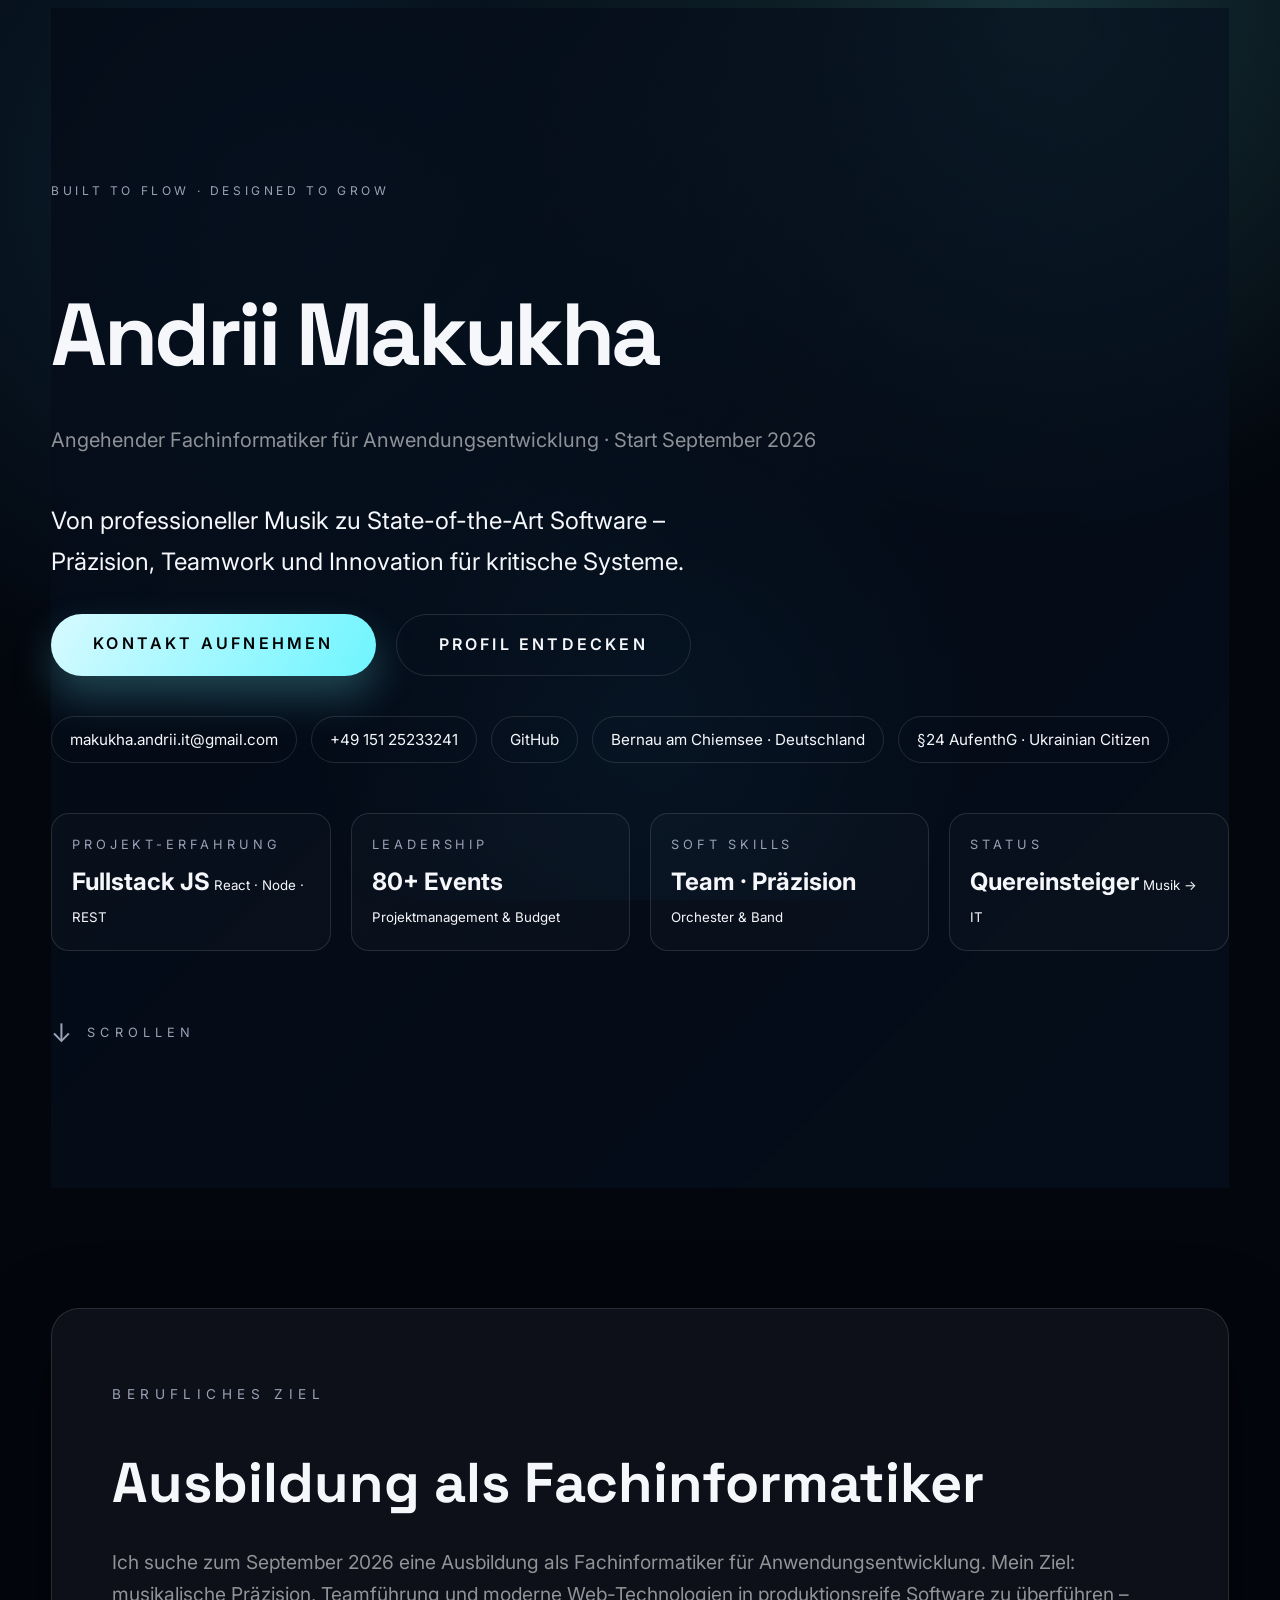
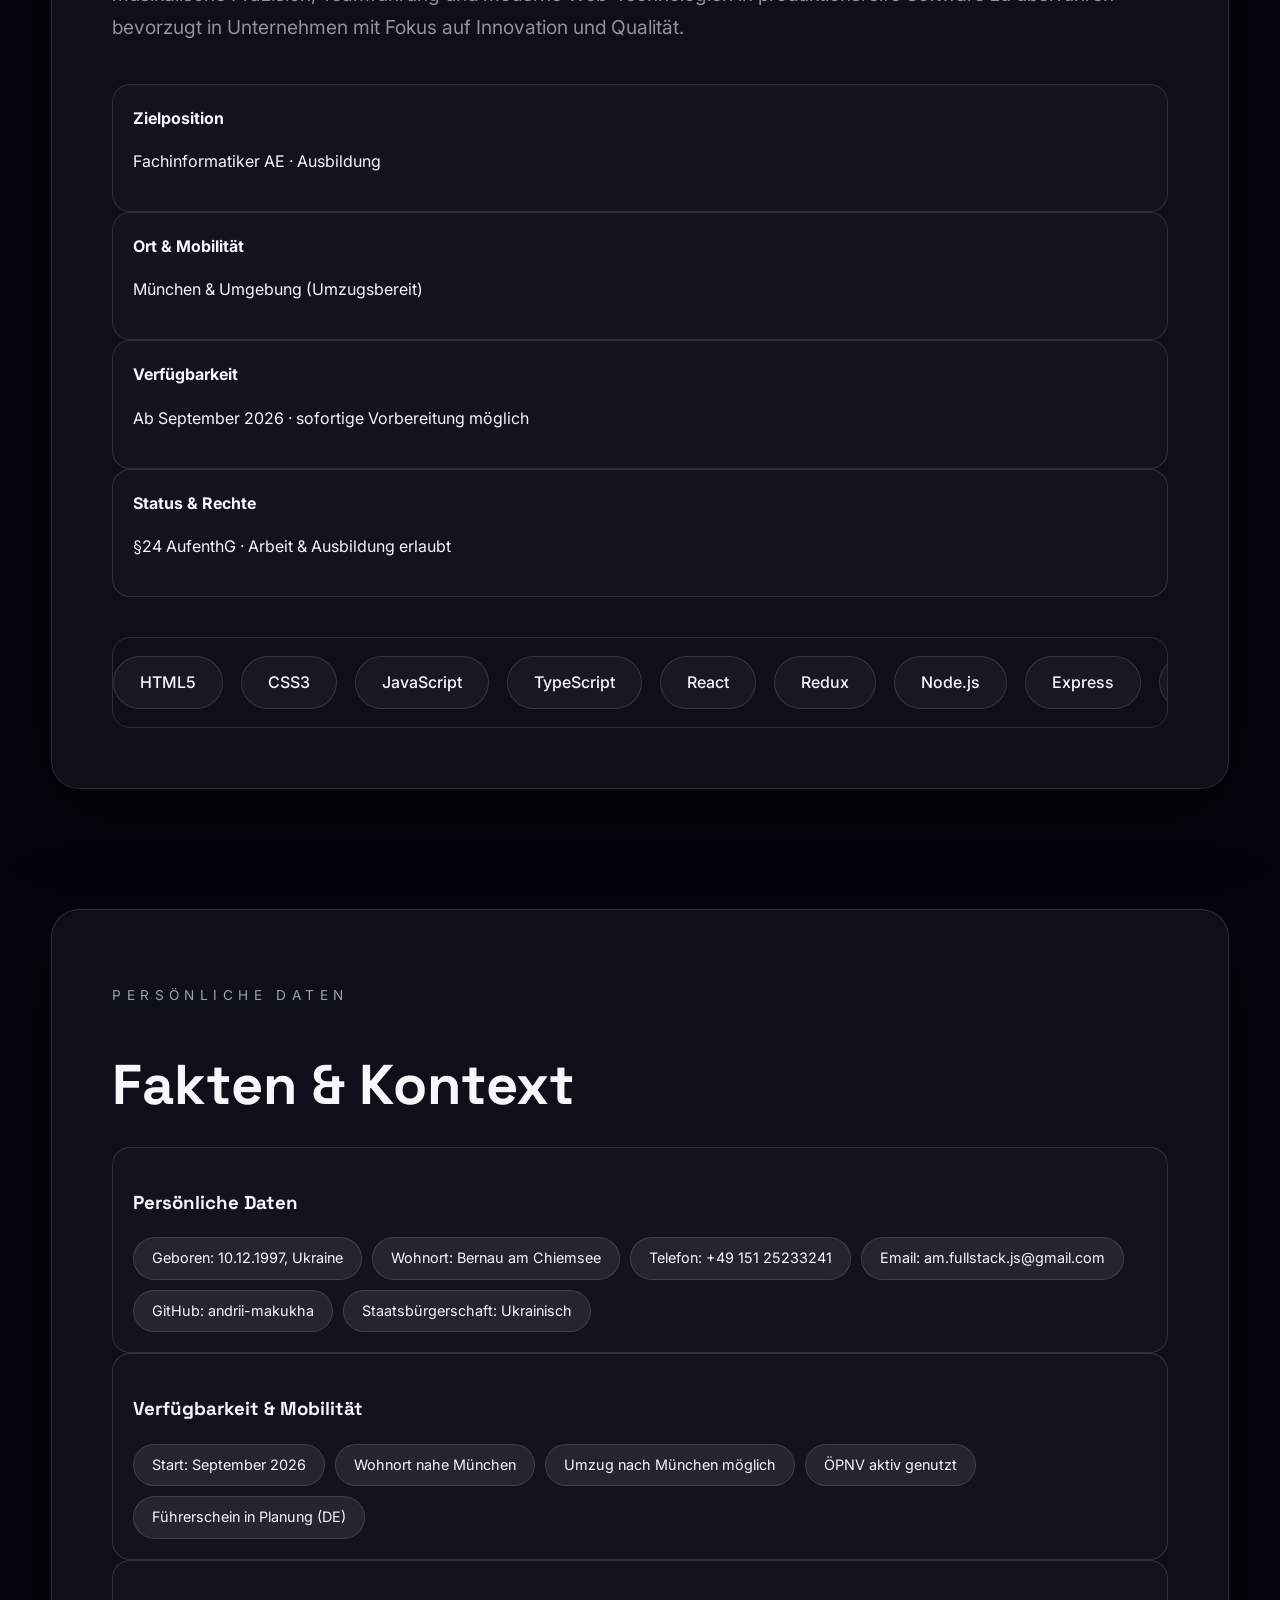
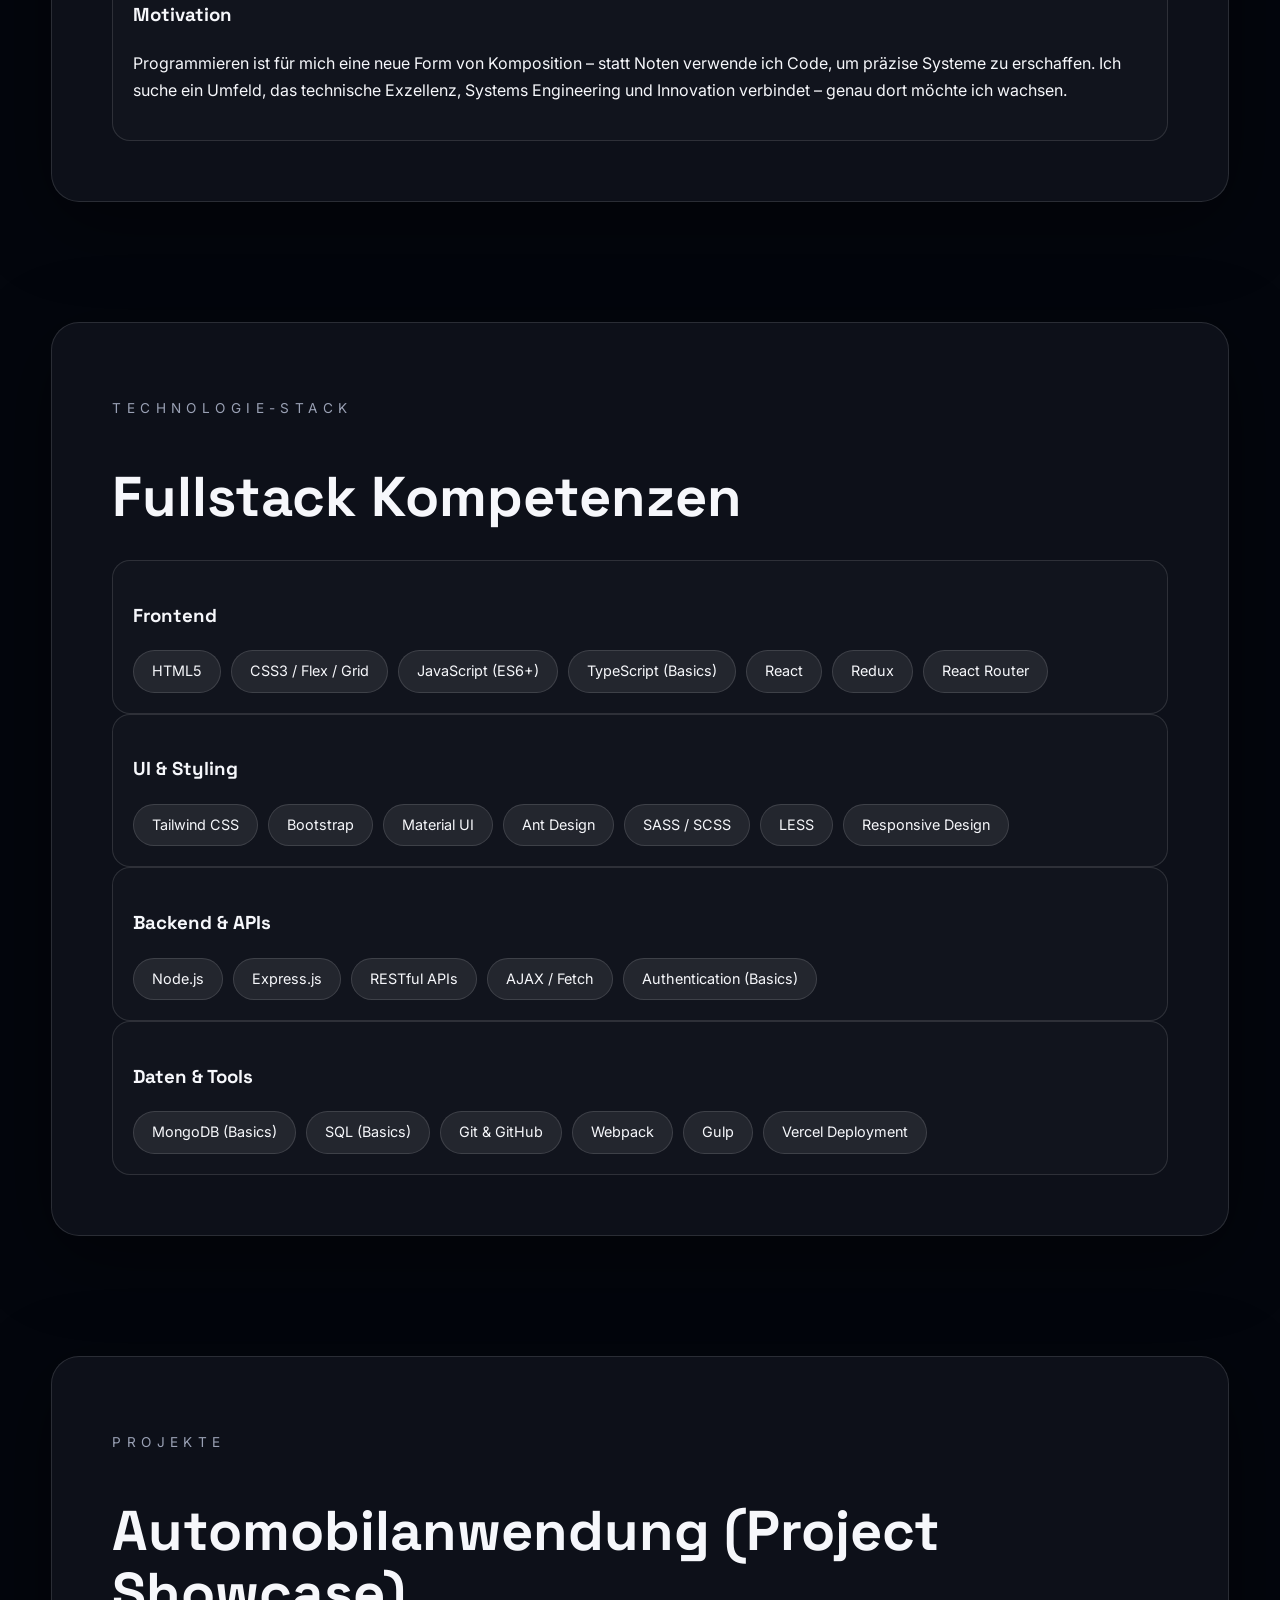
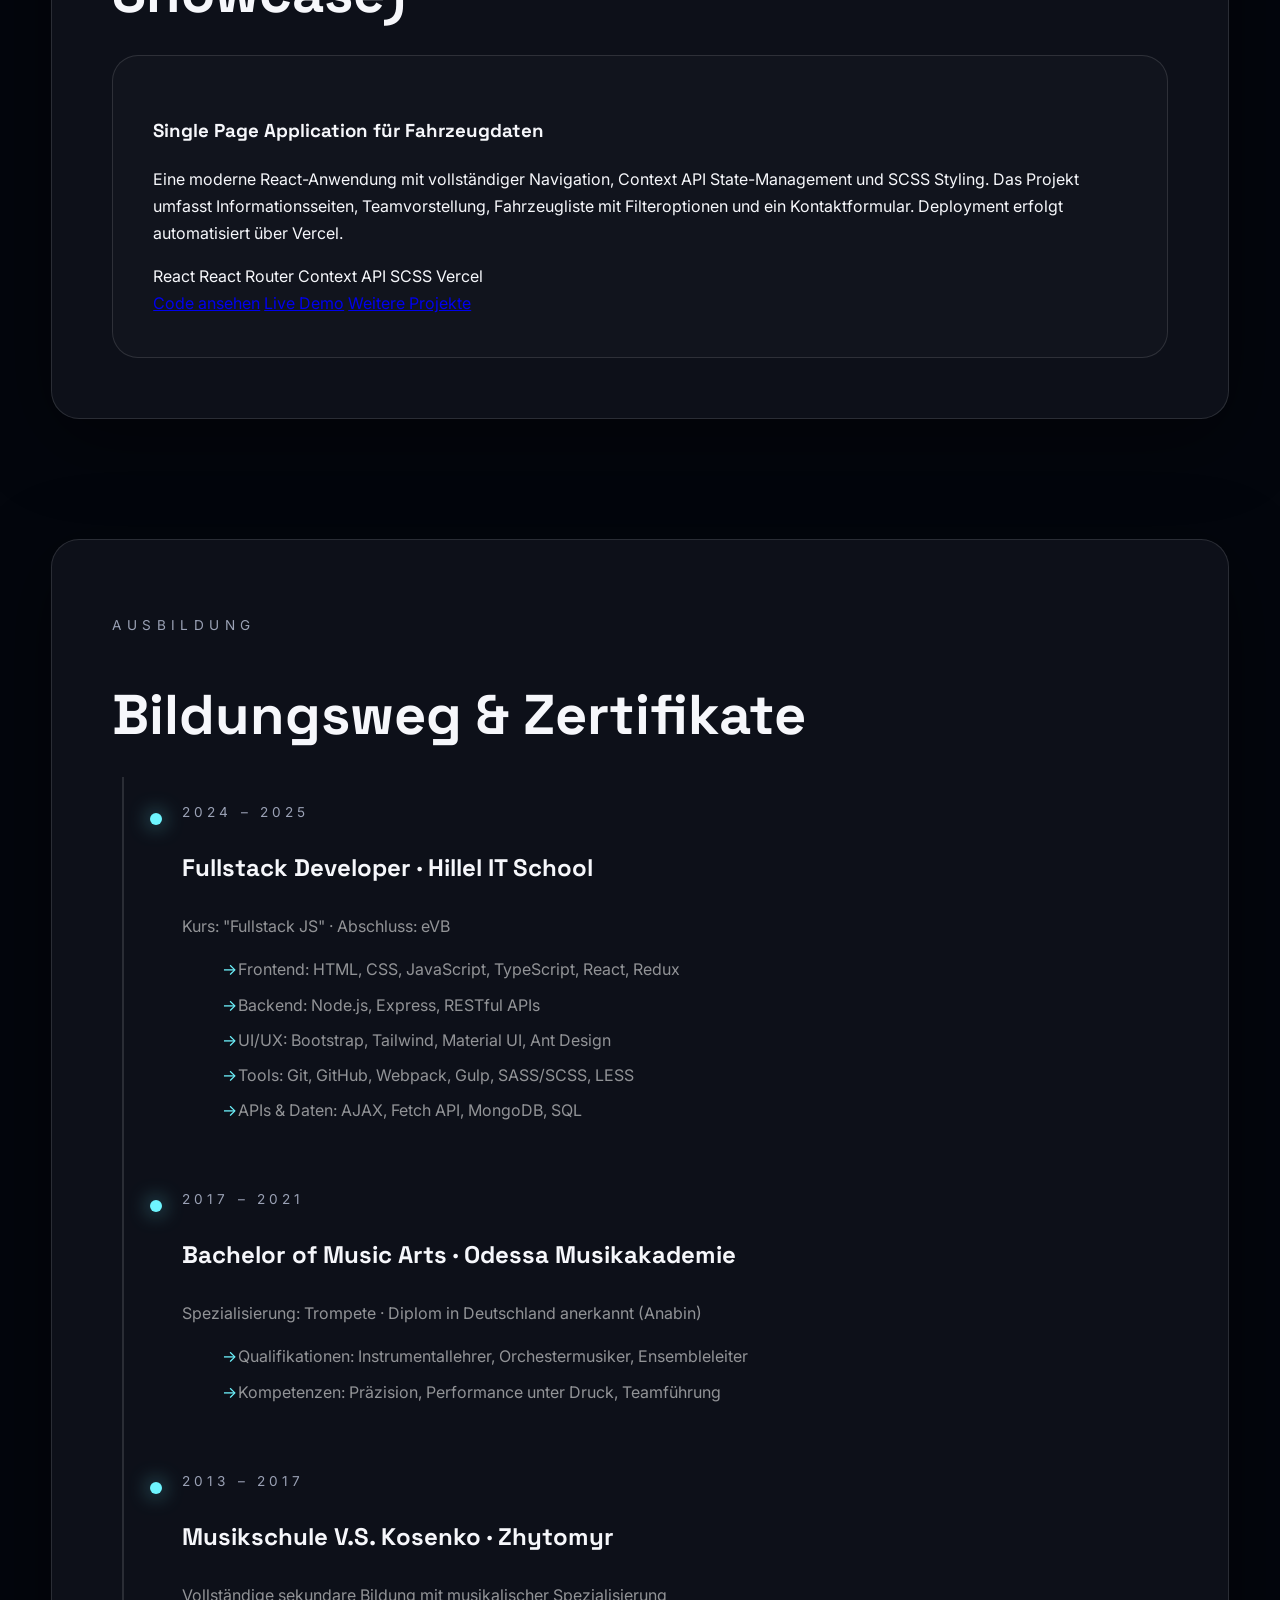
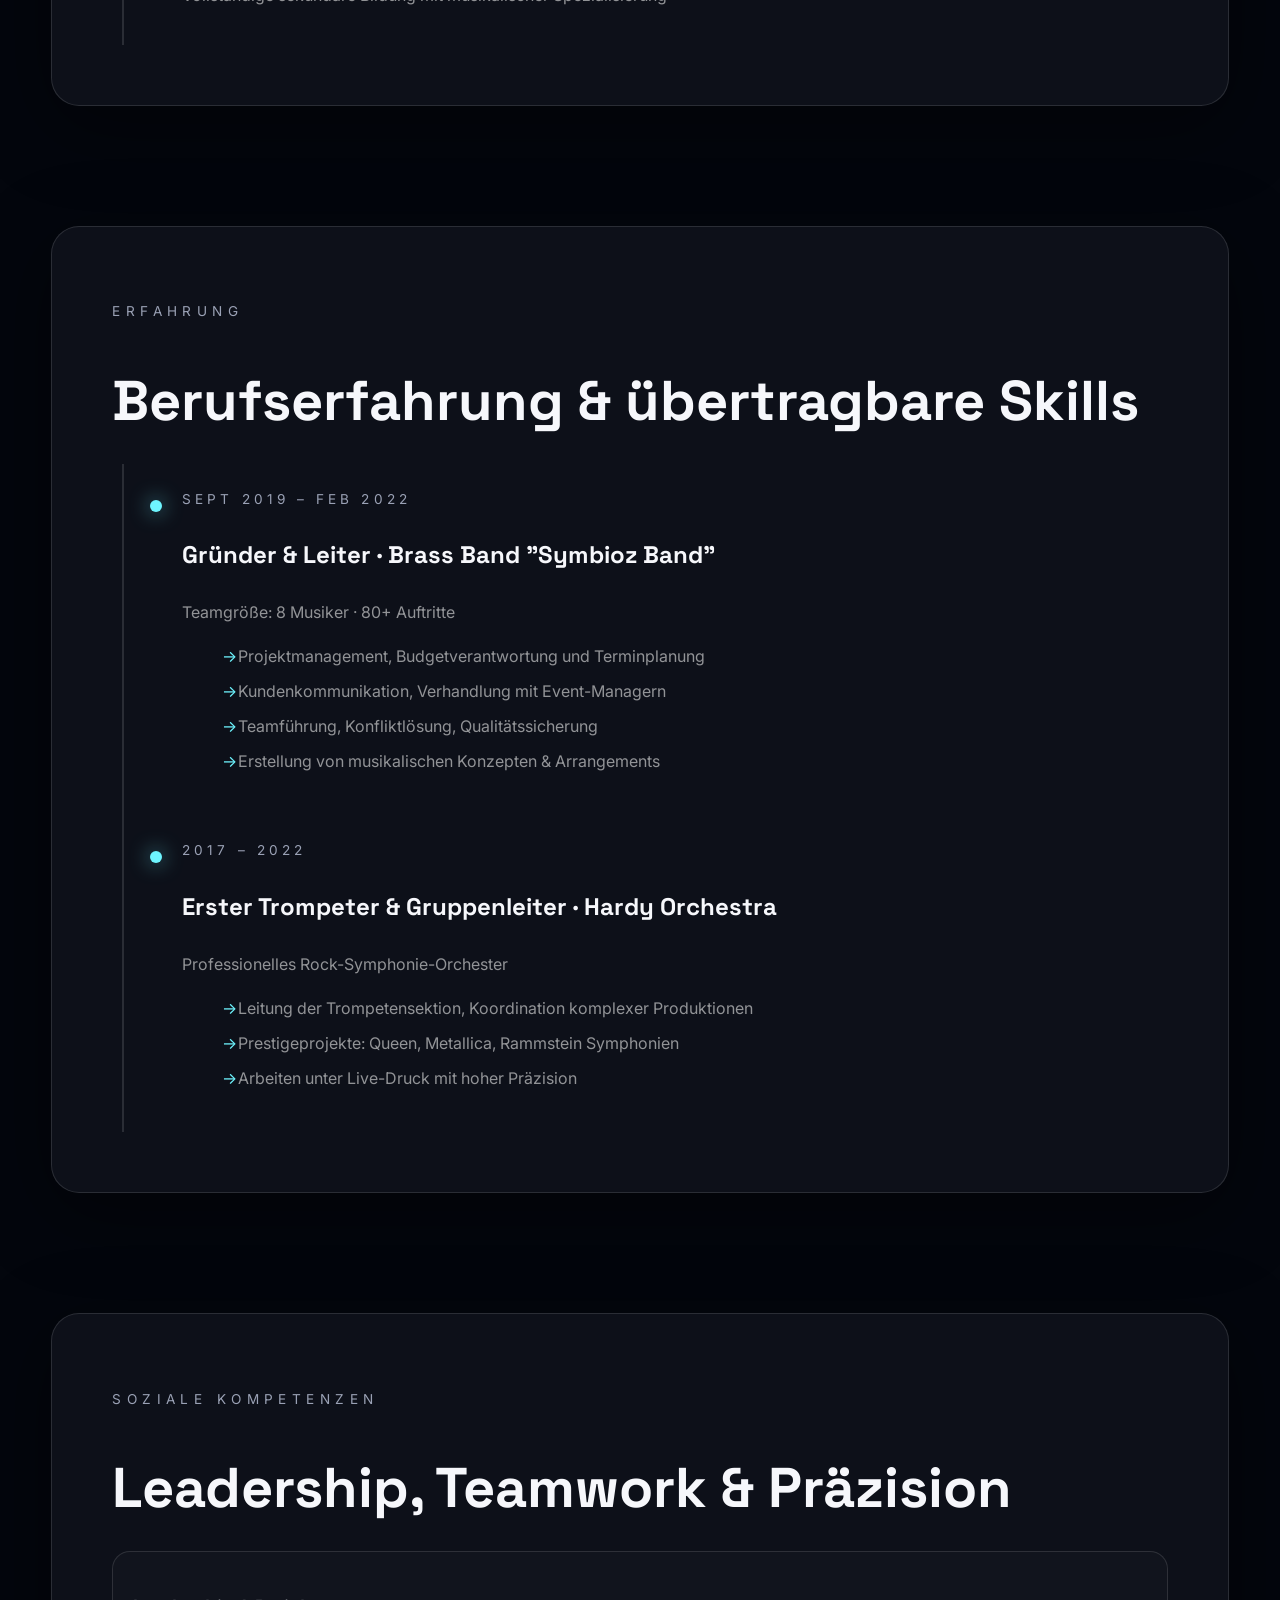
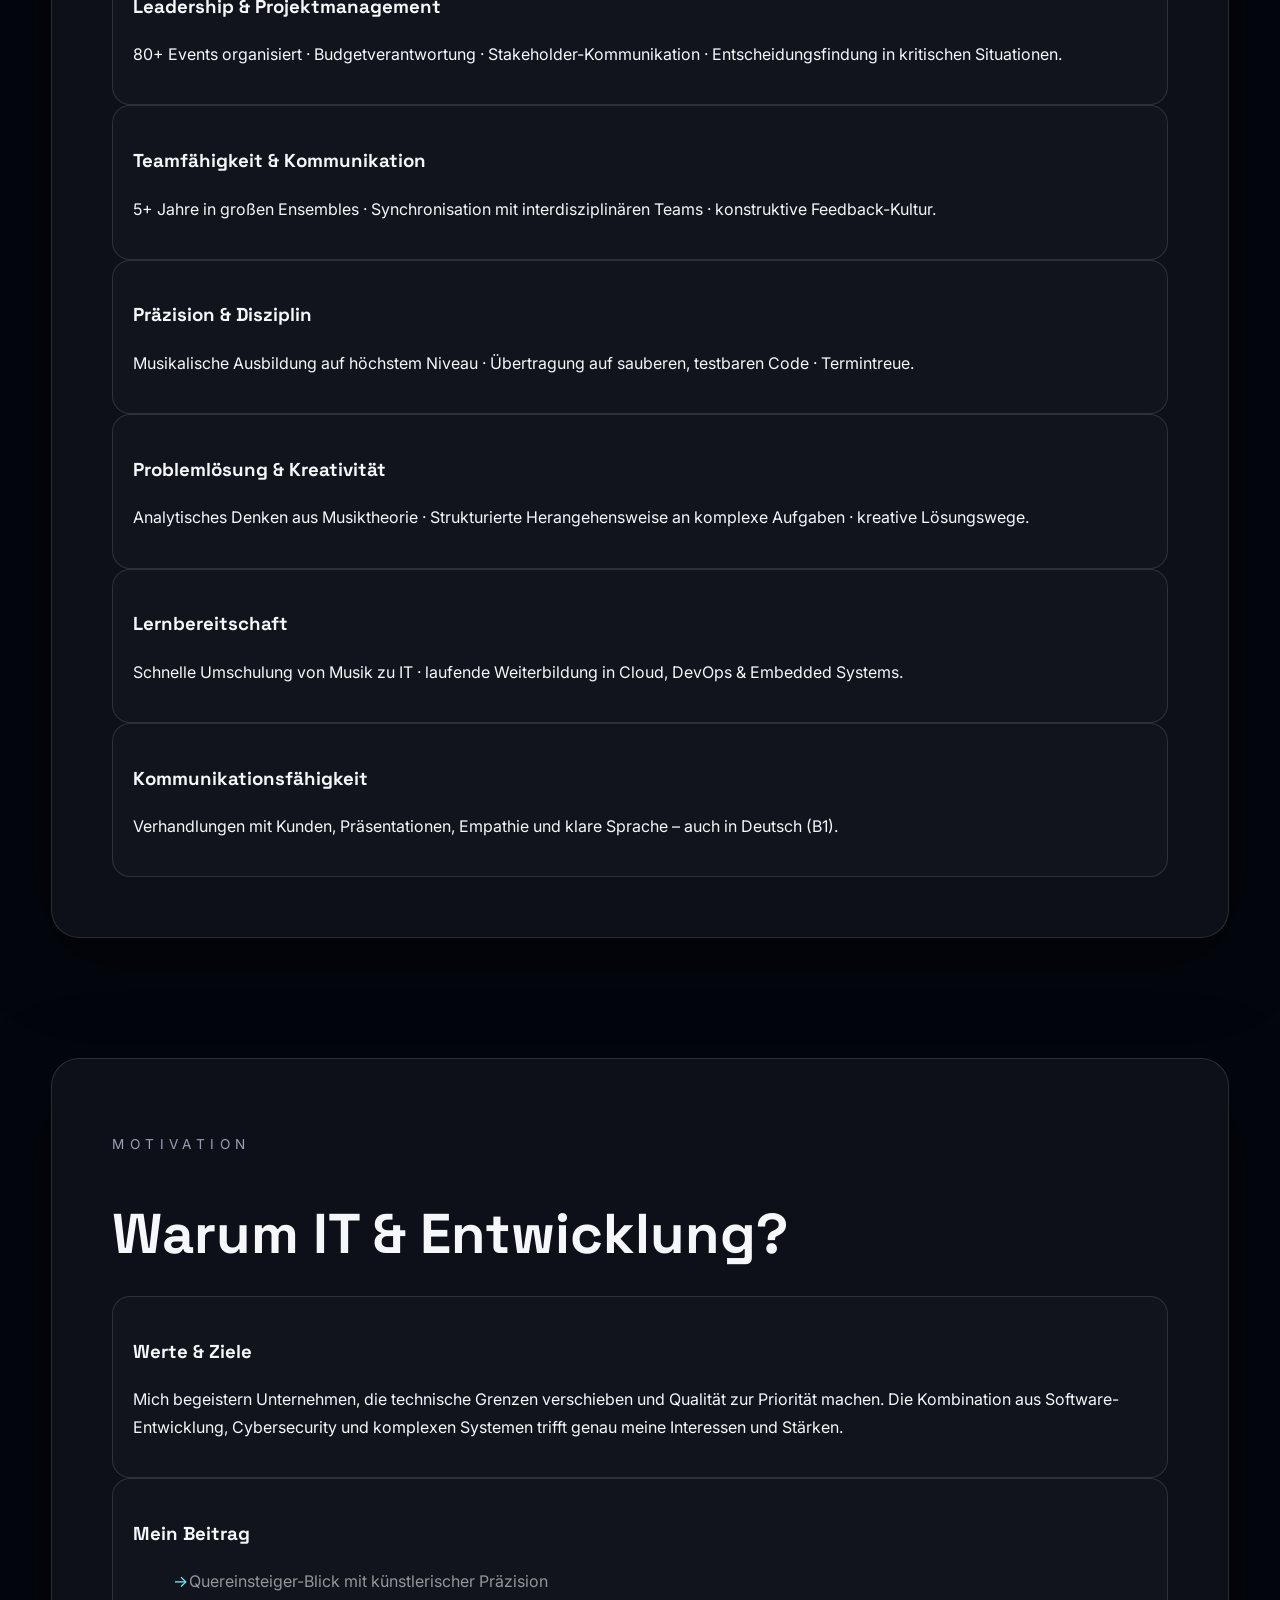
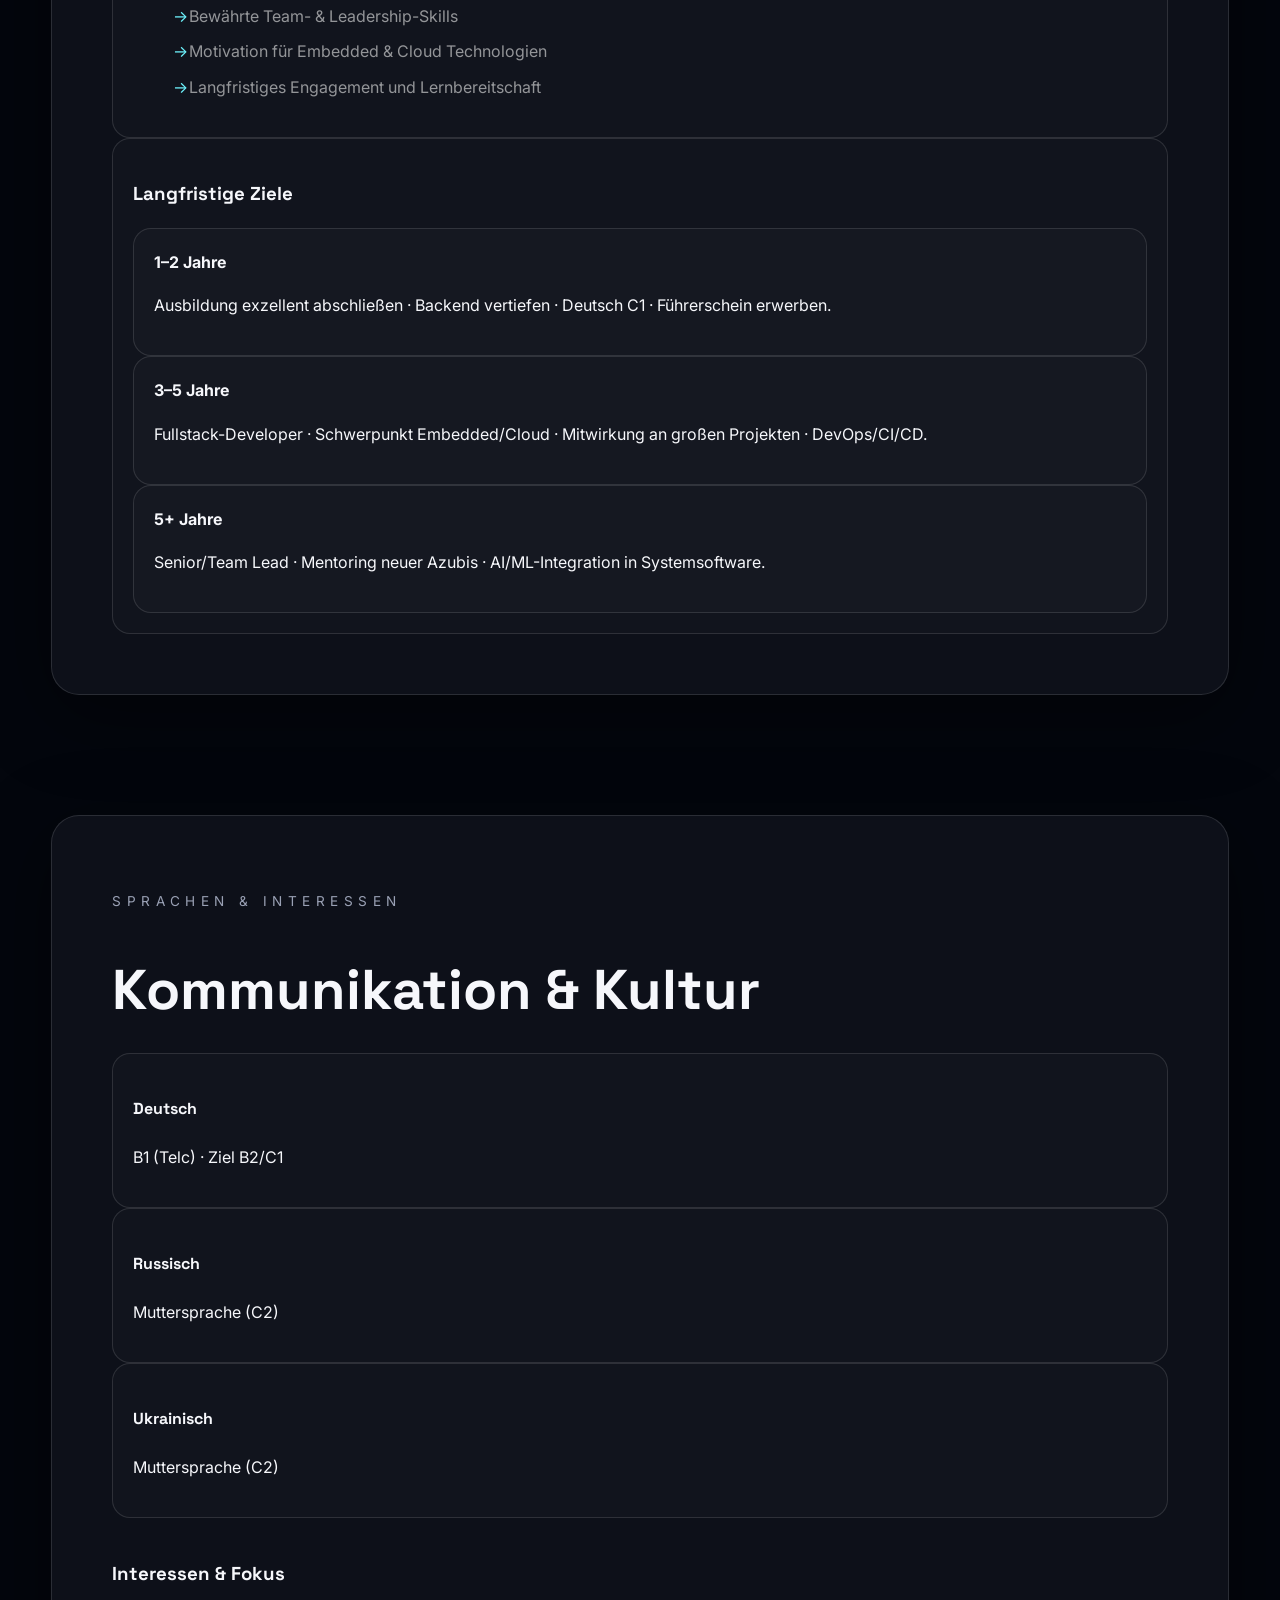
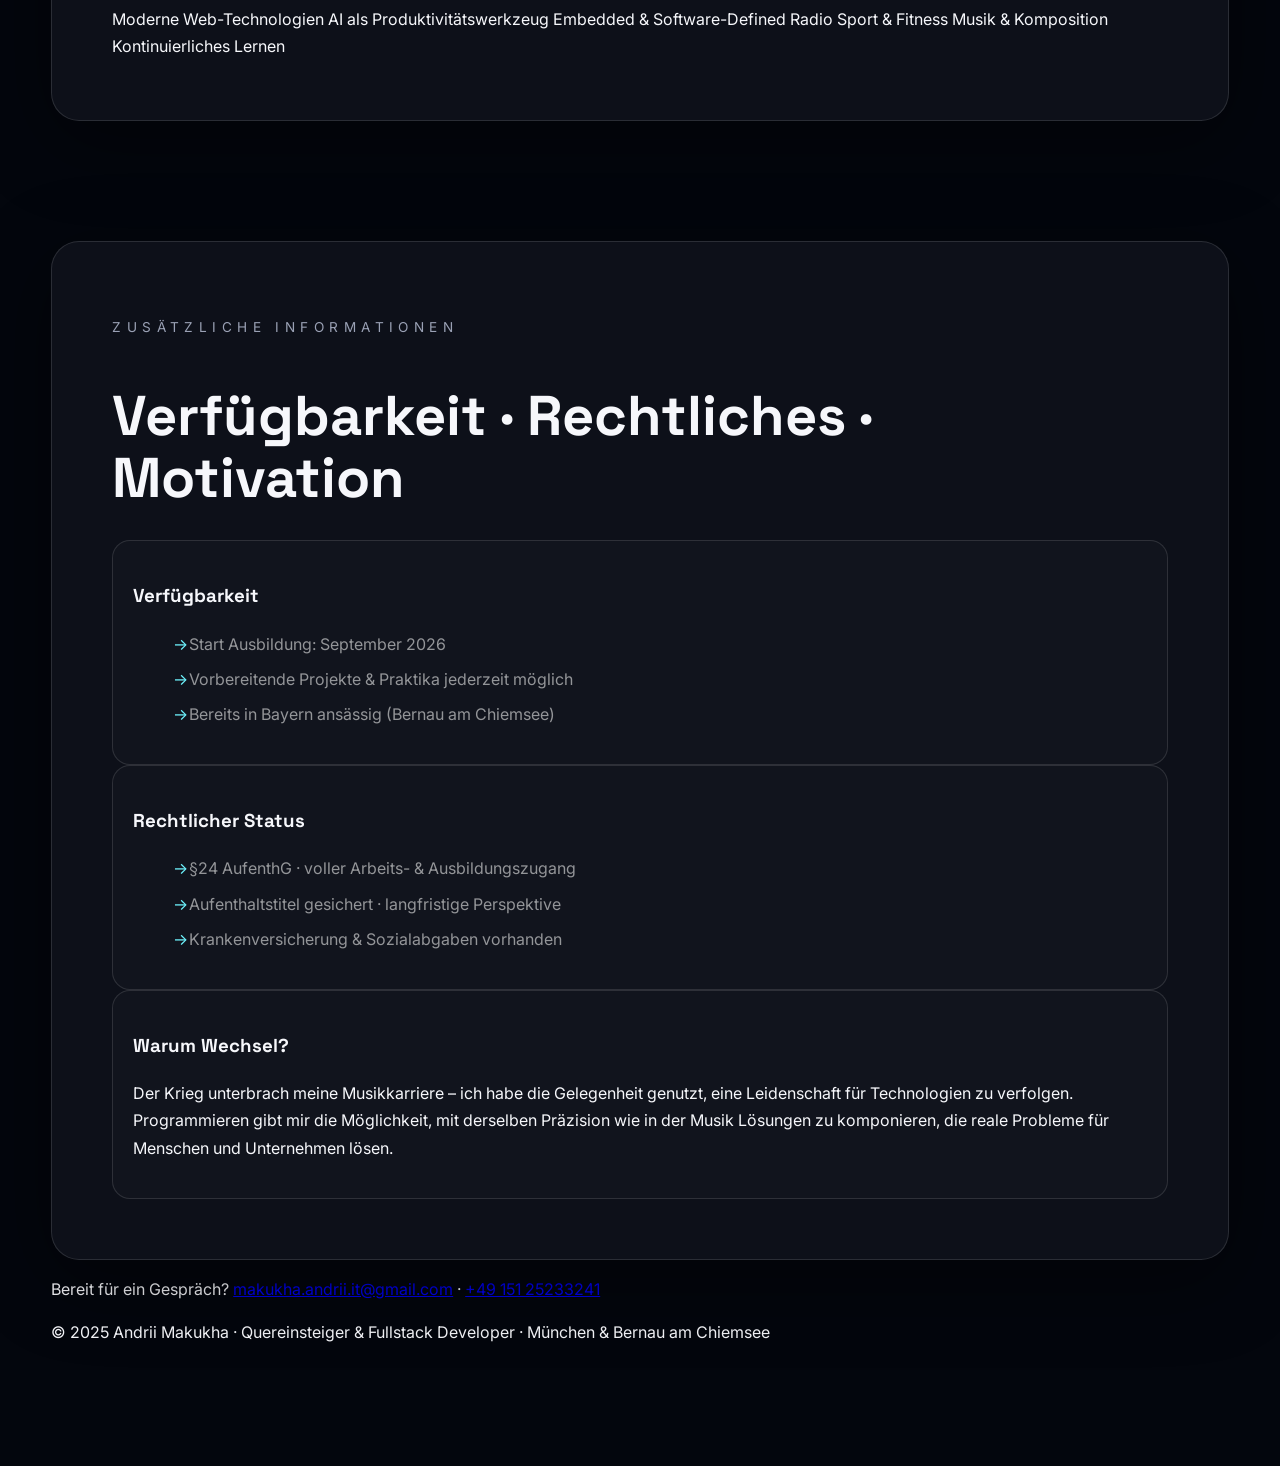
==== index.html @ 00289b06 "Add portfolio layout, styles and README" ====
<!DOCTYPE html>
<html lang="de">

<head>
  <meta charset="UTF-8">
  <meta name="viewport" content="width=device-width, initial-scale=1.0">
  <meta name="description"
        content="Andrii Makukha – Portfolio & Bewerbung als Fachinformatiker Anwendungsentwicklung">
  <title>Andrii Makukha · Portfolio & Fullstack Development</title>

  <!-- Fonts -->
  <link href="https://fonts.googleapis.com/css2?family=Space+Grotesk:wght@400;500;600;700&family=Inter:wght@400;500;600&display=swap" rel="stylesheet">

  <!-- Main CSS -->
  <link rel="stylesheet" href="css/style.css">
</head>

<body>
<main>
  <header class="hero" id="top">
    <div class="hero-badge">Built to Flow · Designed to Grow</div>
    <h1>Andrii Makukha</h1>
    <p class="hero-role">Angehender Fachinformatiker für Anwendungsentwicklung · Start September 2026</p>
    <p class="hero-quote">Von professioneller Musik zu State-of-the-Art Software – Präzision, Teamwork und
      Innovation für kritische Systeme.</p>
    <div class="hero-cta">
      <a class="soft-button" href="mailto:makukha.andrii.it@gmail.com">Kontakt aufnehmen</a>
      <a class="ghost-button" href="#mission">Profil entdecken</a>
    </div>
    <div class="hero-contact">
      <a class="contact-chip" href="mailto:makukha.andrii.it@gmail.com">makukha.andrii.it@gmail.com</a>
      <a class="contact-chip" href="tel:+4915125233241">+49 151 25233241</a>
      <a class="contact-chip" href="https://github.com/andrii-makukha" target="_blank"
         rel="noopener noreferrer">GitHub</a>
      <span class="contact-chip">Bernau am Chiemsee · Deutschland</span>
      <span class="contact-chip">§24 AufenthG · Ukrainian Citizen</span>
    </div>
    <div class="hero-stats">
      <div class="stat-card">
        <span>Projekt-Erfahrung</span>
        <strong>Fullstack JS</strong>
        <small>React · Node · REST</small>
      </div>
      <div class="stat-card">
        <span>Leadership</span>
        <strong>80+ Events</strong>
        <small>Projektmanagement & Budget</small>
      </div>
      <div class="stat-card">
        <span>Soft Skills</span>
        <strong>Team · Präzision</strong>
        <small>Orchester & Band</small>
      </div>
      <div class="stat-card">
        <span>Status</span>
        <strong>Quereinsteiger</strong>
        <small>Musik → IT</small>
      </div>
    </div>
    <div class="scroll-indicator">Scrollen</div>
  </header>

  <section class="panel" id="mission">
    <p class="section-label">Berufliches Ziel</p>
    <h2 class="section-title">Ausbildung als Fachinformatiker</h2>
    <p class="lead">Ich suche zum September 2026 eine Ausbildung als Fachinformatiker für Anwendungsentwicklung.
      Mein Ziel: musikalische Präzision, Teamführung und moderne Web-Technologien in produktionsreife Software
      zu überführen – bevorzugt in Unternehmen mit Fokus auf Innovation und Qualität.</p>
    <div class="info-grid">
      <div class="info-card">
        <strong>Zielposition</strong>
        <p>Fachinformatiker AE · Ausbildung</p>
      </div>
      <div class="info-card">
        <strong>Ort & Mobilität</strong>
        <p>München & Umgebung (Umzugsbereit)</p>
      </div>
      <div class="info-card">
        <strong>Verfügbarkeit</strong>
        <p>Ab September 2026 · sofortige Vorbereitung möglich</p>
      </div>
      <div class="info-card">
        <strong>Status & Rechte</strong>
        <p>§24 AufenthG · Arbeit & Ausbildung erlaubt</p>
      </div>
    </div>
    <div class="marquee">
      <div class="marquee-track">
        <span class="pill">HTML5</span>
        <span class="pill">CSS3</span>
        <span class="pill">JavaScript</span>
        <span class="pill">TypeScript</span>
        <span class="pill">React</span>
        <span class="pill">Redux</span>
        <span class="pill">Node.js</span>
        <span class="pill">Express</span>
        <span class="pill">REST APIs</span>
        <span class="pill">MongoDB</span>
        <span class="pill">SQL</span>
        <span class="pill">Git</span>
        <span class="pill">Webpack</span>
        <span class="pill">Gulp</span>
        <span class="pill">Tailwind</span>
        <span class="pill">Material UI</span>
        <span class="pill">Ant Design</span>
        <span class="pill">Bootstrap</span>
        <span class="pill">Vercel</span>
        <span class="pill">AJAX / Fetch</span>
        <span class="pill">HTML5</span>
        <span class="pill">CSS3</span>
        <span class="pill">JavaScript</span>
        <span class="pill">TypeScript</span>
        <span class="pill">React</span>
        <span class="pill">Redux</span>
        <span class="pill">Node.js</span>
        <span class="pill">Express</span>
        <span class="pill">REST APIs</span>
      </div>
    </div>
  </section>

  <section class="panel" id="personal">
    <p class="section-label">Persönliche Daten</p>
    <h2 class="section-title">Fakten & Kontext</h2>
    <div class="cards-grid">
      <div class="card">
        <h3>Persönliche Daten</h3>
        <div class="tag-grid">
          <span class="tag">Geboren: 10.12.1997, Ukraine</span>
          <span class="tag">Wohnort: Bernau am Chiemsee</span>
          <span class="tag">Telefon: +49 151 25233241</span>
          <span class="tag">Email: am.fullstack.js@gmail.com</span>
          <span class="tag">GitHub: andrii-makukha</span>
          <span class="tag">Staatsbürgerschaft: Ukrainisch</span>
        </div>
      </div>
      <div class="card">
        <h3>Verfügbarkeit & Mobilität</h3>
        <div class="tag-grid">
          <span class="tag">Start: September 2026</span>
          <span class="tag">Wohnort nahe München</span>
          <span class="tag">Umzug nach München möglich</span>
          <span class="tag">ÖPNV aktiv genutzt</span>
          <span class="tag">Führerschein in Planung (DE)</span>
        </div>
      </div>
      <div class="card">
        <h3>Motivation</h3>
        <p>Programmieren ist für mich eine neue Form von Komposition – statt Noten verwende ich Code, um
          präzise Systeme zu erschaffen. Ich suche ein Umfeld, das technische Exzellenz, Systems
          Engineering und Innovation verbindet – genau dort möchte ich wachsen.</p>
      </div>
    </div>
  </section>

  <section class="panel" id="tech-stack">
    <p class="section-label">Technologie-Stack</p>
    <h2 class="section-title">Fullstack Kompetenzen</h2>
    <div class="cards-grid">
      <div class="card">
        <h3>Frontend</h3>
        <div class="tag-grid">
          <span class="tag">HTML5</span>
          <span class="tag">CSS3 / Flex / Grid</span>
          <span class="tag">JavaScript (ES6+)</span>
          <span class="tag">TypeScript (Basics)</span>
          <span class="tag">React</span>
          <span class="tag">Redux</span>
          <span class="tag">React Router</span>
        </div>
      </div>
      <div class="card">
        <h3>UI & Styling</h3>
        <div class="tag-grid">
          <span class="tag">Tailwind CSS</span>
          <span class="tag">Bootstrap</span>
          <span class="tag">Material UI</span>
          <span class="tag">Ant Design</span>
          <span class="tag">SASS / SCSS</span>
          <span class="tag">LESS</span>
          <span class="tag">Responsive Design</span>
        </div>
      </div>
      <div class="card">
        <h3>Backend & APIs</h3>
        <div class="tag-grid">
          <span class="tag">Node.js</span>
          <span class="tag">Express.js</span>
          <span class="tag">RESTful APIs</span>
          <span class="tag">AJAX / Fetch</span>
          <span class="tag">Authentication (Basics)</span>
        </div>
      </div>
      <div class="card">
        <h3>Daten & Tools</h3>
        <div class="tag-grid">
          <span class="tag">MongoDB (Basics)</span>
          <span class="tag">SQL (Basics)</span>
          <span class="tag">Git & GitHub</span>
          <span class="tag">Webpack</span>
          <span class="tag">Gulp</span>
          <span class="tag">Vercel Deployment</span>
        </div>
      </div>
    </div>
  </section>

  <section class="panel" id="projects">
    <p class="section-label">Projekte</p>
    <h2 class="section-title">Automobilanwendung (Project Showcase)</h2>
    <div class="project-card">
      <h3>Single Page Application für Fahrzeugdaten</h3>
      <p>Eine moderne React-Anwendung mit vollständiger Navigation, Context API State-Management und SCSS
        Styling. Das Projekt umfasst Informationsseiten, Teamvorstellung, Fahrzeugliste mit Filteroptionen
        und ein Kontaktformular. Deployment erfolgt automatisiert über Vercel.</p>
      <div class="project-meta">
        <span>React</span>
        <span>React Router</span>
        <span>Context API</span>
        <span>SCSS</span>
        <span>Vercel</span>
      </div>
      <div class="project-links">
        <a href="https://github.com/andriimakukha2/lesson-46.git" target="_blank"
           rel="noopener noreferrer">Code ansehen</a>
        <a href="https://lesson-46-ypit-4ci0h68pt-andriimakukha2s-projects.vercel.app/" target="_blank"
           rel="noopener noreferrer">Live Demo</a>
        <a href="https://github.com/andrii-makukha" target="_blank" rel="noopener noreferrer">Weitere
          Projekte</a>
      </div>
    </div>
  </section>

  <section class="panel" id="education">
    <p class="section-label">Ausbildung</p>
    <h2 class="section-title">Bildungsweg & Zertifikate</h2>
    <div class="timeline">
      <div class="timeline-item">
        <div class="timeline-date">2024 – 2025</div>
        <h3 class="timeline-title">Fullstack Developer · Hillel IT School</h3>
        <p class="timeline-subtitle">Kurs: "Fullstack JS" · Abschluss: eVB</p>
        <ul class="timeline-list">
          <li>Frontend: HTML, CSS, JavaScript, TypeScript, React, Redux</li>
          <li>Backend: Node.js, Express, RESTful APIs</li>
          <li>UI/UX: Bootstrap, Tailwind, Material UI, Ant Design</li>
          <li>Tools: Git, GitHub, Webpack, Gulp, SASS/SCSS, LESS</li>
          <li>APIs & Daten: AJAX, Fetch API, MongoDB, SQL</li>
        </ul>
      </div>
      <div class="timeline-item">
        <div class="timeline-date">2017 – 2021</div>
        <h3 class="timeline-title">Bachelor of Music Arts · Odessa Musikakademie</h3>
        <p class="timeline-subtitle">Spezialisierung: Trompete · Diplom in Deutschland anerkannt (Anabin)
        </p>
        <ul class="timeline-list">
          <li>Qualifikationen: Instrumentallehrer, Orchestermusiker, Ensembleleiter</li>
          <li>Kompetenzen: Präzision, Performance unter Druck, Teamführung</li>
        </ul>
      </div>
      <div class="timeline-item">
        <div class="timeline-date">2013 – 2017</div>
        <h3 class="timeline-title">Musikschule V.S. Kosenko · Zhytomyr</h3>
        <p class="timeline-subtitle">Vollständige sekundare Bildung mit musikalischer Spezialisierung</p>
      </div>
    </div>
  </section>

  <section class="panel" id="experience">
    <p class="section-label">Erfahrung</p>
    <h2 class="section-title">Berufserfahrung & übertragbare Skills</h2>
    <div class="timeline">
      <div class="timeline-item">
        <div class="timeline-date">Sept 2019 – Feb 2022</div>
        <h3 class="timeline-title">Gründer & Leiter · Brass Band "Symbioz Band"</h3>
        <p class="timeline-subtitle">Teamgröße: 8 Musiker · 80+ Auftritte</p>
        <ul class="timeline-list">
          <li>Projektmanagement, Budgetverantwortung und Terminplanung</li>
          <li>Kundenkommunikation, Verhandlung mit Event-Managern</li>
          <li>Teamführung, Konfliktlösung, Qualitätssicherung</li>
          <li>Erstellung von musikalischen Konzepten & Arrangements</li>
        </ul>
      </div>
      <div class="timeline-item">
        <div class="timeline-date">2017 – 2022</div>
        <h3 class="timeline-title">Erster Trompeter & Gruppenleiter · Hardy Orchestra</h3>
        <p class="timeline-subtitle">Professionelles Rock-Symphonie-Orchester</p>
        <ul class="timeline-list">
          <li>Leitung der Trompetensektion, Koordination komplexer Produktionen</li>
          <li>Prestigeprojekte: Queen, Metallica, Rammstein Symphonien</li>
          <li>Arbeiten unter Live-Druck mit hoher Präzision</li>
        </ul>
      </div>
    </div>
  </section>

  <section class="panel" id="soft-skills">
    <p class="section-label">Soziale Kompetenzen</p>
    <h2 class="section-title">Leadership, Teamwork & Präzision</h2>
    <div class="three-column">
      <div class="highlight">
        <h3>Leadership & Projektmanagement</h3>
        <p>80+ Events organisiert · Budgetverantwortung · Stakeholder-Kommunikation · Entscheidungsfindung
          in kritischen Situationen.</p>
      </div>
      <div class="highlight">
        <h3>Teamfähigkeit & Kommunikation</h3>
        <p>5+ Jahre in großen Ensembles · Synchronisation mit interdisziplinären Teams · konstruktive
          Feedback-Kultur.</p>
      </div>
      <div class="highlight">
        <h3>Präzision & Disziplin</h3>
        <p>Musikalische Ausbildung auf höchstem Niveau · Übertragung auf sauberen, testbaren Code ·
          Termintreue.</p>
      </div>
      <div class="highlight">
        <h3>Problemlösung & Kreativität</h3>
        <p>Analytisches Denken aus Musiktheorie · Strukturierte Herangehensweise an komplexe Aufgaben ·
          kreative Lösungswege.</p>
      </div>
      <div class="highlight">
        <h3>Lernbereitschaft</h3>
        <p>Schnelle Umschulung von Musik zu IT · laufende Weiterbildung in Cloud, DevOps & Embedded Systems.
        </p>
      </div>
      <div class="highlight">
        <h3>Kommunikationsfähigkeit</h3>
        <p>Verhandlungen mit Kunden, Präsentationen, Empathie und klare Sprache – auch in Deutsch (B1).</p>
      </div>
    </div>
  </section>

  <section class="panel" id="motivation">
    <p class="section-label">Motivation</p>
    <h2 class="section-title">Warum IT & Entwicklung?</h2>
    <div class="cards-grid">
      <div class="card">
        <h3>Werte & Ziele</h3>
        <p>Mich begeistern Unternehmen, die technische Grenzen verschieben und Qualität zur Priorität
          machen. Die Kombination aus Software-Entwicklung, Cybersecurity und komplexen Systemen trifft
          genau meine Interessen und Stärken.</p>
      </div>
      <div class="card">
        <h3>Mein Beitrag</h3>
        <ul class="timeline-list">
          <li>Quereinsteiger-Blick mit künstlerischer Präzision</li>
          <li>Bewährte Team- & Leadership-Skills</li>
          <li>Motivation für Embedded & Cloud Technologien</li>
          <li>Langfristiges Engagement und Lernbereitschaft</li>
        </ul>
      </div>
      <div class="card">
        <h3>Langfristige Ziele</h3>
        <div class="goals">
          <div class="goal-card">
            <strong>1–2 Jahre</strong>
            <p>Ausbildung exzellent abschließen · Backend vertiefen · Deutsch C1 · Führerschein
              erwerben.</p>
          </div>
          <div class="goal-card">
            <strong>3–5 Jahre</strong>
            <p>Fullstack-Developer · Schwerpunkt Embedded/Cloud · Mitwirkung an großen Projekten ·
              DevOps/CI/CD.</p>
          </div>
          <div class="goal-card">
            <strong>5+ Jahre</strong>
            <p>Senior/Team Lead · Mentoring neuer Azubis · AI/ML-Integration in Systemsoftware.</p>
          </div>
        </div>
      </div>
    </div>
  </section>

  <section class="panel" id="languages">
    <p class="section-label">Sprachen & Interessen</p>
    <h2 class="section-title">Kommunikation & Kultur</h2>
    <div class="language-grid">
      <div class="language-card">
        <h4>Deutsch</h4>
        <p>B1 (Telc) · Ziel B2/C1</p>
      </div>
      <div class="language-card">
        <h4>Russisch</h4>
        <p>Muttersprache (C2)</p>
      </div>
      <div class="language-card">
        <h4>Ukrainisch</h4>
        <p>Muttersprache (C2)</p>
      </div>
    </div>
    <h3 style="margin: 40px 0 16px; font-family: 'Space Grotesk', sans-serif;">Interessen & Fokus</h3>
    <div class="interests">
      <span class="interest-tag">Moderne Web-Technologien</span>
      <span class="interest-tag">AI als Produktivitätswerkzeug</span>
      <span class="interest-tag">Embedded & Software-Defined Radio</span>
      <span class="interest-tag">Sport & Fitness</span>
      <span class="interest-tag">Musik & Komposition</span>
      <span class="interest-tag">Kontinuierliches Lernen</span>
    </div>
  </section>

  <section class="panel" id="additional">
    <p class="section-label">Zusätzliche Informationen</p>
    <h2 class="section-title">Verfügbarkeit · Rechtliches · Motivation</h2>
    <div class="cards-grid">
      <div class="card">
        <h3>Verfügbarkeit</h3>
        <ul class="timeline-list">
          <li>Start Ausbildung: September 2026</li>
          <li>Vorbereitende Projekte & Praktika jederzeit möglich</li>
          <li>Bereits in Bayern ansässig (Bernau am Chiemsee)</li>
        </ul>
      </div>
      <div class="card">
        <h3>Rechtlicher Status</h3>
        <ul class="timeline-list">
          <li>§24 AufenthG · voller Arbeits- & Ausbildungszugang</li>
          <li>Aufenthaltstitel gesichert · langfristige Perspektive</li>
          <li>Krankenversicherung & Sozialabgaben vorhanden</li>
        </ul>
      </div>
      <div class="card">
        <h3>Warum Wechsel?</h3>
        <p>Der Krieg unterbrach meine Musikkarriere – ich habe die Gelegenheit genutzt, eine Leidenschaft
          für Technologien zu verfolgen. Programmieren gibt mir die Möglichkeit, mit derselben Präzision
          wie in der Musik Lösungen zu komponieren, die reale Probleme für Menschen und Unternehmen lösen.
        </p>
      </div>
    </div>
  </section>

  <footer>
    <p>Bereit für ein Gespräch? <a href="mailto:makukha.andrii.it@gmail.com">makukha.andrii.it@gmail.com</a> · <a href="tel:+4915125233241">+49 151 25233241</a></p>
    <p>© 2025 Andrii Makukha · Quereinsteiger & Fullstack Developer · München & Bernau am Chiemsee</p>
  </footer>
</main>
</body>

</html>
---- css/style.css ----
/* Base */
@import url('./base/reset.css');
@import url('./base/variables.css');
@import url('./base/typography.css');
@import url('./base/animations.css');

/* Layout */
@import url('./layout/body.css');
@import url('./layout/main.css');
@import url('./layout/grid.css');
@import url('./layout/sections.css');

/* Components */
@import url('./components/buttons.css');
@import url('./components/cards.css');
@import url('./components/tags.css');
@import url('./components/timeline.css');
@import url('./components/marquee.css');
@import url('./components/stats.css');

/* Pages */
@import url('./pages/home.css');
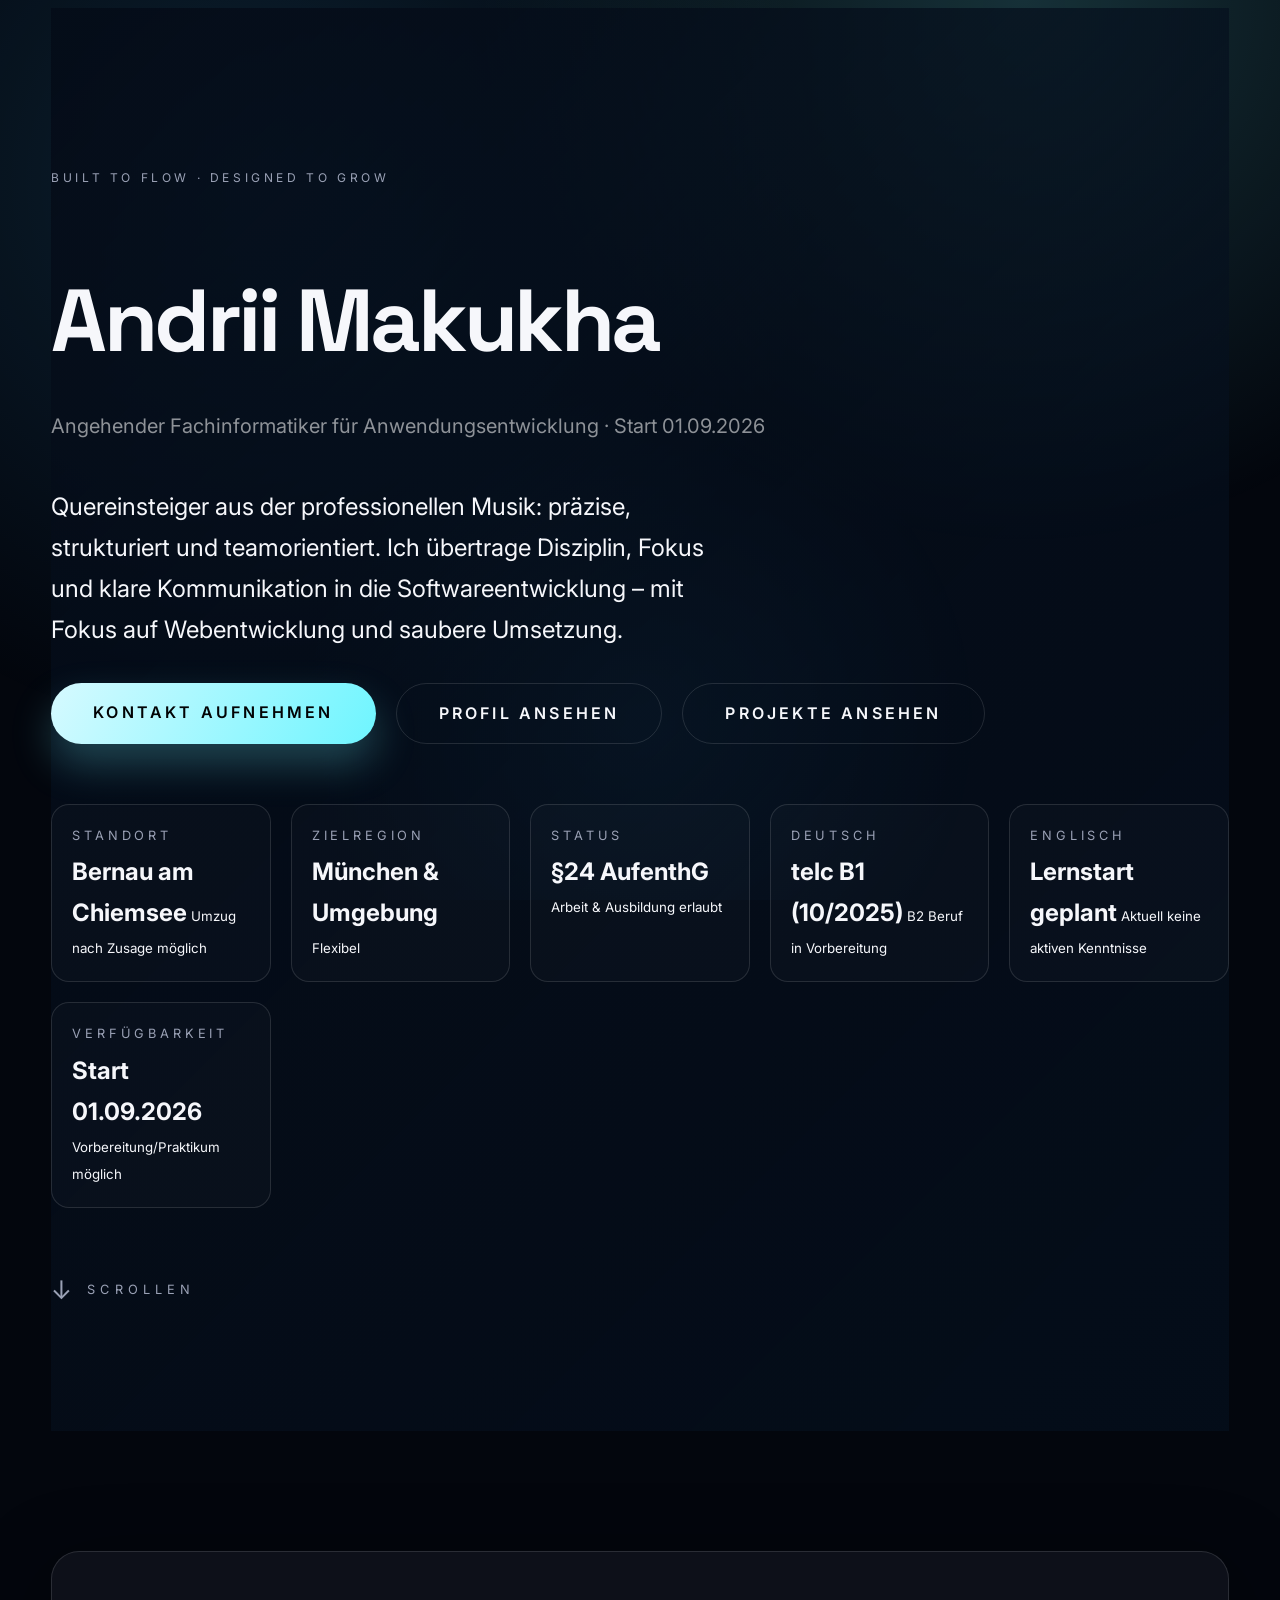
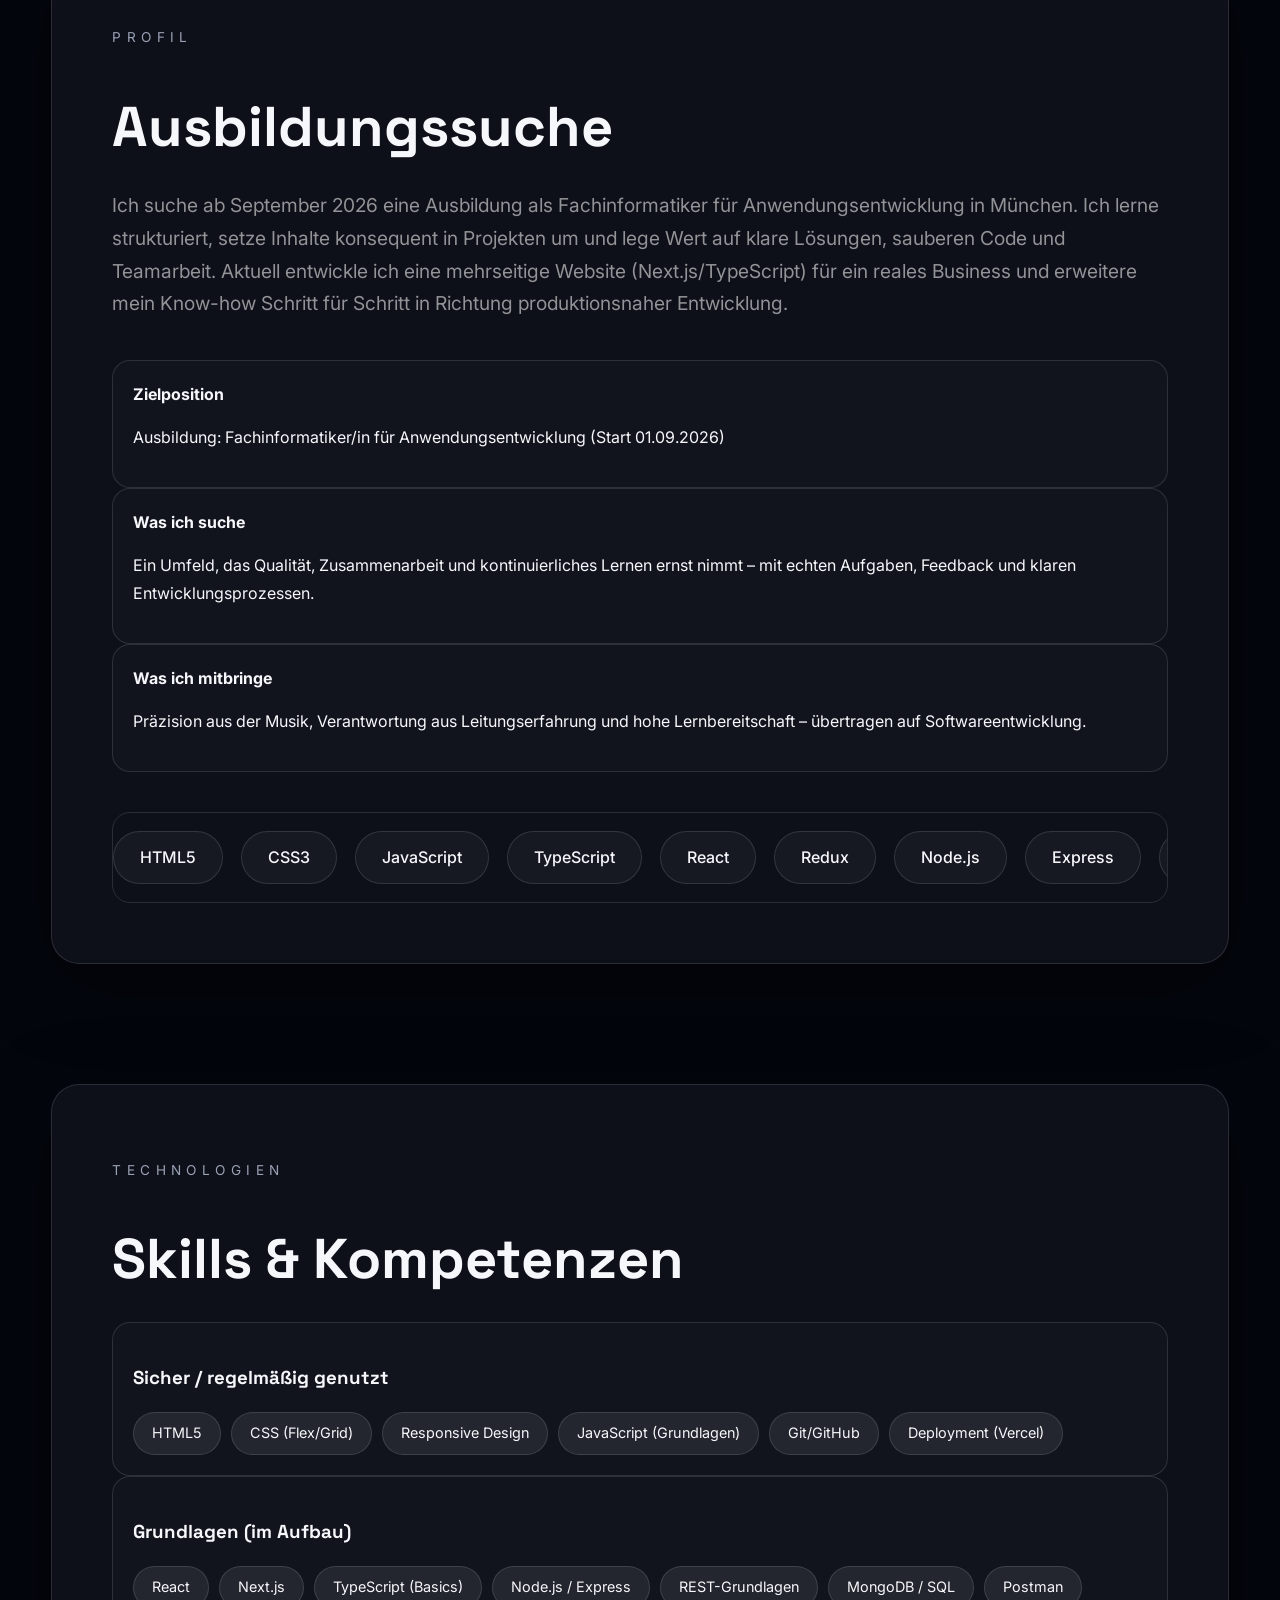
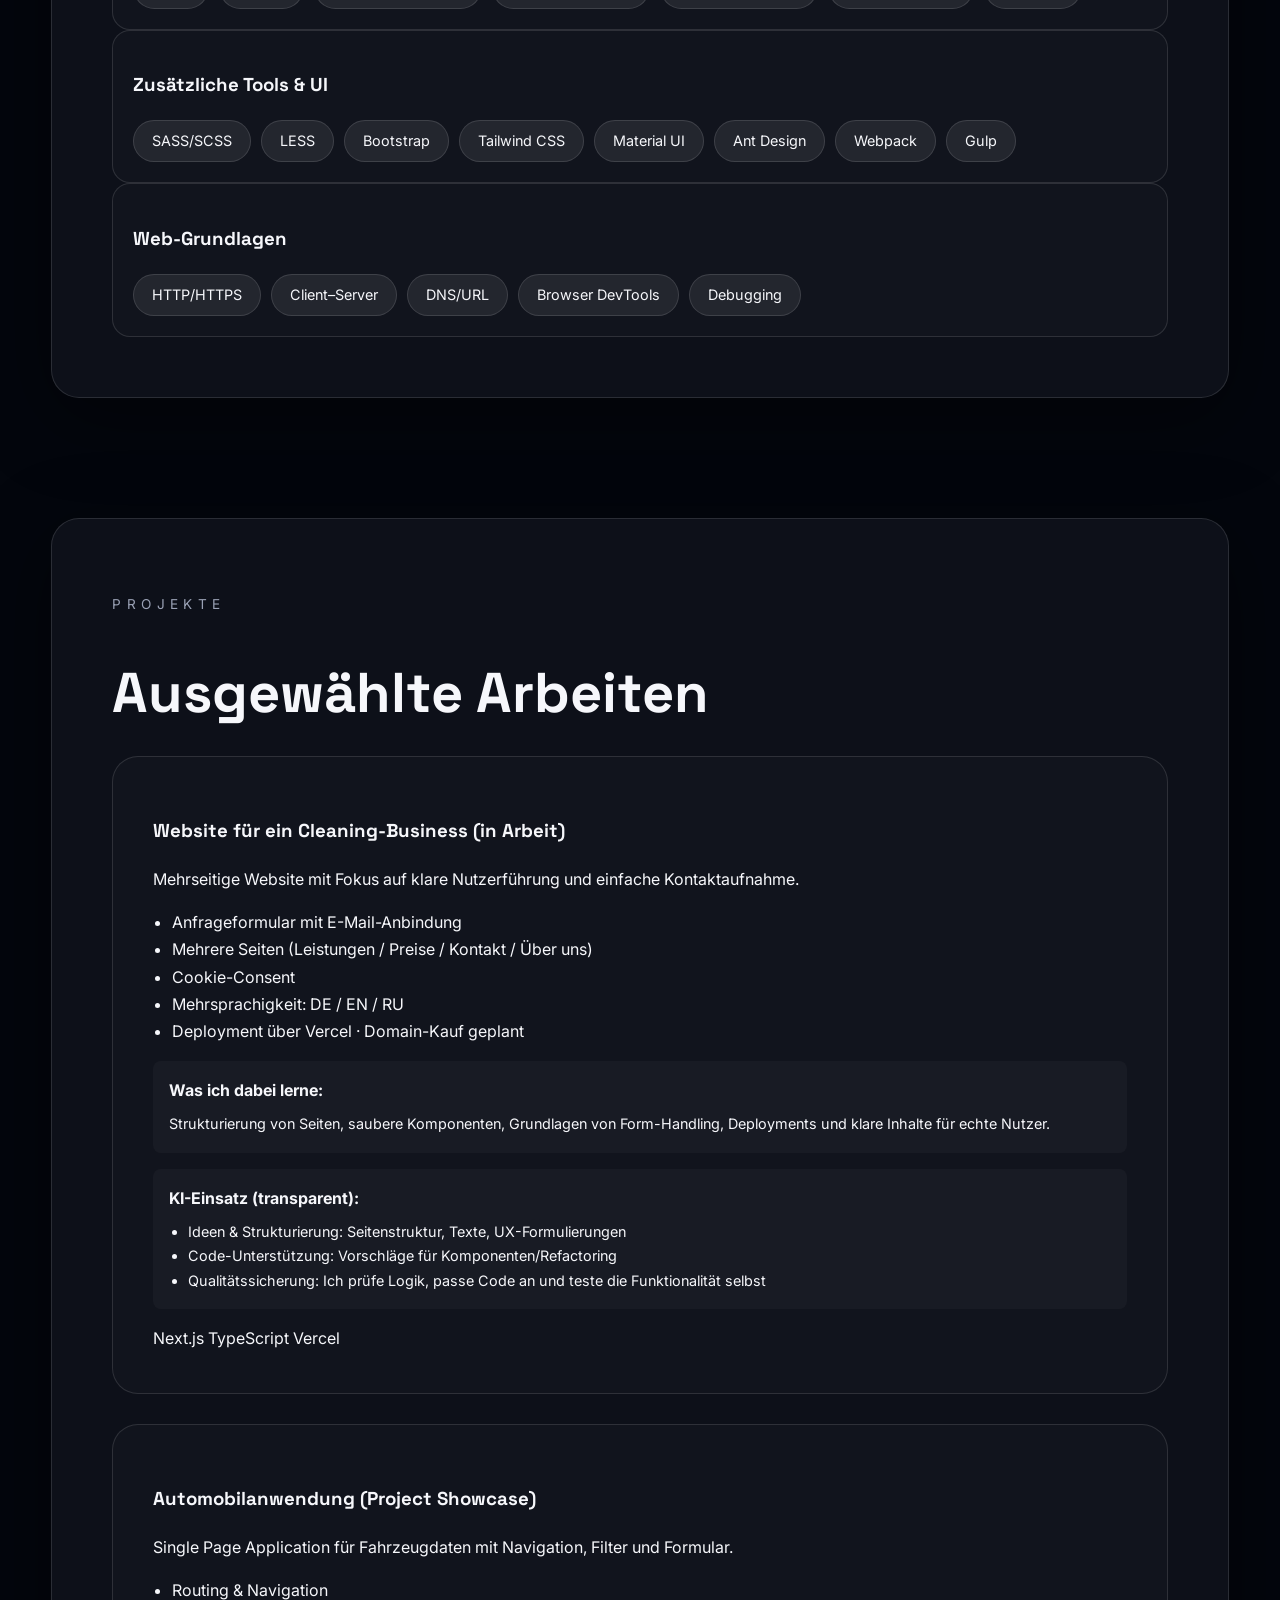
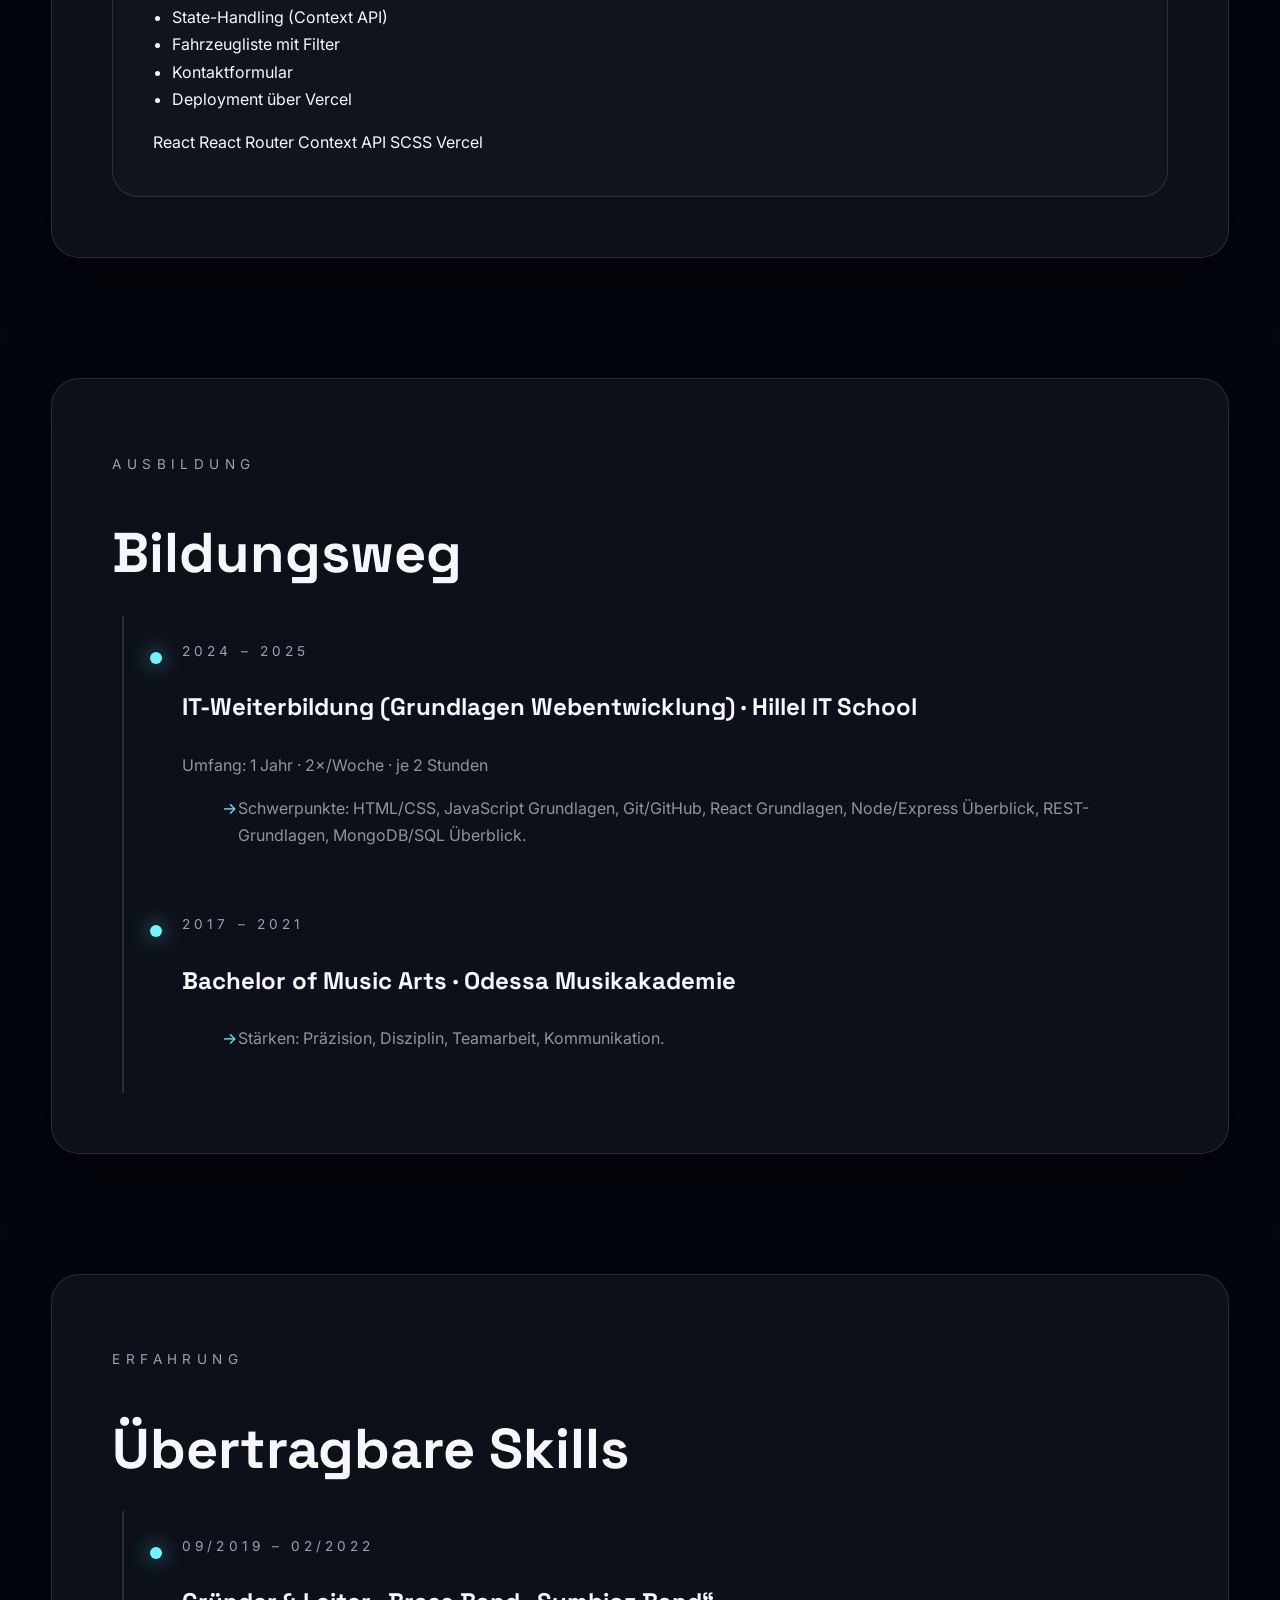
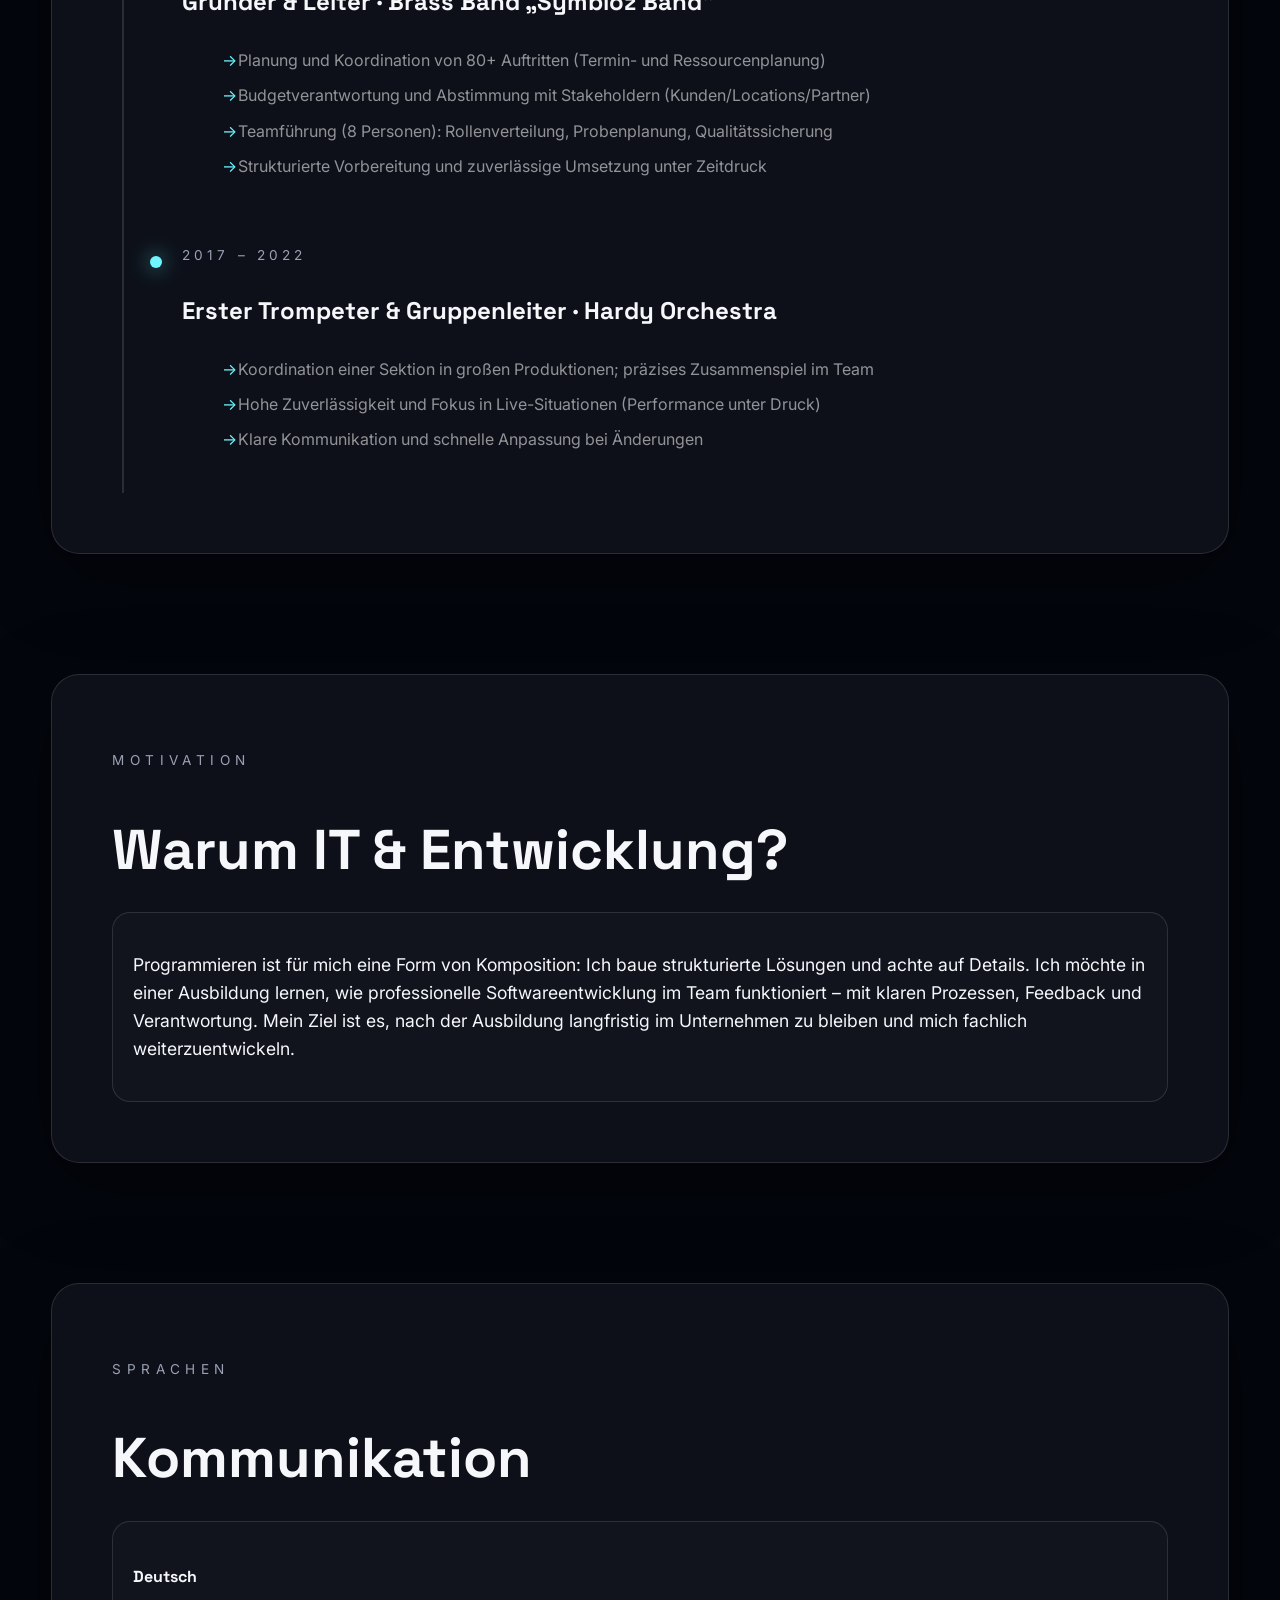
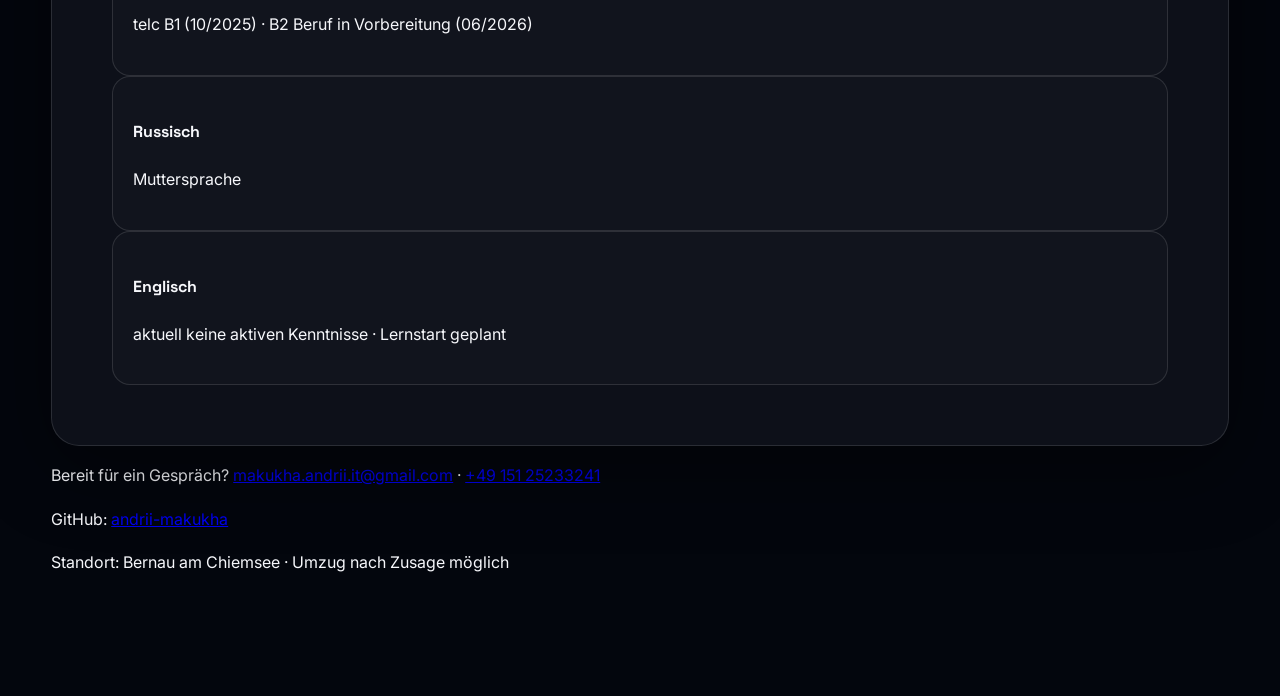
==== commit 716b11e8: "updated the information" ====
--- a/index.html
+++ b/index.html
@@ -4,435 +4,326 @@
 <head>
   <meta charset="UTF-8">
   <meta name="viewport" content="width=device-width, initial-scale=1.0">
-  <meta name="description"
-        content="Andrii Makukha – Portfolio & Bewerbung als Fachinformatiker Anwendungsentwicklung">
+  <meta name="description" content="Andrii Makukha – Portfolio & Bewerbung als Fachinformatiker Anwendungsentwicklung">
   <title>Andrii Makukha · Portfolio & Fullstack Development</title>
 
   <!-- Fonts -->
-  <link href="https://fonts.googleapis.com/css2?family=Space+Grotesk:wght@400;500;600;700&family=Inter:wght@400;500;600&display=swap" rel="stylesheet">
+  <link
+    href="https://fonts.googleapis.com/css2?family=Space+Grotesk:wght@400;500;600;700&family=Inter:wght@400;500;600&display=swap"
+    rel="stylesheet">
 
   <!-- Main CSS -->
   <link rel="stylesheet" href="css/style.css">
 </head>
 
 <body>
-<main>
-  <header class="hero" id="top">
-    <div class="hero-badge">Built to Flow · Designed to Grow</div>
-    <h1>Andrii Makukha</h1>
-    <p class="hero-role">Angehender Fachinformatiker für Anwendungsentwicklung · Start September 2026</p>
-    <p class="hero-quote">Von professioneller Musik zu State-of-the-Art Software – Präzision, Teamwork und
-      Innovation für kritische Systeme.</p>
-    <div class="hero-cta">
-      <a class="soft-button" href="mailto:makukha.andrii.it@gmail.com">Kontakt aufnehmen</a>
-      <a class="ghost-button" href="#mission">Profil entdecken</a>
-    </div>
-    <div class="hero-contact">
-      <a class="contact-chip" href="mailto:makukha.andrii.it@gmail.com">makukha.andrii.it@gmail.com</a>
-      <a class="contact-chip" href="tel:+4915125233241">+49 151 25233241</a>
-      <a class="contact-chip" href="https://github.com/andrii-makukha" target="_blank"
-         rel="noopener noreferrer">GitHub</a>
-      <span class="contact-chip">Bernau am Chiemsee · Deutschland</span>
-      <span class="contact-chip">§24 AufenthG · Ukrainian Citizen</span>
-    </div>
-    <div class="hero-stats">
-      <div class="stat-card">
-        <span>Projekt-Erfahrung</span>
-        <strong>Fullstack JS</strong>
-        <small>React · Node · REST</small>
-      </div>
-      <div class="stat-card">
-        <span>Leadership</span>
-        <strong>80+ Events</strong>
-        <small>Projektmanagement & Budget</small>
-      </div>
-      <div class="stat-card">
-        <span>Soft Skills</span>
-        <strong>Team · Präzision</strong>
-        <small>Orchester & Band</small>
-      </div>
-      <div class="stat-card">
-        <span>Status</span>
-        <strong>Quereinsteiger</strong>
-        <small>Musik → IT</small>
-      </div>
-    </div>
-    <div class="scroll-indicator">Scrollen</div>
-  </header>
-
-  <section class="panel" id="mission">
-    <p class="section-label">Berufliches Ziel</p>
-    <h2 class="section-title">Ausbildung als Fachinformatiker</h2>
-    <p class="lead">Ich suche zum September 2026 eine Ausbildung als Fachinformatiker für Anwendungsentwicklung.
-      Mein Ziel: musikalische Präzision, Teamführung und moderne Web-Technologien in produktionsreife Software
-      zu überführen – bevorzugt in Unternehmen mit Fokus auf Innovation und Qualität.</p>
-    <div class="info-grid">
-      <div class="info-card">
-        <strong>Zielposition</strong>
-        <p>Fachinformatiker AE · Ausbildung</p>
-      </div>
-      <div class="info-card">
-        <strong>Ort & Mobilität</strong>
-        <p>München & Umgebung (Umzugsbereit)</p>
-      </div>
-      <div class="info-card">
-        <strong>Verfügbarkeit</strong>
-        <p>Ab September 2026 · sofortige Vorbereitung möglich</p>
-      </div>
-      <div class="info-card">
-        <strong>Status & Rechte</strong>
-        <p>§24 AufenthG · Arbeit & Ausbildung erlaubt</p>
-      </div>
-    </div>
-    <div class="marquee">
-      <div class="marquee-track">
-        <span class="pill">HTML5</span>
-        <span class="pill">CSS3</span>
-        <span class="pill">JavaScript</span>
-        <span class="pill">TypeScript</span>
-        <span class="pill">React</span>
-        <span class="pill">Redux</span>
-        <span class="pill">Node.js</span>
-        <span class="pill">Express</span>
-        <span class="pill">REST APIs</span>
-        <span class="pill">MongoDB</span>
-        <span class="pill">SQL</span>
-        <span class="pill">Git</span>
-        <span class="pill">Webpack</span>
-        <span class="pill">Gulp</span>
-        <span class="pill">Tailwind</span>
-        <span class="pill">Material UI</span>
-        <span class="pill">Ant Design</span>
-        <span class="pill">Bootstrap</span>
-        <span class="pill">Vercel</span>
-        <span class="pill">AJAX / Fetch</span>
-        <span class="pill">HTML5</span>
-        <span class="pill">CSS3</span>
-        <span class="pill">JavaScript</span>
-        <span class="pill">TypeScript</span>
-        <span class="pill">React</span>
-        <span class="pill">Redux</span>
-        <span class="pill">Node.js</span>
-        <span class="pill">Express</span>
-        <span class="pill">REST APIs</span>
-      </div>
-    </div>
-  </section>
-
-  <section class="panel" id="personal">
-    <p class="section-label">Persönliche Daten</p>
-    <h2 class="section-title">Fakten & Kontext</h2>
-    <div class="cards-grid">
-      <div class="card">
-        <h3>Persönliche Daten</h3>
-        <div class="tag-grid">
-          <span class="tag">Geboren: 10.12.1997, Ukraine</span>
-          <span class="tag">Wohnort: Bernau am Chiemsee</span>
-          <span class="tag">Telefon: +49 151 25233241</span>
-          <span class="tag">Email: am.fullstack.js@gmail.com</span>
-          <span class="tag">GitHub: andrii-makukha</span>
-          <span class="tag">Staatsbürgerschaft: Ukrainisch</span>
-        </div>
-      </div>
-      <div class="card">
-        <h3>Verfügbarkeit & Mobilität</h3>
-        <div class="tag-grid">
-          <span class="tag">Start: September 2026</span>
-          <span class="tag">Wohnort nahe München</span>
-          <span class="tag">Umzug nach München möglich</span>
-          <span class="tag">ÖPNV aktiv genutzt</span>
-          <span class="tag">Führerschein in Planung (DE)</span>
-        </div>
-      </div>
-      <div class="card">
-        <h3>Motivation</h3>
-        <p>Programmieren ist für mich eine neue Form von Komposition – statt Noten verwende ich Code, um
-          präzise Systeme zu erschaffen. Ich suche ein Umfeld, das technische Exzellenz, Systems
-          Engineering und Innovation verbindet – genau dort möchte ich wachsen.</p>
-      </div>
-    </div>
-  </section>
-
-  <section class="panel" id="tech-stack">
-    <p class="section-label">Technologie-Stack</p>
-    <h2 class="section-title">Fullstack Kompetenzen</h2>
-    <div class="cards-grid">
-      <div class="card">
-        <h3>Frontend</h3>
-        <div class="tag-grid">
-          <span class="tag">HTML5</span>
-          <span class="tag">CSS3 / Flex / Grid</span>
-          <span class="tag">JavaScript (ES6+)</span>
-          <span class="tag">TypeScript (Basics)</span>
-          <span class="tag">React</span>
-          <span class="tag">Redux</span>
-          <span class="tag">React Router</span>
-        </div>
-      </div>
-      <div class="card">
-        <h3>UI & Styling</h3>
-        <div class="tag-grid">
-          <span class="tag">Tailwind CSS</span>
-          <span class="tag">Bootstrap</span>
-          <span class="tag">Material UI</span>
-          <span class="tag">Ant Design</span>
-          <span class="tag">SASS / SCSS</span>
-          <span class="tag">LESS</span>
-          <span class="tag">Responsive Design</span>
-        </div>
-      </div>
-      <div class="card">
-        <h3>Backend & APIs</h3>
-        <div class="tag-grid">
-          <span class="tag">Node.js</span>
-          <span class="tag">Express.js</span>
-          <span class="tag">RESTful APIs</span>
-          <span class="tag">AJAX / Fetch</span>
-          <span class="tag">Authentication (Basics)</span>
-        </div>
-      </div>
-      <div class="card">
-        <h3>Daten & Tools</h3>
-        <div class="tag-grid">
-          <span class="tag">MongoDB (Basics)</span>
-          <span class="tag">SQL (Basics)</span>
-          <span class="tag">Git & GitHub</span>
-          <span class="tag">Webpack</span>
-          <span class="tag">Gulp</span>
-          <span class="tag">Vercel Deployment</span>
-        </div>
-      </div>
-    </div>
-  </section>
-
-  <section class="panel" id="projects">
-    <p class="section-label">Projekte</p>
-    <h2 class="section-title">Automobilanwendung (Project Showcase)</h2>
-    <div class="project-card">
-      <h3>Single Page Application für Fahrzeugdaten</h3>
-      <p>Eine moderne React-Anwendung mit vollständiger Navigation, Context API State-Management und SCSS
-        Styling. Das Projekt umfasst Informationsseiten, Teamvorstellung, Fahrzeugliste mit Filteroptionen
-        und ein Kontaktformular. Deployment erfolgt automatisiert über Vercel.</p>
-      <div class="project-meta">
-        <span>React</span>
-        <span>React Router</span>
-        <span>Context API</span>
-        <span>SCSS</span>
-        <span>Vercel</span>
-      </div>
-      <div class="project-links">
-        <a href="https://github.com/andriimakukha2/lesson-46.git" target="_blank"
-           rel="noopener noreferrer">Code ansehen</a>
-        <a href="https://lesson-46-ypit-4ci0h68pt-andriimakukha2s-projects.vercel.app/" target="_blank"
-           rel="noopener noreferrer">Live Demo</a>
-        <a href="https://github.com/andrii-makukha" target="_blank" rel="noopener noreferrer">Weitere
-          Projekte</a>
-      </div>
-    </div>
-  </section>
-
-  <section class="panel" id="education">
-    <p class="section-label">Ausbildung</p>
-    <h2 class="section-title">Bildungsweg & Zertifikate</h2>
-    <div class="timeline">
-      <div class="timeline-item">
-        <div class="timeline-date">2024 – 2025</div>
-        <h3 class="timeline-title">Fullstack Developer · Hillel IT School</h3>
-        <p class="timeline-subtitle">Kurs: "Fullstack JS" · Abschluss: eVB</p>
-        <ul class="timeline-list">
-          <li>Frontend: HTML, CSS, JavaScript, TypeScript, React, Redux</li>
-          <li>Backend: Node.js, Express, RESTful APIs</li>
-          <li>UI/UX: Bootstrap, Tailwind, Material UI, Ant Design</li>
-          <li>Tools: Git, GitHub, Webpack, Gulp, SASS/SCSS, LESS</li>
-          <li>APIs & Daten: AJAX, Fetch API, MongoDB, SQL</li>
+  <main>
+    <header class="hero" id="top">
+      <div class="hero-badge">BUILT TO FLOW · DESIGNED TO GROW</div>
+      <h1>Andrii Makukha</h1>
+      <p class="hero-role">Angehender Fachinformatiker für Anwendungsentwicklung · Start 01.09.2026</p>
+      <p class="hero-quote">Quereinsteiger aus der professionellen Musik: präzise, strukturiert und teamorientiert. Ich
+        übertrage Disziplin, Fokus und klare Kommunikation in die Softwareentwicklung – mit Fokus auf Webentwicklung und
+        saubere Umsetzung.</p>
+      <div class="hero-cta">
+        <a class="soft-button" href="mailto:makukha.andrii.it@gmail.com">Kontakt aufnehmen</a>
+        <a class="ghost-button" href="#mission">Profil ansehen</a>
+        <a class="ghost-button" href="#projects">Projekte ansehen</a>
+      </div>
+
+      <div class="hero-stats">
+        <div class="stat-card">
+          <span>Standort</span>
+          <strong>Bernau am Chiemsee</strong>
+          <small>Umzug nach Zusage möglich</small>
+        </div>
+        <div class="stat-card">
+          <span>Zielregion</span>
+          <strong>München & Umgebung</strong>
+          <small>Flexibel</small>
+        </div>
+        <div class="stat-card">
+          <span>Status</span>
+          <strong>§24 AufenthG</strong>
+          <small>Arbeit & Ausbildung erlaubt</small>
+        </div>
+        <div class="stat-card">
+          <span>Deutsch</span>
+          <strong>telc B1 (10/2025)</strong>
+          <small>B2 Beruf in Vorbereitung</small>
+        </div>
+        <div class="stat-card">
+          <span>Englisch</span>
+          <strong>Lernstart geplant</strong>
+          <small>Aktuell keine aktiven Kenntnisse</small>
+        </div>
+        <div class="stat-card">
+          <span>Verfügbarkeit</span>
+          <strong>Start 01.09.2026</strong>
+          <small>Vorbereitung/Praktikum möglich</small>
+        </div>
+      </div>
+      <div class="scroll-indicator">Scrollen</div>
+    </header>
+
+    <section class="panel" id="mission">
+      <p class="section-label">Profil</p>
+      <h2 class="section-title">Ausbildungssuche</h2>
+      <p class="lead">Ich suche ab September 2026 eine Ausbildung als Fachinformatiker für Anwendungsentwicklung in
+        München.
+        Ich lerne strukturiert, setze Inhalte konsequent in Projekten um und lege Wert auf klare Lösungen, sauberen Code
+        und Teamarbeit. Aktuell entwickle ich eine mehrseitige Website (Next.js/TypeScript) für ein reales Business und
+        erweitere mein Know-how Schritt für Schritt in Richtung produktionsnaher Entwicklung.</p>
+      <div class="info-grid">
+        <div class="info-card">
+          <strong>Zielposition</strong>
+          <p>Ausbildung: Fachinformatiker/in für Anwendungsentwicklung (Start 01.09.2026)</p>
+        </div>
+        <div class="info-card">
+          <strong>Was ich suche</strong>
+          <p>Ein Umfeld, das Qualität, Zusammenarbeit und kontinuierliches Lernen ernst nimmt – mit echten Aufgaben,
+            Feedback und klaren Entwicklungsprozessen.</p>
+        </div>
+        <div class="info-card">
+          <strong>Was ich mitbringe</strong>
+          <p>Präzision aus der Musik, Verantwortung aus Leitungserfahrung und hohe Lernbereitschaft – übertragen auf
+            Softwareentwicklung.</p>
+        </div>
+      </div>
+      <div class="marquee">
+        <div class="marquee-track">
+          <span class="pill">HTML5</span>
+          <span class="pill">CSS3</span>
+          <span class="pill">JavaScript</span>
+          <span class="pill">TypeScript</span>
+          <span class="pill">React</span>
+          <span class="pill">Redux</span>
+          <span class="pill">Node.js</span>
+          <span class="pill">Express</span>
+          <span class="pill">REST APIs</span>
+          <span class="pill">MongoDB</span>
+          <span class="pill">SQL</span>
+          <span class="pill">Git</span>
+          <span class="pill">Webpack</span>
+          <span class="pill">Gulp</span>
+          <span class="pill">Tailwind</span>
+          <span class="pill">Material UI</span>
+          <span class="pill">Ant Design</span>
+          <span class="pill">Bootstrap</span>
+          <span class="pill">Vercel</span>
+          <span class="pill">AJAX / Fetch</span>
+          <span class="pill">HTML5</span>
+          <span class="pill">CSS3</span>
+          <span class="pill">JavaScript</span>
+          <span class="pill">TypeScript</span>
+          <span class="pill">React</span>
+          <span class="pill">Redux</span>
+          <span class="pill">Node.js</span>
+          <span class="pill">Express</span>
+          <span class="pill">REST APIs</span>
+        </div>
+      </div>
+    </section>
+
+
+
+    <section class="panel" id="tech-stack">
+      <p class="section-label">Technologien</p>
+      <h2 class="section-title">Skills & Kompetenzen</h2>
+      <div class="cards-grid">
+        <div class="card">
+          <h3>Sicher / regelmäßig genutzt</h3>
+          <div class="tag-grid">
+            <span class="tag">HTML5</span>
+            <span class="tag">CSS (Flex/Grid)</span>
+            <span class="tag">Responsive Design</span>
+            <span class="tag">JavaScript (Grundlagen)</span>
+            <span class="tag">Git/GitHub</span>
+            <span class="tag">Deployment (Vercel)</span>
+          </div>
+        </div>
+        <div class="card">
+          <h3>Grundlagen (im Aufbau)</h3>
+          <div class="tag-grid">
+            <span class="tag">React</span>
+            <span class="tag">Next.js</span>
+            <span class="tag">TypeScript (Basics)</span>
+            <span class="tag">Node.js / Express</span>
+            <span class="tag">REST-Grundlagen</span>
+            <span class="tag">MongoDB / SQL</span>
+            <span class="tag">Postman</span>
+          </div>
+        </div>
+        <div class="card">
+          <h3>Zusätzliche Tools & UI</h3>
+          <div class="tag-grid">
+            <span class="tag">SASS/SCSS</span>
+            <span class="tag">LESS</span>
+            <span class="tag">Bootstrap</span>
+            <span class="tag">Tailwind CSS</span>
+            <span class="tag">Material UI</span>
+            <span class="tag">Ant Design</span>
+            <span class="tag">Webpack</span>
+            <span class="tag">Gulp</span>
+          </div>
+        </div>
+        <div class="card">
+          <h3>Web-Grundlagen</h3>
+          <div class="tag-grid">
+            <span class="tag">HTTP/HTTPS</span>
+            <span class="tag">Client–Server</span>
+            <span class="tag">DNS/URL</span>
+            <span class="tag">Browser DevTools</span>
+            <span class="tag">Debugging</span>
+          </div>
+        </div>
+      </div>
+    </section>
+    <section class="panel" id="projects">
+      <p class="section-label">Projekte</p>
+      <h2 class="section-title">Ausgewählte Arbeiten</h2>
+
+      <!-- Project 1 -->
+      <div class="project-card">
+        <h3>Website für ein Cleaning-Business (in Arbeit)</h3>
+        <p>Mehrseitige Website mit Fokus auf klare Nutzerführung und einfache Kontaktaufnahme.</p>
+        <ul style="margin: 1rem 0; padding-left: 1.2rem; color: var(--text-secondary);">
+          <li>Anfrageformular mit E-Mail-Anbindung</li>
+          <li>Mehrere Seiten (Leistungen / Preise / Kontakt / Über uns)</li>
+          <li>Cookie-Consent</li>
+          <li>Mehrsprachigkeit: DE / EN / RU</li>
+          <li>Deployment über Vercel · Domain-Kauf geplant</li>
         </ul>
-      </div>
-      <div class="timeline-item">
-        <div class="timeline-date">2017 – 2021</div>
-        <h3 class="timeline-title">Bachelor of Music Arts · Odessa Musikakademie</h3>
-        <p class="timeline-subtitle">Spezialisierung: Trompete · Diplom in Deutschland anerkannt (Anabin)
-        </p>
-        <ul class="timeline-list">
-          <li>Qualifikationen: Instrumentallehrer, Orchestermusiker, Ensembleleiter</li>
-          <li>Kompetenzen: Präzision, Performance unter Druck, Teamführung</li>
+        <div style="background: rgba(255,255,255,0.03); padding: 1rem; border-radius: 8px; margin-bottom: 1rem;">
+          <strong style="display:block; margin-bottom: 0.5rem; color: var(--text-primary);">Was ich dabei
+            lerne:</strong>
+          <p style="margin:0; font-size: 0.9em;">Strukturierung von Seiten, saubere Komponenten, Grundlagen von
+            Form-Handling, Deployments und klare Inhalte für echte Nutzer.</p>
+        </div>
+        <div style="background: rgba(255,255,255,0.03); padding: 1rem; border-radius: 8px; margin-bottom: 1rem;">
+          <strong style="display:block; margin-bottom: 0.5rem; color: var(--text-primary);">KI-Einsatz
+            (transparent):</strong>
+          <ul style="margin:0; padding-left: 1.2rem; font-size: 0.9em; color: var(--text-secondary);">
+            <li>Ideen & Strukturierung: Seitenstruktur, Texte, UX-Formulierungen</li>
+            <li>Code-Unterstützung: Vorschläge für Komponenten/Refactoring</li>
+            <li>Qualitätssicherung: Ich prüfe Logik, passe Code an und teste die Funktionalität selbst</li>
+          </ul>
+        </div>
+        <div class="project-meta">
+          <span>Next.js</span>
+          <span>TypeScript</span>
+          <span>Vercel</span>
+        </div>
+      </div>
+
+      <!-- Project 2 -->
+      <div class="project-card">
+        <h3>Automobilanwendung (Project Showcase)</h3>
+        <p>Single Page Application für Fahrzeugdaten mit Navigation, Filter und Formular.</p>
+        <ul style="margin: 1rem 0; padding-left: 1.2rem; color: var(--text-secondary);">
+          <li>Routing & Navigation</li>
+          <li>State-Handling (Context API)</li>
+          <li>Fahrzeugliste mit Filter</li>
+          <li>Kontaktformular</li>
+          <li>Deployment über Vercel</li>
         </ul>
-      </div>
-      <div class="timeline-item">
-        <div class="timeline-date">2013 – 2017</div>
-        <h3 class="timeline-title">Musikschule V.S. Kosenko · Zhytomyr</h3>
-        <p class="timeline-subtitle">Vollständige sekundare Bildung mit musikalischer Spezialisierung</p>
-      </div>
-    </div>
-  </section>
-
-  <section class="panel" id="experience">
-    <p class="section-label">Erfahrung</p>
-    <h2 class="section-title">Berufserfahrung & übertragbare Skills</h2>
-    <div class="timeline">
-      <div class="timeline-item">
-        <div class="timeline-date">Sept 2019 – Feb 2022</div>
-        <h3 class="timeline-title">Gründer & Leiter · Brass Band "Symbioz Band"</h3>
-        <p class="timeline-subtitle">Teamgröße: 8 Musiker · 80+ Auftritte</p>
-        <ul class="timeline-list">
-          <li>Projektmanagement, Budgetverantwortung und Terminplanung</li>
-          <li>Kundenkommunikation, Verhandlung mit Event-Managern</li>
-          <li>Teamführung, Konfliktlösung, Qualitätssicherung</li>
-          <li>Erstellung von musikalischen Konzepten & Arrangements</li>
-        </ul>
-      </div>
-      <div class="timeline-item">
-        <div class="timeline-date">2017 – 2022</div>
-        <h3 class="timeline-title">Erster Trompeter & Gruppenleiter · Hardy Orchestra</h3>
-        <p class="timeline-subtitle">Professionelles Rock-Symphonie-Orchester</p>
-        <ul class="timeline-list">
-          <li>Leitung der Trompetensektion, Koordination komplexer Produktionen</li>
-          <li>Prestigeprojekte: Queen, Metallica, Rammstein Symphonien</li>
-          <li>Arbeiten unter Live-Druck mit hoher Präzision</li>
-        </ul>
-      </div>
-    </div>
-  </section>
-
-  <section class="panel" id="soft-skills">
-    <p class="section-label">Soziale Kompetenzen</p>
-    <h2 class="section-title">Leadership, Teamwork & Präzision</h2>
-    <div class="three-column">
-      <div class="highlight">
-        <h3>Leadership & Projektmanagement</h3>
-        <p>80+ Events organisiert · Budgetverantwortung · Stakeholder-Kommunikation · Entscheidungsfindung
-          in kritischen Situationen.</p>
-      </div>
-      <div class="highlight">
-        <h3>Teamfähigkeit & Kommunikation</h3>
-        <p>5+ Jahre in großen Ensembles · Synchronisation mit interdisziplinären Teams · konstruktive
-          Feedback-Kultur.</p>
-      </div>
-      <div class="highlight">
-        <h3>Präzision & Disziplin</h3>
-        <p>Musikalische Ausbildung auf höchstem Niveau · Übertragung auf sauberen, testbaren Code ·
-          Termintreue.</p>
-      </div>
-      <div class="highlight">
-        <h3>Problemlösung & Kreativität</h3>
-        <p>Analytisches Denken aus Musiktheorie · Strukturierte Herangehensweise an komplexe Aufgaben ·
-          kreative Lösungswege.</p>
-      </div>
-      <div class="highlight">
-        <h3>Lernbereitschaft</h3>
-        <p>Schnelle Umschulung von Musik zu IT · laufende Weiterbildung in Cloud, DevOps & Embedded Systems.
-        </p>
-      </div>
-      <div class="highlight">
-        <h3>Kommunikationsfähigkeit</h3>
-        <p>Verhandlungen mit Kunden, Präsentationen, Empathie und klare Sprache – auch in Deutsch (B1).</p>
-      </div>
-    </div>
-  </section>
-
-  <section class="panel" id="motivation">
-    <p class="section-label">Motivation</p>
-    <h2 class="section-title">Warum IT & Entwicklung?</h2>
-    <div class="cards-grid">
-      <div class="card">
-        <h3>Werte & Ziele</h3>
-        <p>Mich begeistern Unternehmen, die technische Grenzen verschieben und Qualität zur Priorität
-          machen. Die Kombination aus Software-Entwicklung, Cybersecurity und komplexen Systemen trifft
-          genau meine Interessen und Stärken.</p>
-      </div>
-      <div class="card">
-        <h3>Mein Beitrag</h3>
-        <ul class="timeline-list">
-          <li>Quereinsteiger-Blick mit künstlerischer Präzision</li>
-          <li>Bewährte Team- & Leadership-Skills</li>
-          <li>Motivation für Embedded & Cloud Technologien</li>
-          <li>Langfristiges Engagement und Lernbereitschaft</li>
-        </ul>
-      </div>
-      <div class="card">
-        <h3>Langfristige Ziele</h3>
-        <div class="goals">
-          <div class="goal-card">
-            <strong>1–2 Jahre</strong>
-            <p>Ausbildung exzellent abschließen · Backend vertiefen · Deutsch C1 · Führerschein
-              erwerben.</p>
-          </div>
-          <div class="goal-card">
-            <strong>3–5 Jahre</strong>
-            <p>Fullstack-Developer · Schwerpunkt Embedded/Cloud · Mitwirkung an großen Projekten ·
-              DevOps/CI/CD.</p>
-          </div>
-          <div class="goal-card">
-            <strong>5+ Jahre</strong>
-            <p>Senior/Team Lead · Mentoring neuer Azubis · AI/ML-Integration in Systemsoftware.</p>
-          </div>
-        </div>
-      </div>
-    </div>
-  </section>
-
-  <section class="panel" id="languages">
-    <p class="section-label">Sprachen & Interessen</p>
-    <h2 class="section-title">Kommunikation & Kultur</h2>
-    <div class="language-grid">
-      <div class="language-card">
-        <h4>Deutsch</h4>
-        <p>B1 (Telc) · Ziel B2/C1</p>
-      </div>
-      <div class="language-card">
-        <h4>Russisch</h4>
-        <p>Muttersprache (C2)</p>
-      </div>
-      <div class="language-card">
-        <h4>Ukrainisch</h4>
-        <p>Muttersprache (C2)</p>
-      </div>
-    </div>
-    <h3 style="margin: 40px 0 16px; font-family: 'Space Grotesk', sans-serif;">Interessen & Fokus</h3>
-    <div class="interests">
-      <span class="interest-tag">Moderne Web-Technologien</span>
-      <span class="interest-tag">AI als Produktivitätswerkzeug</span>
-      <span class="interest-tag">Embedded & Software-Defined Radio</span>
-      <span class="interest-tag">Sport & Fitness</span>
-      <span class="interest-tag">Musik & Komposition</span>
-      <span class="interest-tag">Kontinuierliches Lernen</span>
-    </div>
-  </section>
-
-  <section class="panel" id="additional">
-    <p class="section-label">Zusätzliche Informationen</p>
-    <h2 class="section-title">Verfügbarkeit · Rechtliches · Motivation</h2>
-    <div class="cards-grid">
-      <div class="card">
-        <h3>Verfügbarkeit</h3>
-        <ul class="timeline-list">
-          <li>Start Ausbildung: September 2026</li>
-          <li>Vorbereitende Projekte & Praktika jederzeit möglich</li>
-          <li>Bereits in Bayern ansässig (Bernau am Chiemsee)</li>
-        </ul>
-      </div>
-      <div class="card">
-        <h3>Rechtlicher Status</h3>
-        <ul class="timeline-list">
-          <li>§24 AufenthG · voller Arbeits- & Ausbildungszugang</li>
-          <li>Aufenthaltstitel gesichert · langfristige Perspektive</li>
-          <li>Krankenversicherung & Sozialabgaben vorhanden</li>
-        </ul>
-      </div>
-      <div class="card">
-        <h3>Warum Wechsel?</h3>
-        <p>Der Krieg unterbrach meine Musikkarriere – ich habe die Gelegenheit genutzt, eine Leidenschaft
-          für Technologien zu verfolgen. Programmieren gibt mir die Möglichkeit, mit derselben Präzision
-          wie in der Musik Lösungen zu komponieren, die reale Probleme für Menschen und Unternehmen lösen.
-        </p>
-      </div>
-    </div>
-  </section>
-
-  <footer>
-    <p>Bereit für ein Gespräch? <a href="mailto:makukha.andrii.it@gmail.com">makukha.andrii.it@gmail.com</a> · <a href="tel:+4915125233241">+49 151 25233241</a></p>
-    <p>© 2025 Andrii Makukha · Quereinsteiger & Fullstack Developer · München & Bernau am Chiemsee</p>
-  </footer>
-</main>
+        <div class="project-meta">
+          <span>React</span>
+          <span>React Router</span>
+          <span>Context API</span>
+          <span>SCSS</span>
+          <span>Vercel</span>
+        </div>
+      </div>
+    </section>
+
+    <section class="panel" id="education">
+      <p class="section-label">Ausbildung</p>
+      <h2 class="section-title">Bildungsweg</h2>
+      <div class="timeline">
+        <div class="timeline-item">
+          <div class="timeline-date">2024 – 2025</div>
+          <h3 class="timeline-title">IT-Weiterbildung (Grundlagen Webentwicklung) · Hillel IT School</h3>
+          <p class="timeline-subtitle">Umfang: 1 Jahr · 2×/Woche · je 2 Stunden</p>
+          <ul class="timeline-list">
+            <li>Schwerpunkte: HTML/CSS, JavaScript Grundlagen, Git/GitHub, React Grundlagen, Node/Express Überblick,
+              REST-Grundlagen, MongoDB/SQL Überblick.</li>
+          </ul>
+        </div>
+        <div class="timeline-item">
+          <div class="timeline-date">2017 – 2021</div>
+          <h3 class="timeline-title">Bachelor of Music Arts · Odessa Musikakademie</h3>
+          <ul class="timeline-list">
+            <li>Stärken: Präzision, Disziplin, Teamarbeit, Kommunikation.</li>
+          </ul>
+        </div>
+      </div>
+    </section>
+
+    <section class="panel" id="experience">
+      <p class="section-label">Erfahrung</p>
+      <h2 class="section-title">Übertragbare Skills</h2>
+      <div class="timeline">
+        <div class="timeline-item">
+          <div class="timeline-date">09/2019 – 02/2022</div>
+          <h3 class="timeline-title">Gründer & Leiter · Brass Band „Symbioz Band“</h3>
+          <ul class="timeline-list">
+            <li>Planung und Koordination von 80+ Auftritten (Termin- und Ressourcenplanung)</li>
+            <li>Budgetverantwortung und Abstimmung mit Stakeholdern (Kunden/Locations/Partner)</li>
+            <li>Teamführung (8 Personen): Rollenverteilung, Probenplanung, Qualitätssicherung</li>
+            <li>Strukturierte Vorbereitung und zuverlässige Umsetzung unter Zeitdruck</li>
+          </ul>
+        </div>
+        <div class="timeline-item">
+          <div class="timeline-date">2017 – 2022</div>
+          <h3 class="timeline-title">Erster Trompeter & Gruppenleiter · Hardy Orchestra</h3>
+          <ul class="timeline-list">
+            <li>Koordination einer Sektion in großen Produktionen; präzises Zusammenspiel im Team</li>
+            <li>Hohe Zuverlässigkeit und Fokus in Live-Situationen (Performance unter Druck)</li>
+            <li>Klare Kommunikation und schnelle Anpassung bei Änderungen</li>
+          </ul>
+        </div>
+      </div>
+    </section>
+
+    <section class="panel" id="motivation">
+      <p class="section-label">Motivation</p>
+      <h2 class="section-title">Warum IT & Entwicklung?</h2>
+      <div class="card" style="margin-top: 1rem;">
+        <p style="font-size: 1.1em; line-height: 1.6;">Programmieren ist für mich eine Form von Komposition: Ich baue
+          strukturierte Lösungen und achte auf Details. Ich möchte in einer Ausbildung lernen, wie professionelle
+          Softwareentwicklung im Team funktioniert – mit klaren Prozessen, Feedback und Verantwortung. Mein Ziel ist es,
+          nach der Ausbildung langfristig im Unternehmen zu bleiben und mich fachlich weiterzuentwickeln.</p>
+      </div>
+    </section>
+
+    <section class="panel" id="languages">
+      <p class="section-label">Sprachen</p>
+      <h2 class="section-title">Kommunikation</h2>
+      <div class="language-grid">
+        <div class="language-card">
+          <h4>Deutsch</h4>
+          <p>telc B1 (10/2025) · B2 Beruf in Vorbereitung (06/2026)</p>
+        </div>
+        <div class="language-card">
+          <h4>Russisch</h4>
+          <p>Muttersprache</p>
+        </div>
+        <div class="language-card">
+          <h4>Englisch</h4>
+          <p>aktuell keine aktiven Kenntnisse · Lernstart geplant</p>
+        </div>
+      </div>
+    </section>
+
+    <footer>
+      <p>Bereit für ein Gespräch? <a href="mailto:makukha.andrii.it@gmail.com">makukha.andrii.it@gmail.com</a> · <a
+          href="tel:+4915125233241">+49 151 25233241</a></p>
+      <p>GitHub: <a href="https://github.com/andrii-makukha" target="_blank"
+          rel="noopener noreferrer">andrii-makukha</a></p>
+      <p>Standort: Bernau am Chiemsee · Umzug nach Zusage möglich</p>
+    </footer>
+  </main>
 </body>
 
 </html>
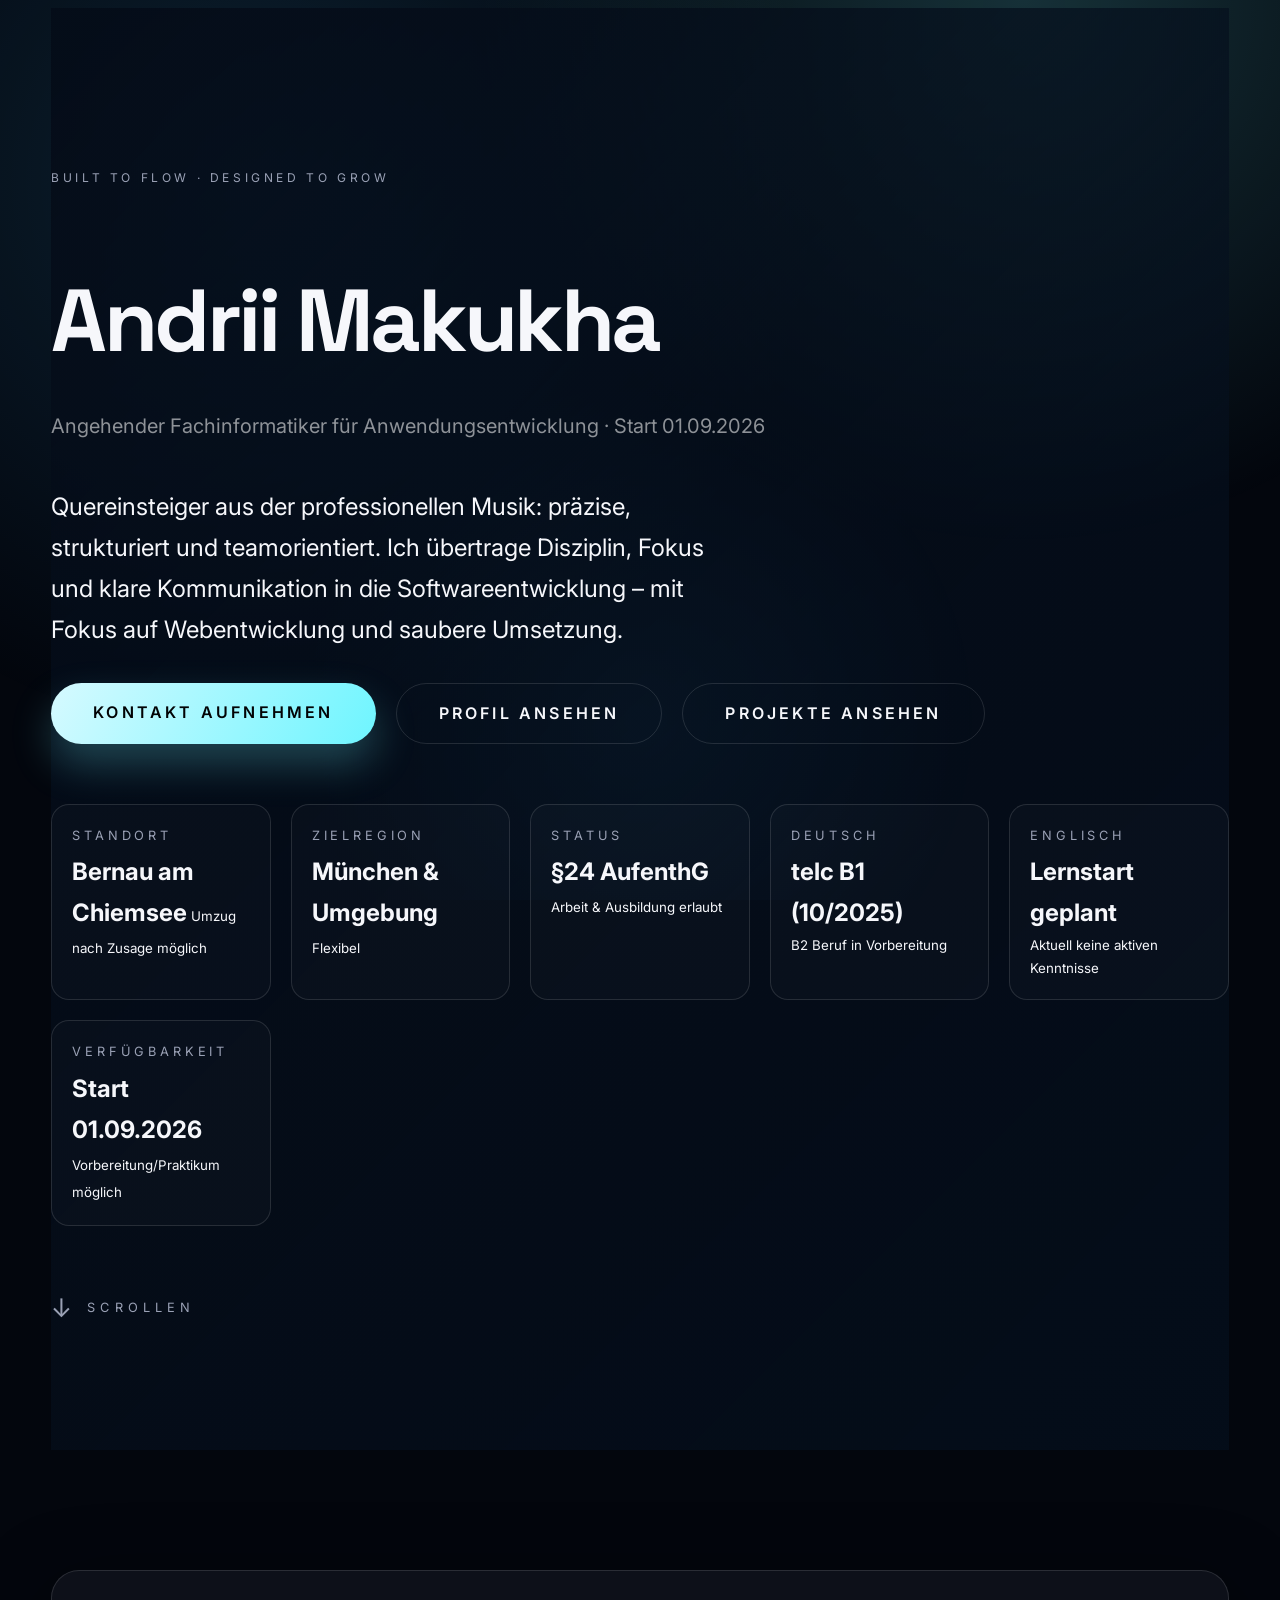
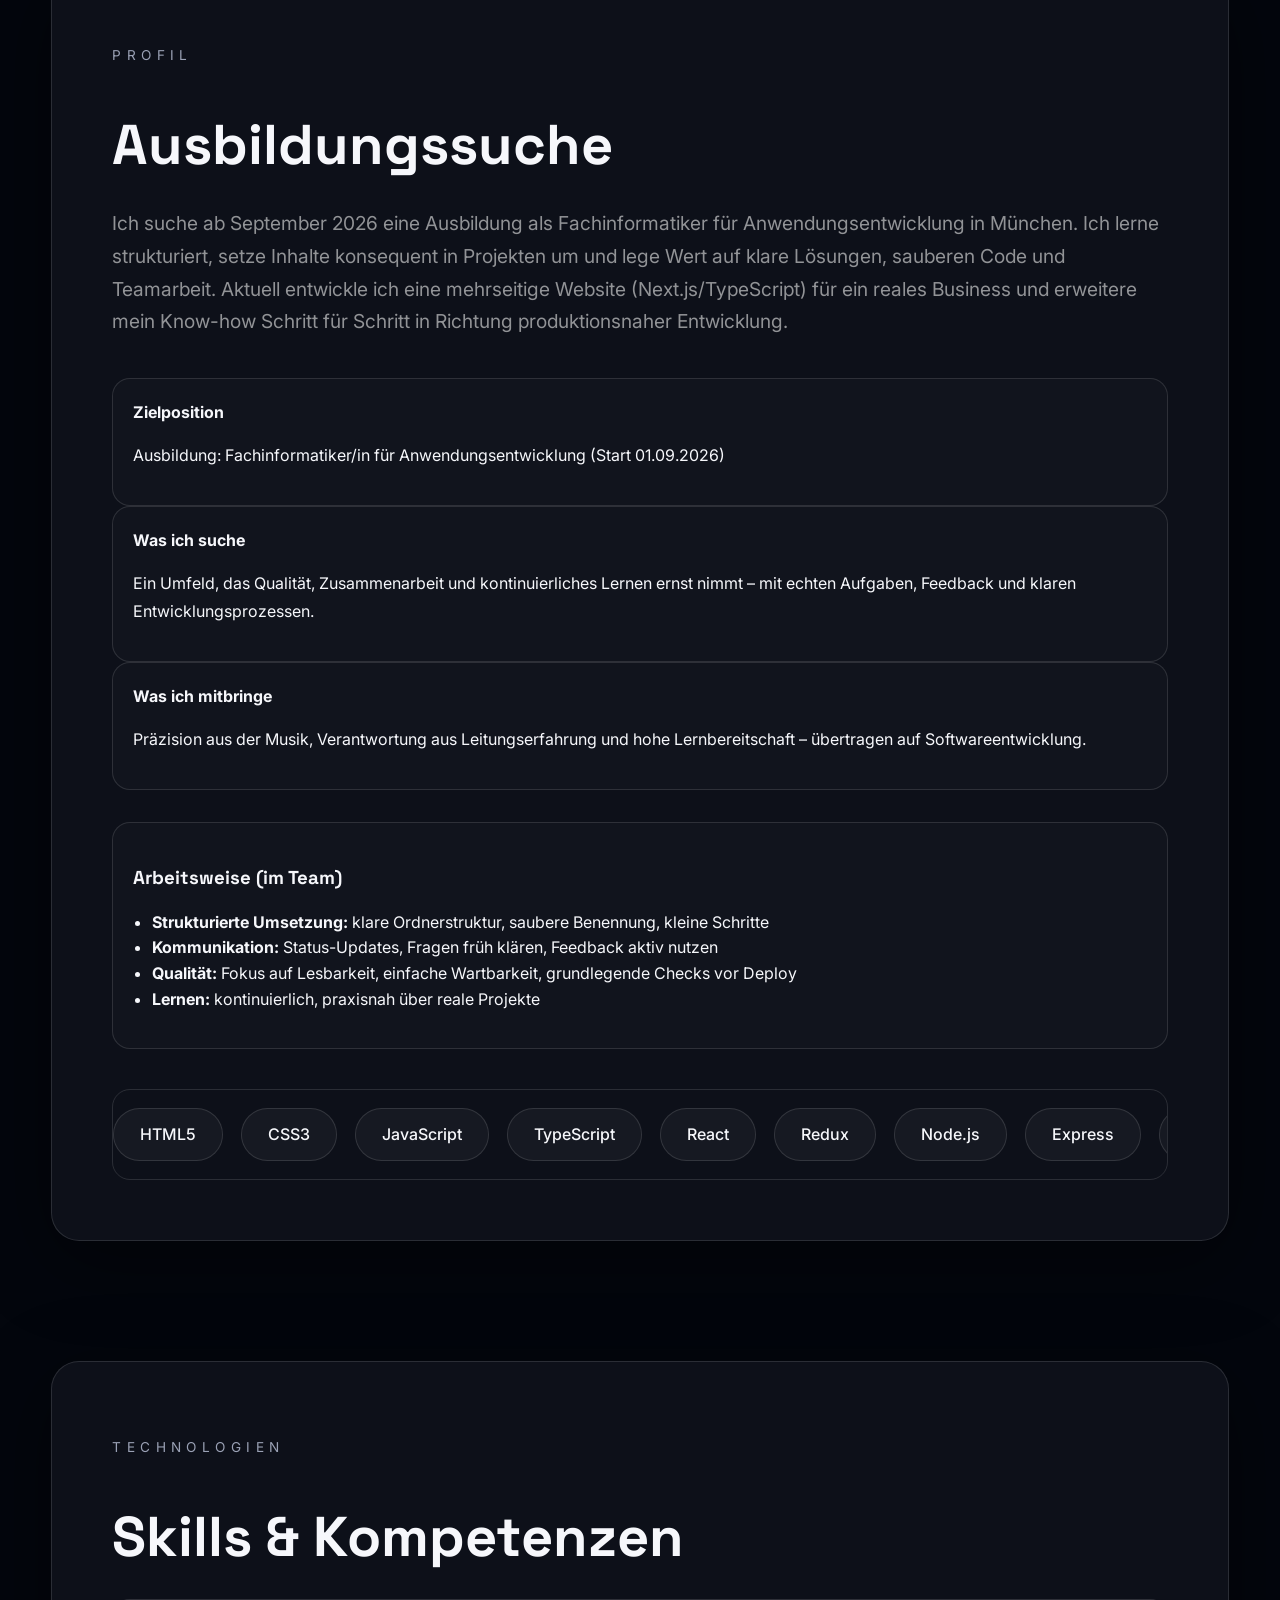
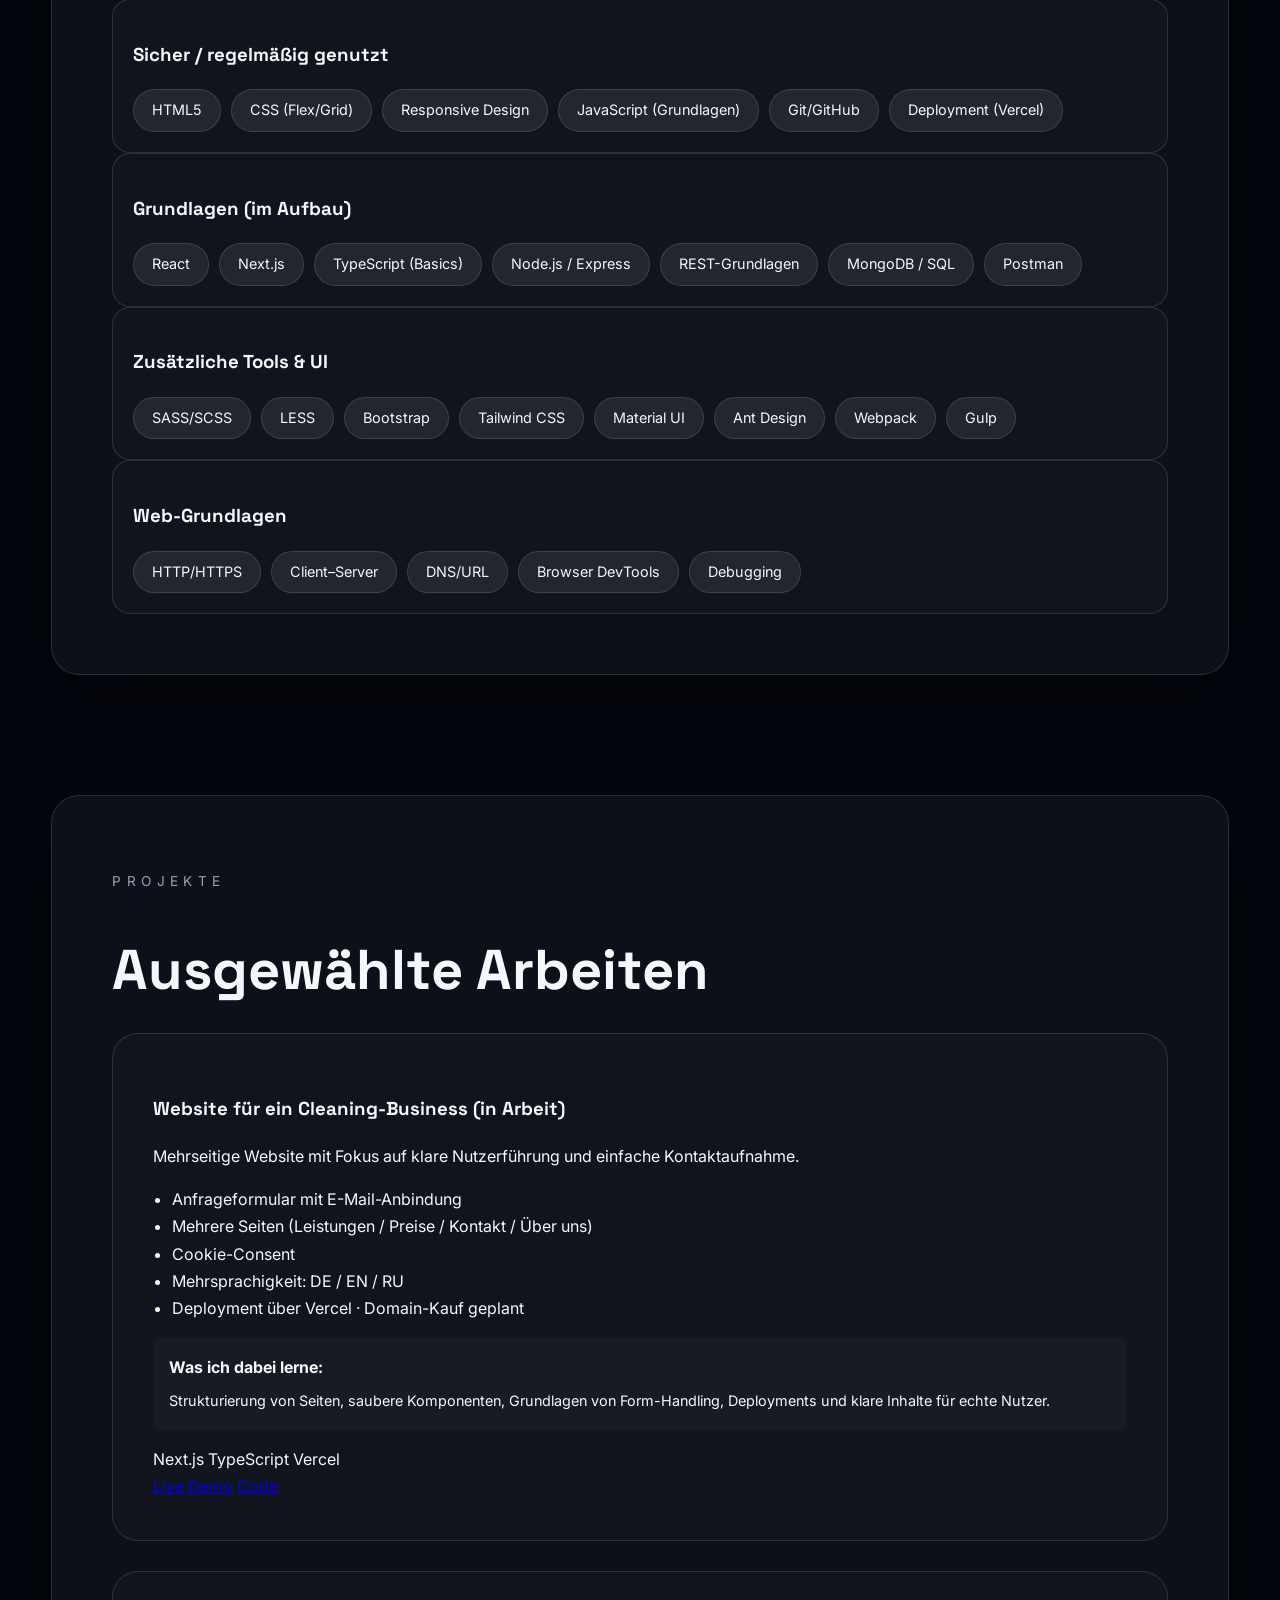
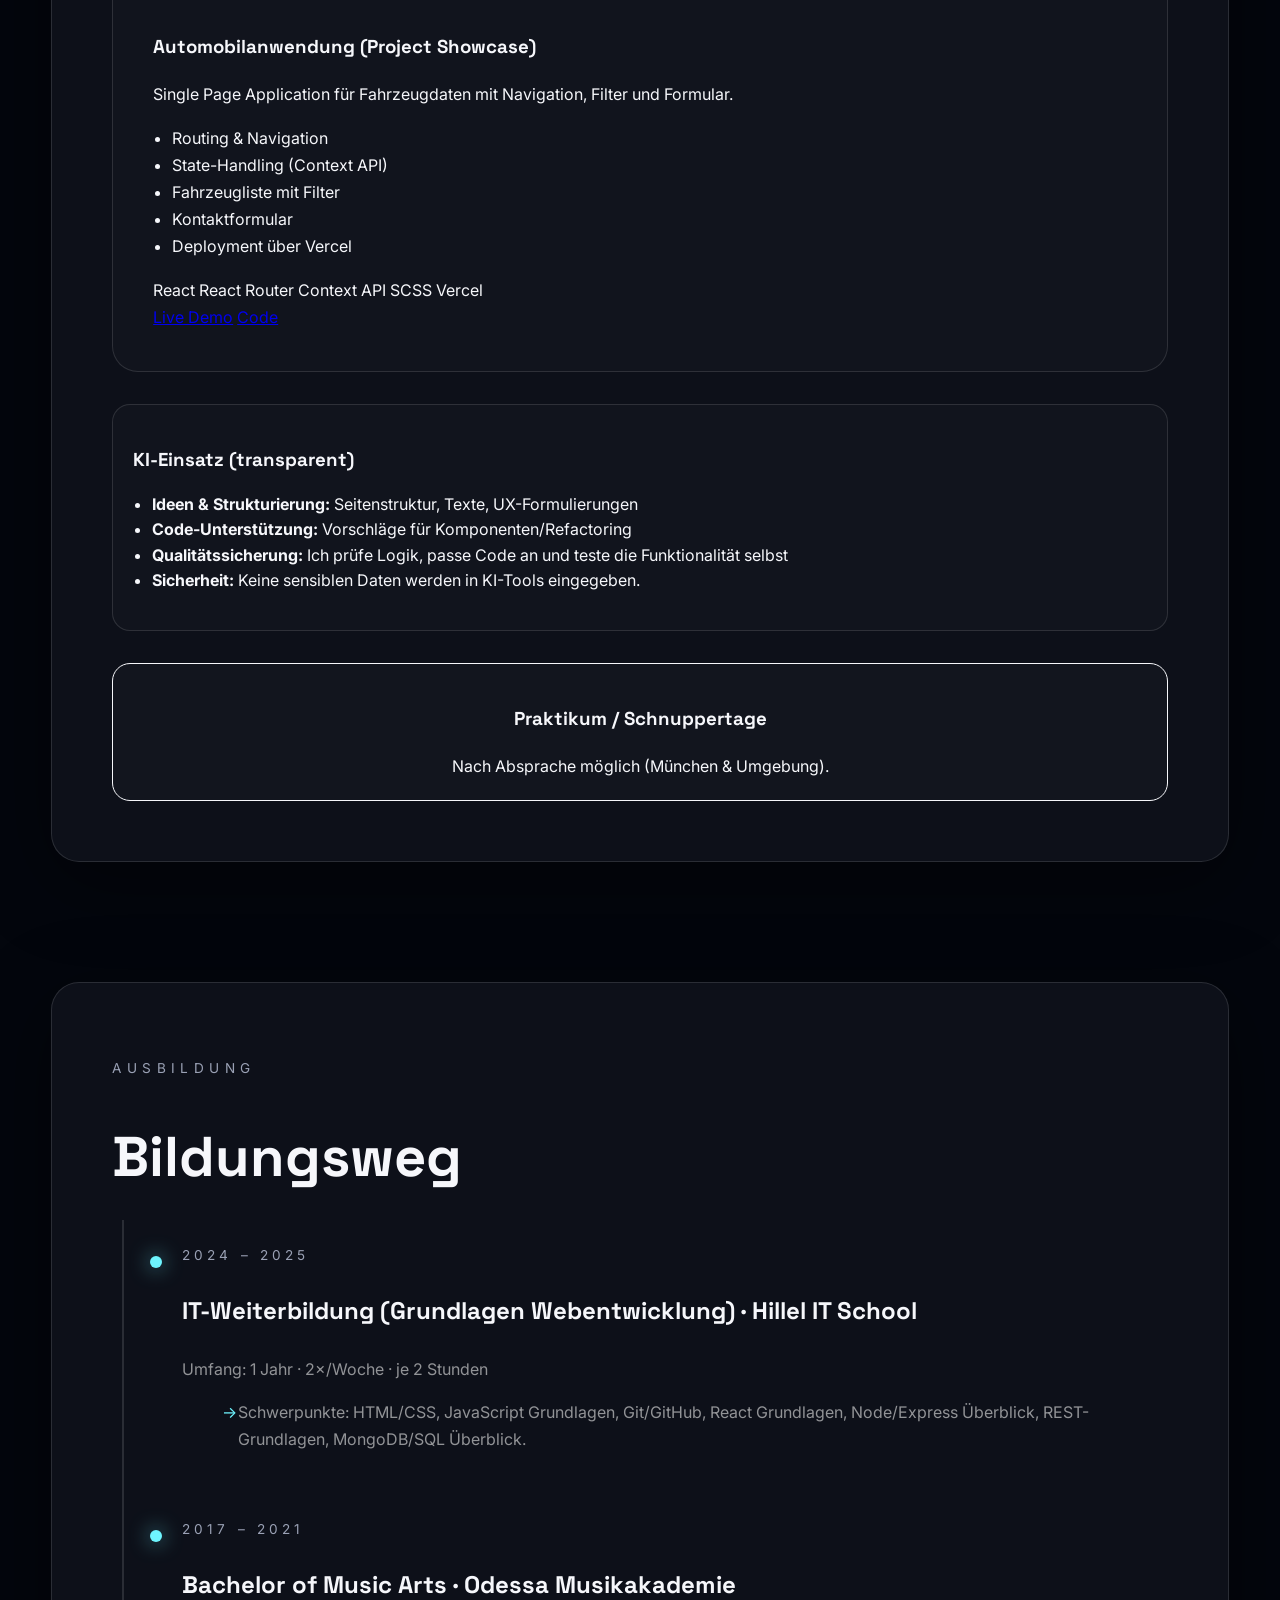
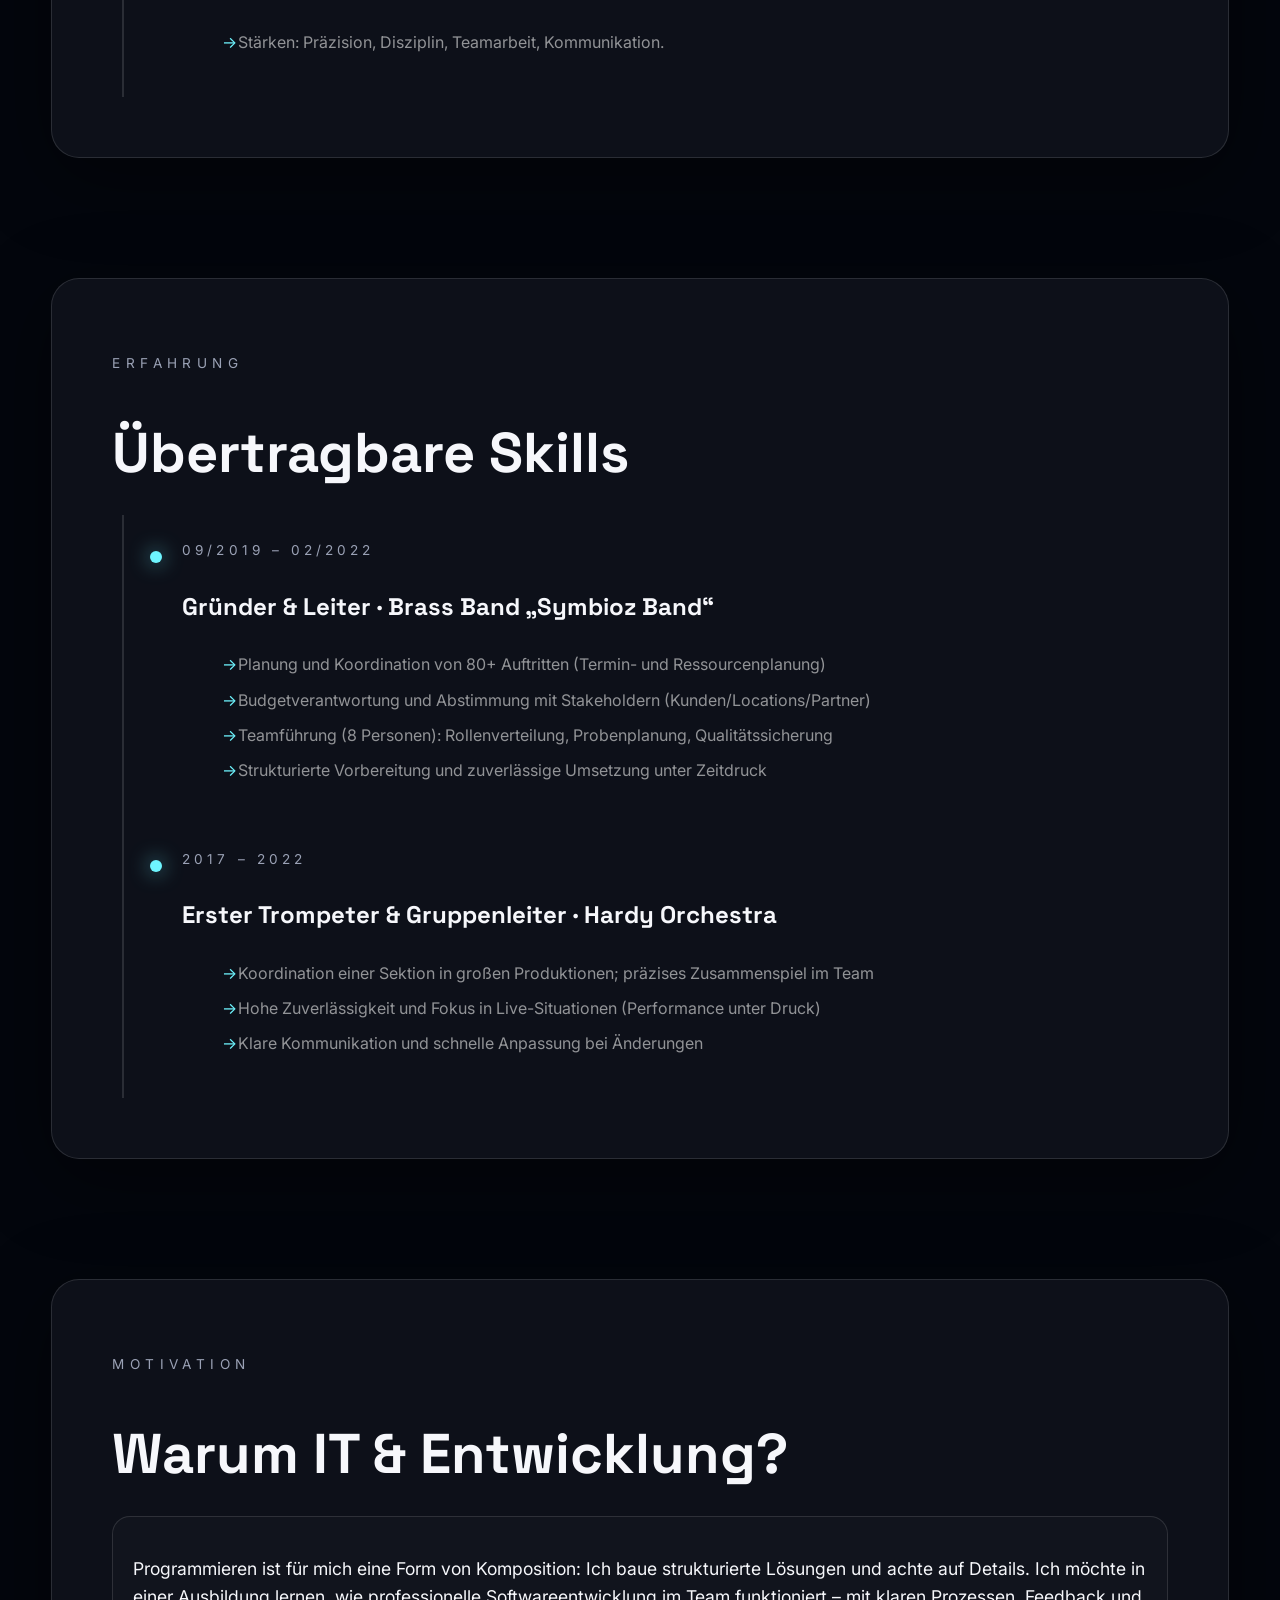
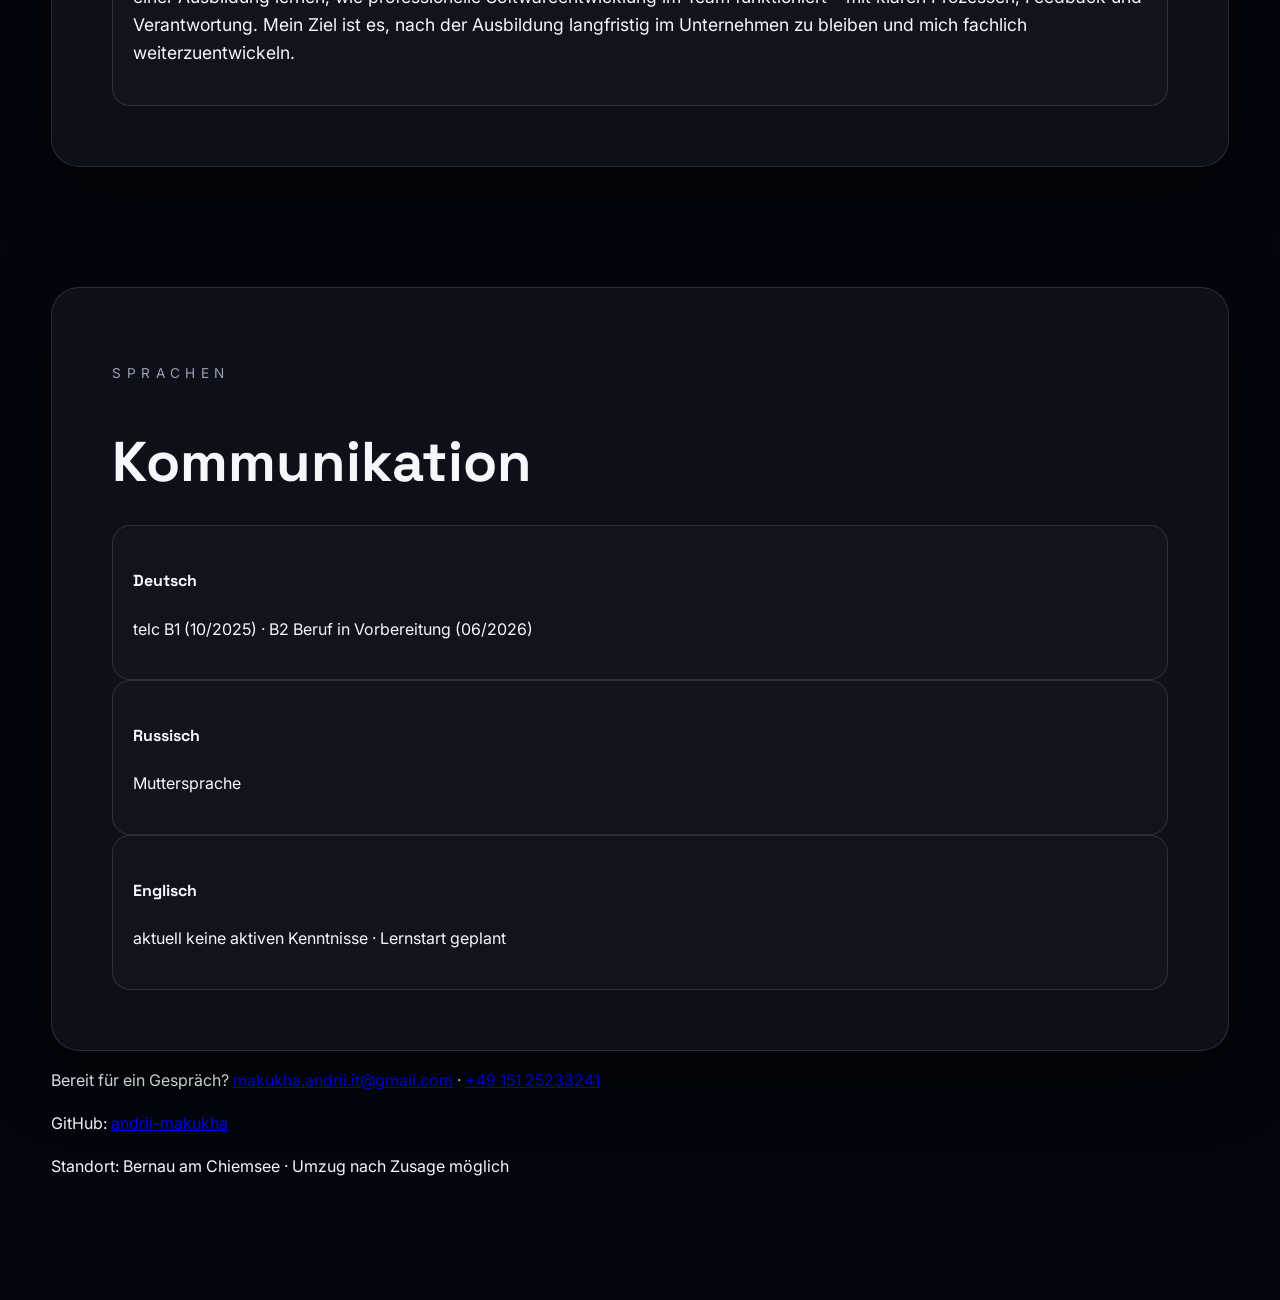
==== commit 702bd888: "structure changed" ====
--- a/index.html
+++ b/index.html
@@ -50,12 +50,12 @@
         <div class="stat-card">
           <span>Deutsch</span>
           <strong>telc B1 (10/2025)</strong>
-          <small>B2 Beruf in Vorbereitung</small>
+          <small style="display: block;">B2 Beruf in Vorbereitung</small>
         </div>
         <div class="stat-card">
           <span>Englisch</span>
           <strong>Lernstart geplant</strong>
-          <small>Aktuell keine aktiven Kenntnisse</small>
+          <small style="display: block;">Aktuell keine aktiven Kenntnisse</small>
         </div>
         <div class="stat-card">
           <span>Verfügbarkeit</span>
@@ -90,6 +90,17 @@
             Softwareentwicklung.</p>
         </div>
       </div>
+
+      <div class="card" style="margin-top: 2rem;">
+        <h3 style="margin-bottom: 1rem;">Arbeitsweise (im Team)</h3>
+        <ul style="padding-left: 1.2rem; color: var(--text-secondary); line-height: 1.6;">
+          <li><strong>Strukturierte Umsetzung:</strong> klare Ordnerstruktur, saubere Benennung, kleine Schritte</li>
+          <li><strong>Kommunikation:</strong> Status-Updates, Fragen früh klären, Feedback aktiv nutzen</li>
+          <li><strong>Qualität:</strong> Fokus auf Lesbarkeit, einfache Wartbarkeit, grundlegende Checks vor Deploy</li>
+          <li><strong>Lernen:</strong> kontinuierlich, praxisnah über reale Projekte</li>
+        </ul>
+      </div>
+
       <div class="marquee">
         <div class="marquee-track">
           <span class="pill">HTML5</span>
@@ -200,19 +211,15 @@
           <p style="margin:0; font-size: 0.9em;">Strukturierung von Seiten, saubere Komponenten, Grundlagen von
             Form-Handling, Deployments und klare Inhalte für echte Nutzer.</p>
         </div>
-        <div style="background: rgba(255,255,255,0.03); padding: 1rem; border-radius: 8px; margin-bottom: 1rem;">
-          <strong style="display:block; margin-bottom: 0.5rem; color: var(--text-primary);">KI-Einsatz
-            (transparent):</strong>
-          <ul style="margin:0; padding-left: 1.2rem; font-size: 0.9em; color: var(--text-secondary);">
-            <li>Ideen & Strukturierung: Seitenstruktur, Texte, UX-Formulierungen</li>
-            <li>Code-Unterstützung: Vorschläge für Komponenten/Refactoring</li>
-            <li>Qualitätssicherung: Ich prüfe Logik, passe Code an und teste die Funktionalität selbst</li>
-          </ul>
-        </div>
+
         <div class="project-meta">
           <span>Next.js</span>
           <span>TypeScript</span>
           <span>Vercel</span>
+        </div>
+        <div class="project-links">
+          <a href="#" target="_blank" rel="noopener noreferrer">Live Demo</a>
+          <a href="#" target="_blank" rel="noopener noreferrer">Code</a>
         </div>
       </div>
 
@@ -234,6 +241,27 @@
           <span>SCSS</span>
           <span>Vercel</span>
         </div>
+        <div class="project-links">
+          <a href="https://lesson-46-ypit-4ci0h68pt-andriimakukha2s-projects.vercel.app/" target="_blank"
+            rel="noopener noreferrer">Live Demo</a>
+          <a href="https://github.com/andriimakukha2/lesson-46.git" target="_blank" rel="noopener noreferrer">Code</a>
+        </div>
+      </div>
+
+      <div class="card" style="margin-top: 2rem;">
+        <h3 style="margin-bottom: 1rem;">KI-Einsatz (transparent)</h3>
+        <ul style="padding-left: 1.2rem; color: var(--text-secondary); line-height: 1.6;">
+          <li><strong>Ideen & Strukturierung:</strong> Seitenstruktur, Texte, UX-Formulierungen</li>
+          <li><strong>Code-Unterstützung:</strong> Vorschläge für Komponenten/Refactoring</li>
+          <li><strong>Qualitätssicherung:</strong> Ich prüfe Logik, passe Code an und teste die Funktionalität selbst
+          </li>
+          <li><strong>Sicherheit:</strong> Keine sensiblen Daten werden in KI-Tools eingegeben.</li>
+        </ul>
+      </div>
+
+      <div class="card" style="margin-top: 2rem; text-align: center; border-color: var(--accent-primary);">
+        <h3 style="color: var(--accent-primary);">Praktikum / Schnuppertage</h3>
+        <p style="margin: 0.5rem 0 0;">Nach Absprache möglich (München & Umgebung).</p>
       </div>
     </section>
 
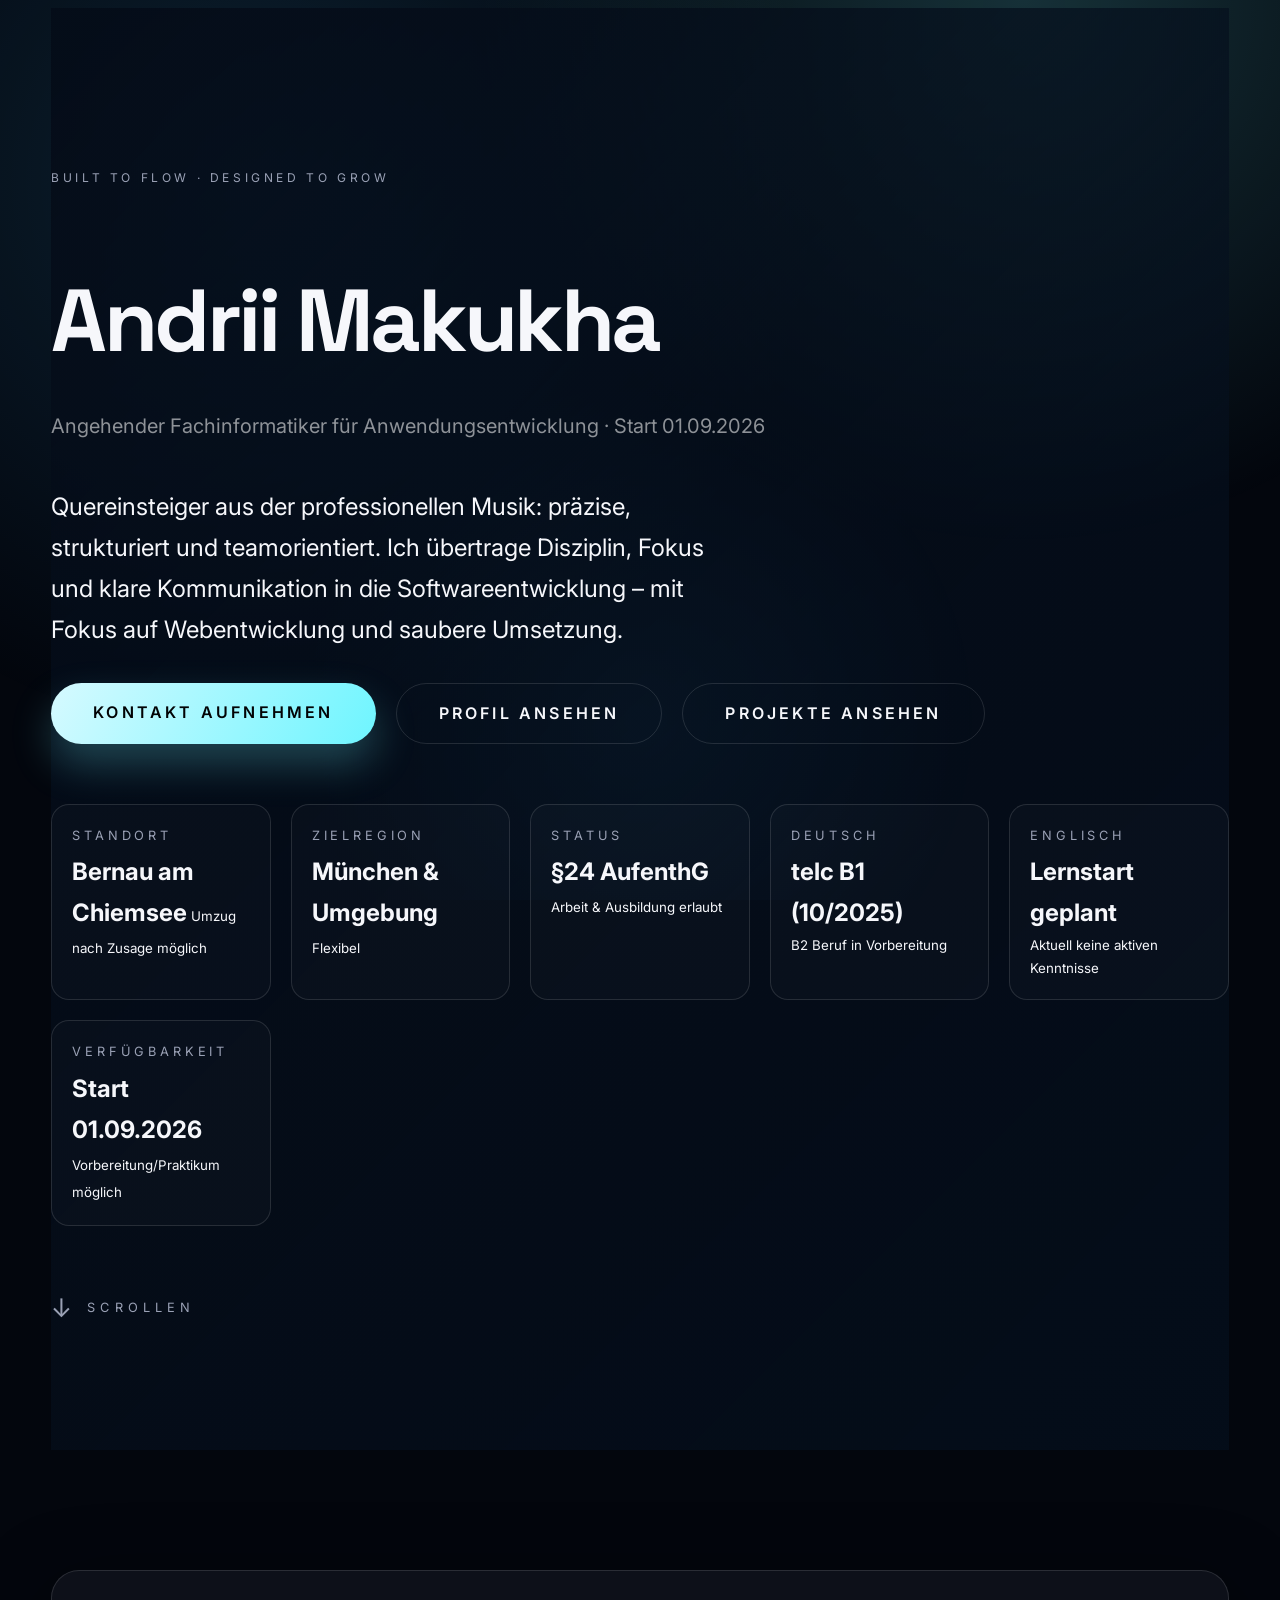
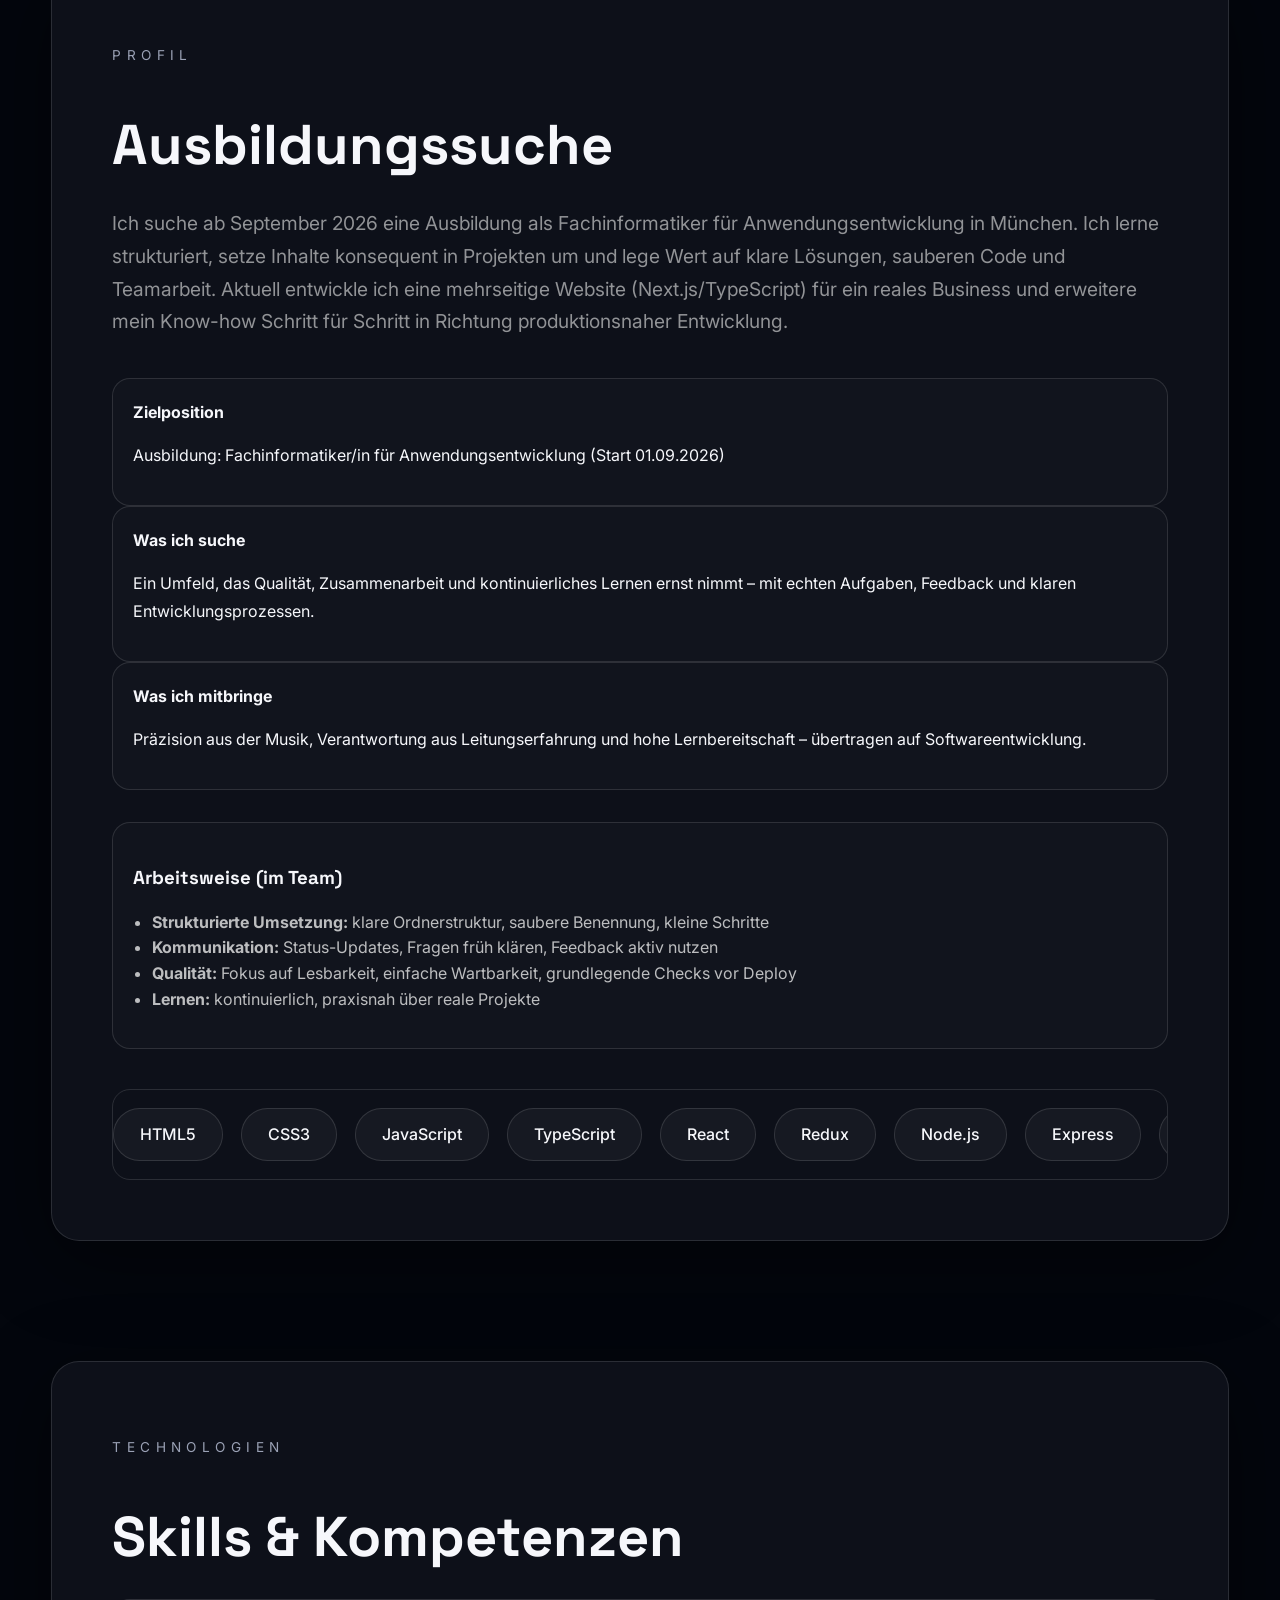
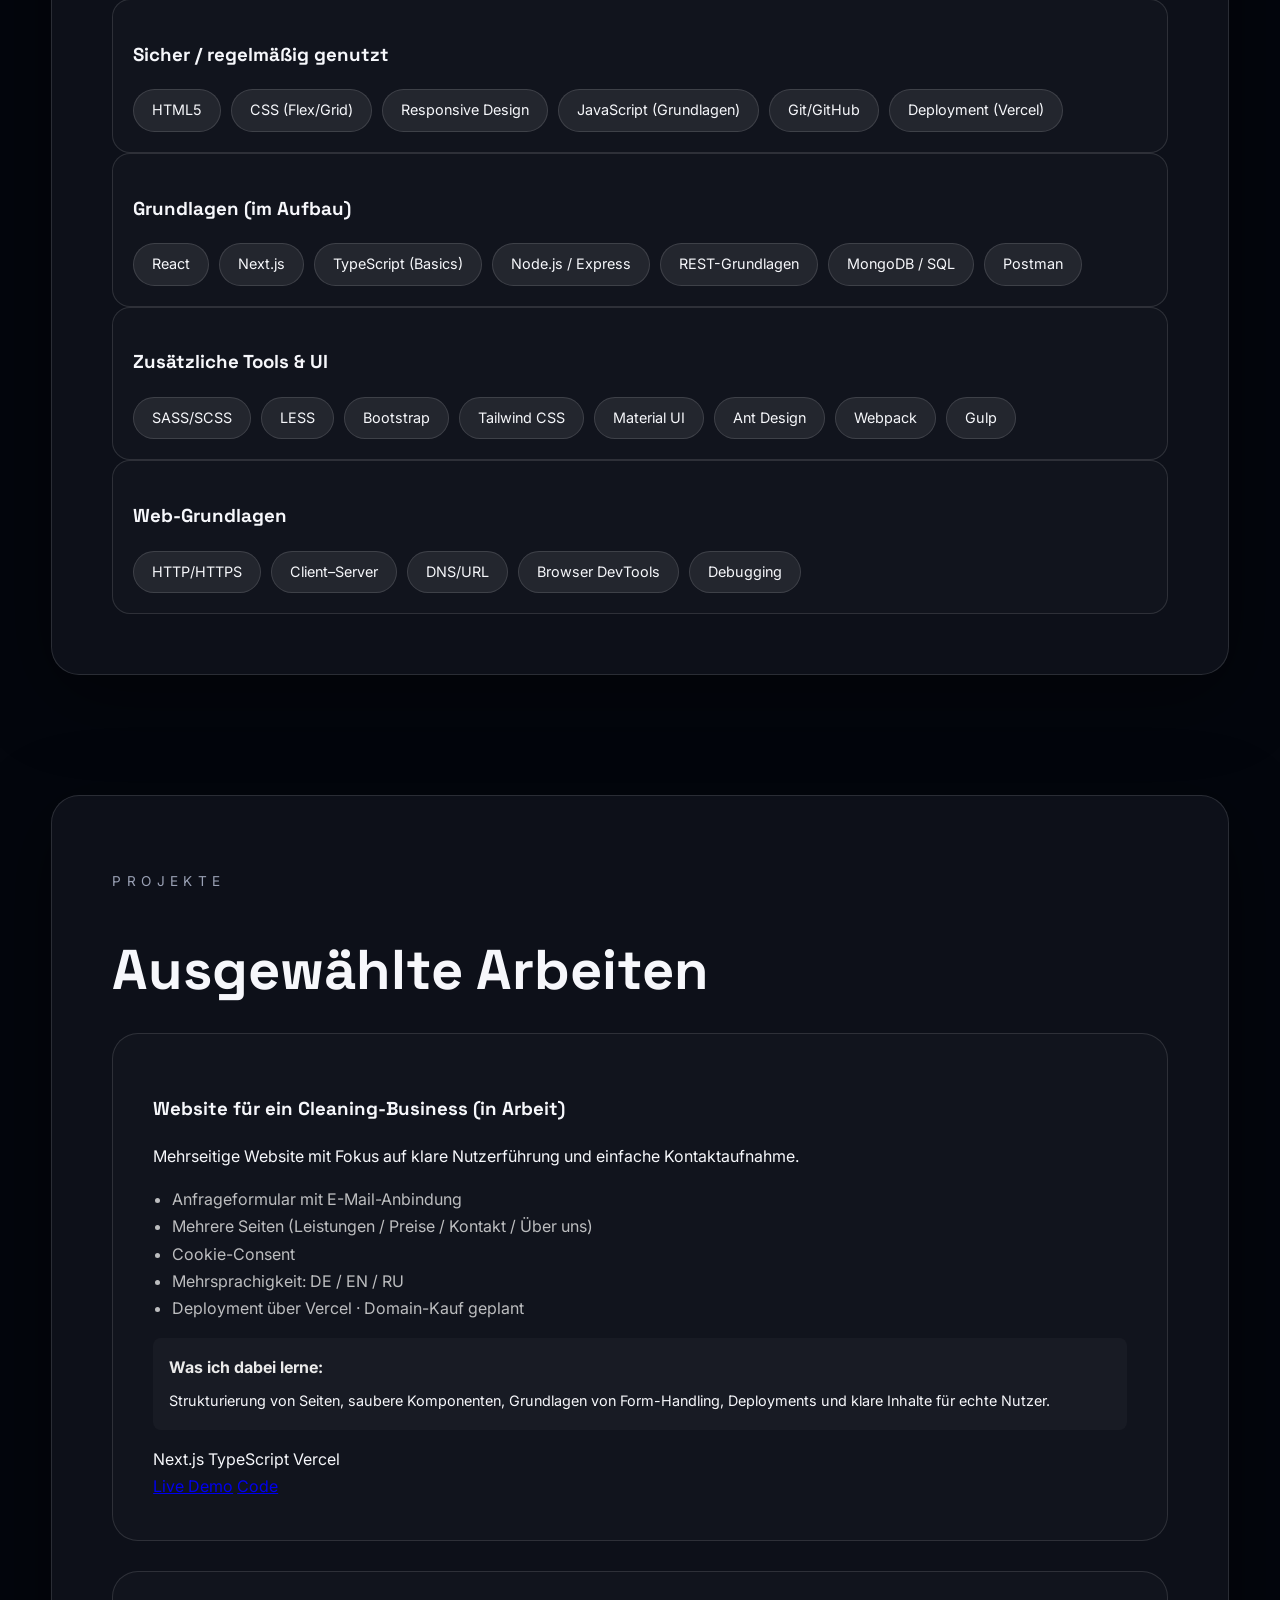
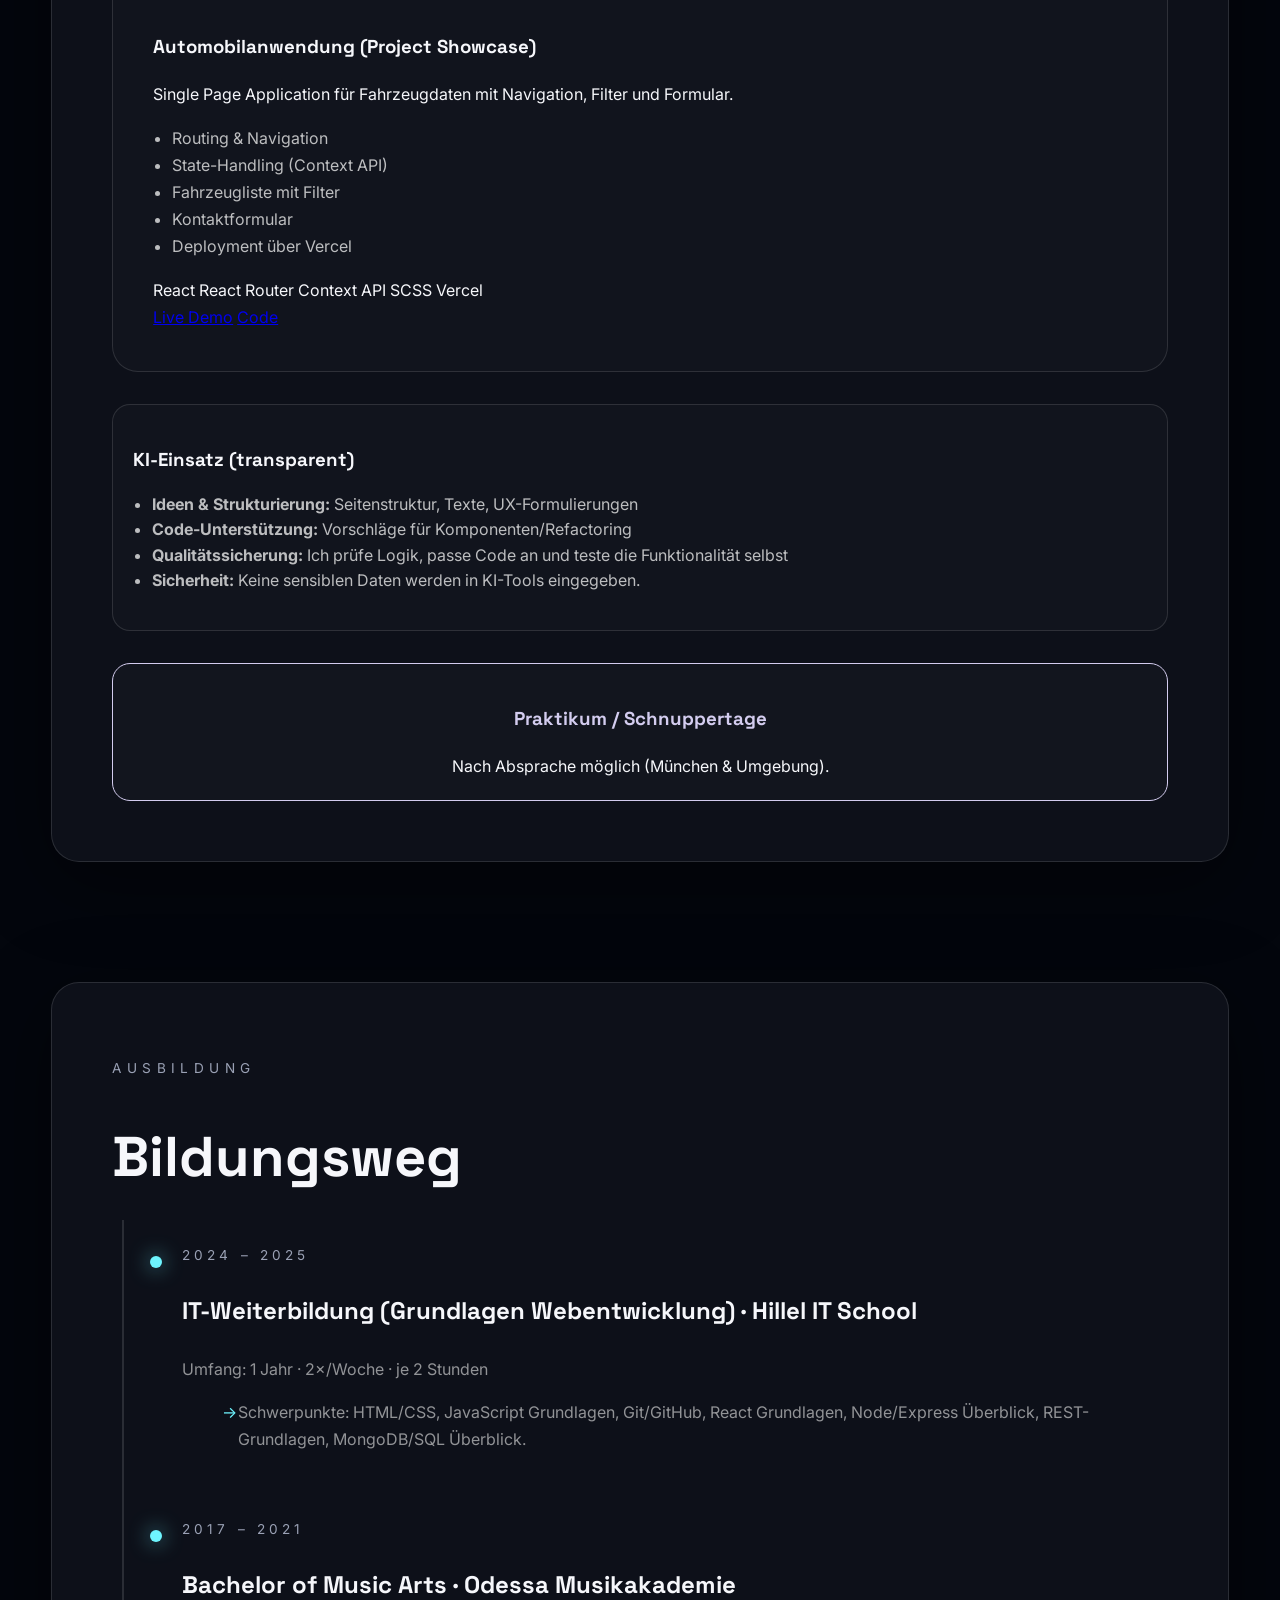
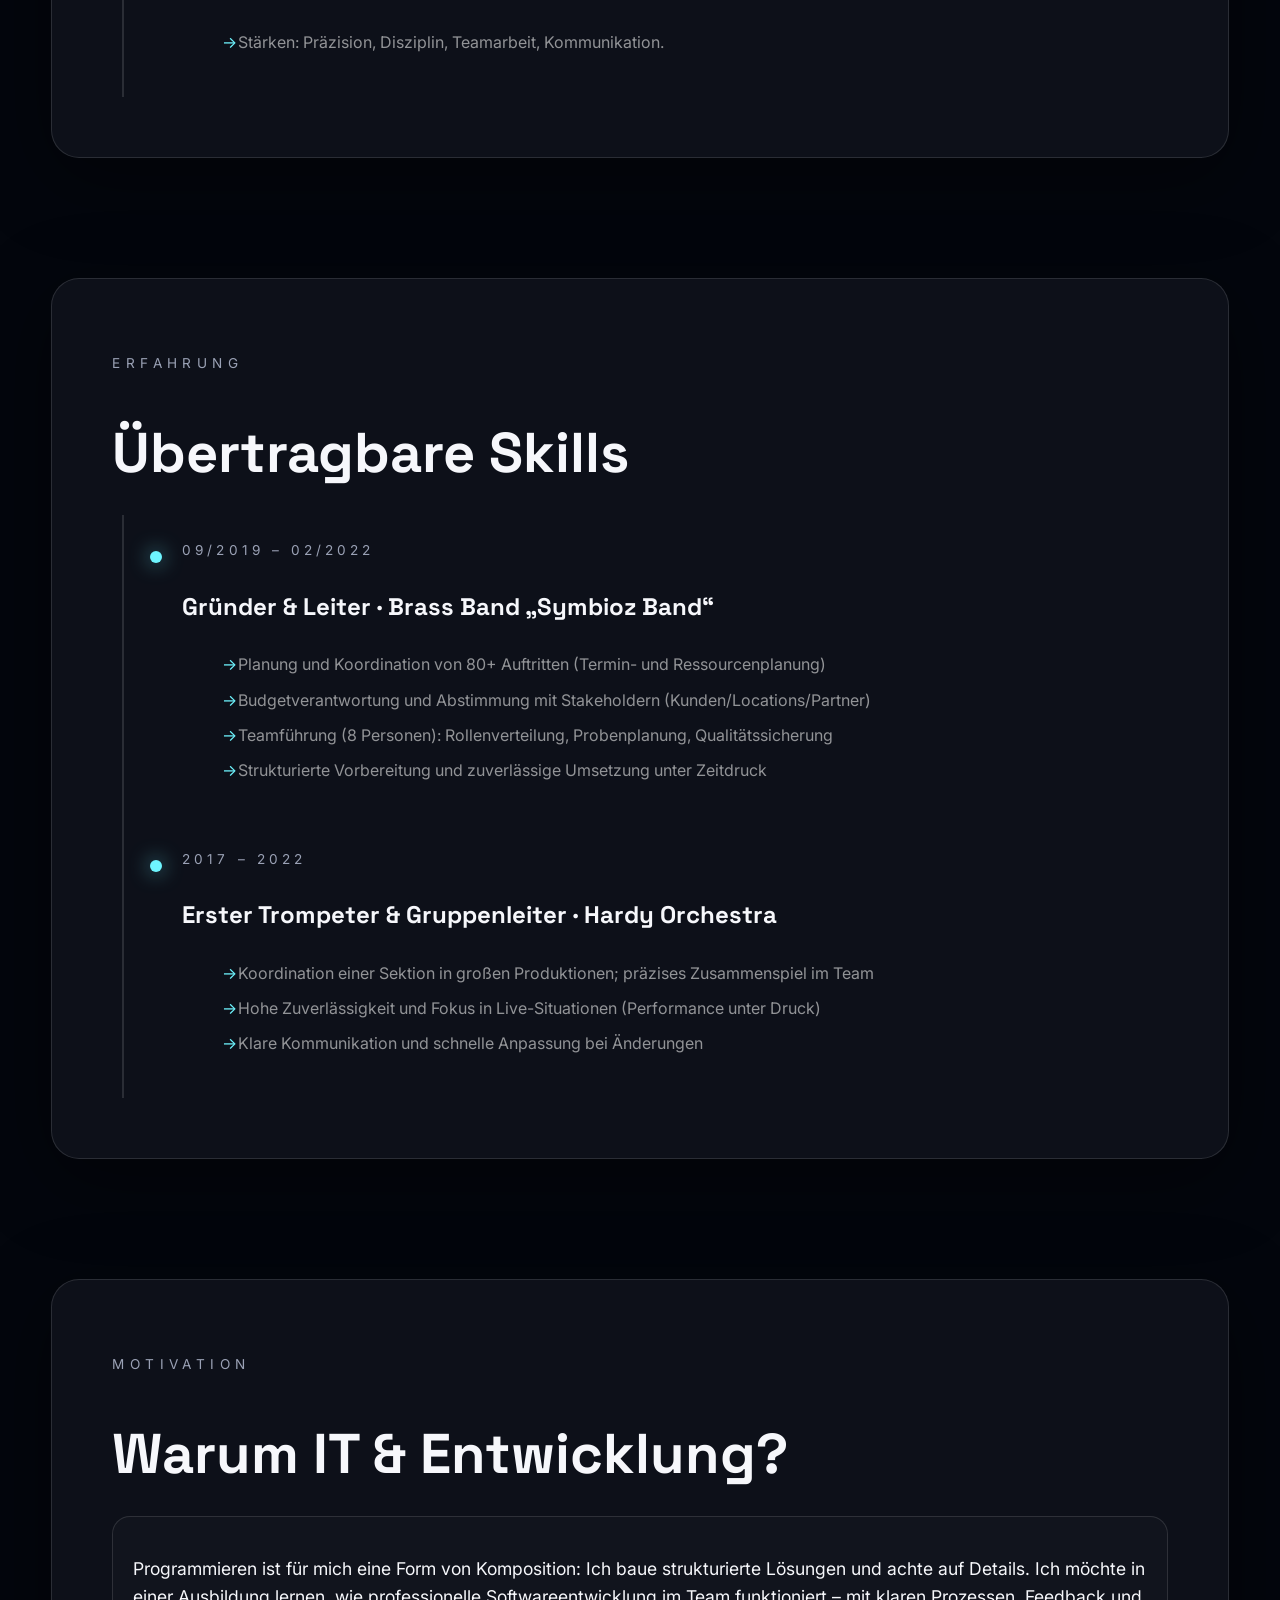
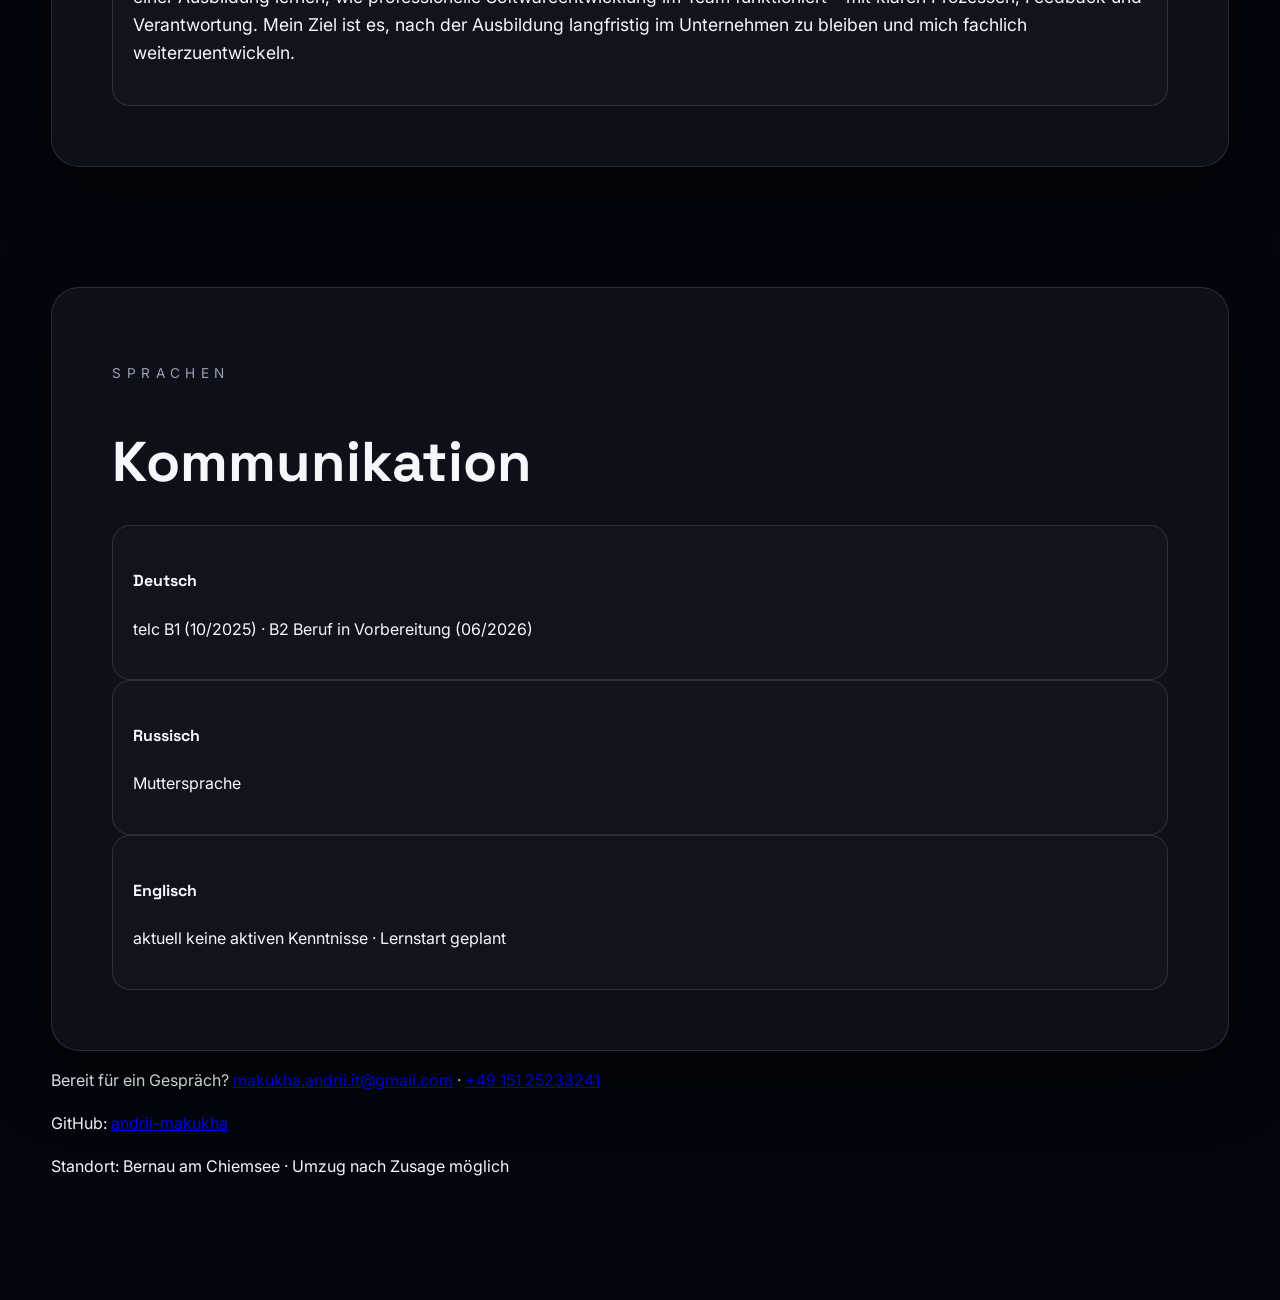
==== commit e693be09: "update" ====
--- a/index.html
+++ b/index.html
@@ -218,8 +218,8 @@
           <span>Vercel</span>
         </div>
         <div class="project-links">
-          <a href="#" target="_blank" rel="noopener noreferrer">Live Demo</a>
-          <a href="#" target="_blank" rel="noopener noreferrer">Code</a>
+          <a href="https://aurum-clean.vercel.app/de/site" target="_blank" rel="noopener noreferrer">Live Demo</a>
+          <a href="https://github.com/andrii-makukha/Aurum.git" target="_blank" rel="noopener noreferrer">Code</a>
         </div>
       </div>
 
@@ -242,9 +242,9 @@
           <span>Vercel</span>
         </div>
         <div class="project-links">
-          <a href="https://lesson-46-ypit-4ci0h68pt-andriimakukha2s-projects.vercel.app/" target="_blank"
+          <a href="https://automobilanwendung.vercel.app/contact" target="_blank"
             rel="noopener noreferrer">Live Demo</a>
-          <a href="https://github.com/andriimakukha2/lesson-46.git" target="_blank" rel="noopener noreferrer">Code</a>
+          <a href="https://github.com/andrii-makukha/automobilanwendung.git" target="_blank" rel="noopener noreferrer">Code</a>
         </div>
       </div>
 
@@ -353,5 +353,4 @@
     </footer>
   </main>
 </body>
-
 </html>
--- a/css/style.css
+++ b/css/style.css
@@ -1,3 +1,5 @@
+@import url("./tokens.css");
+
 /* Base */
 @import url('./base/reset.css');
 @import url('./base/variables.css');
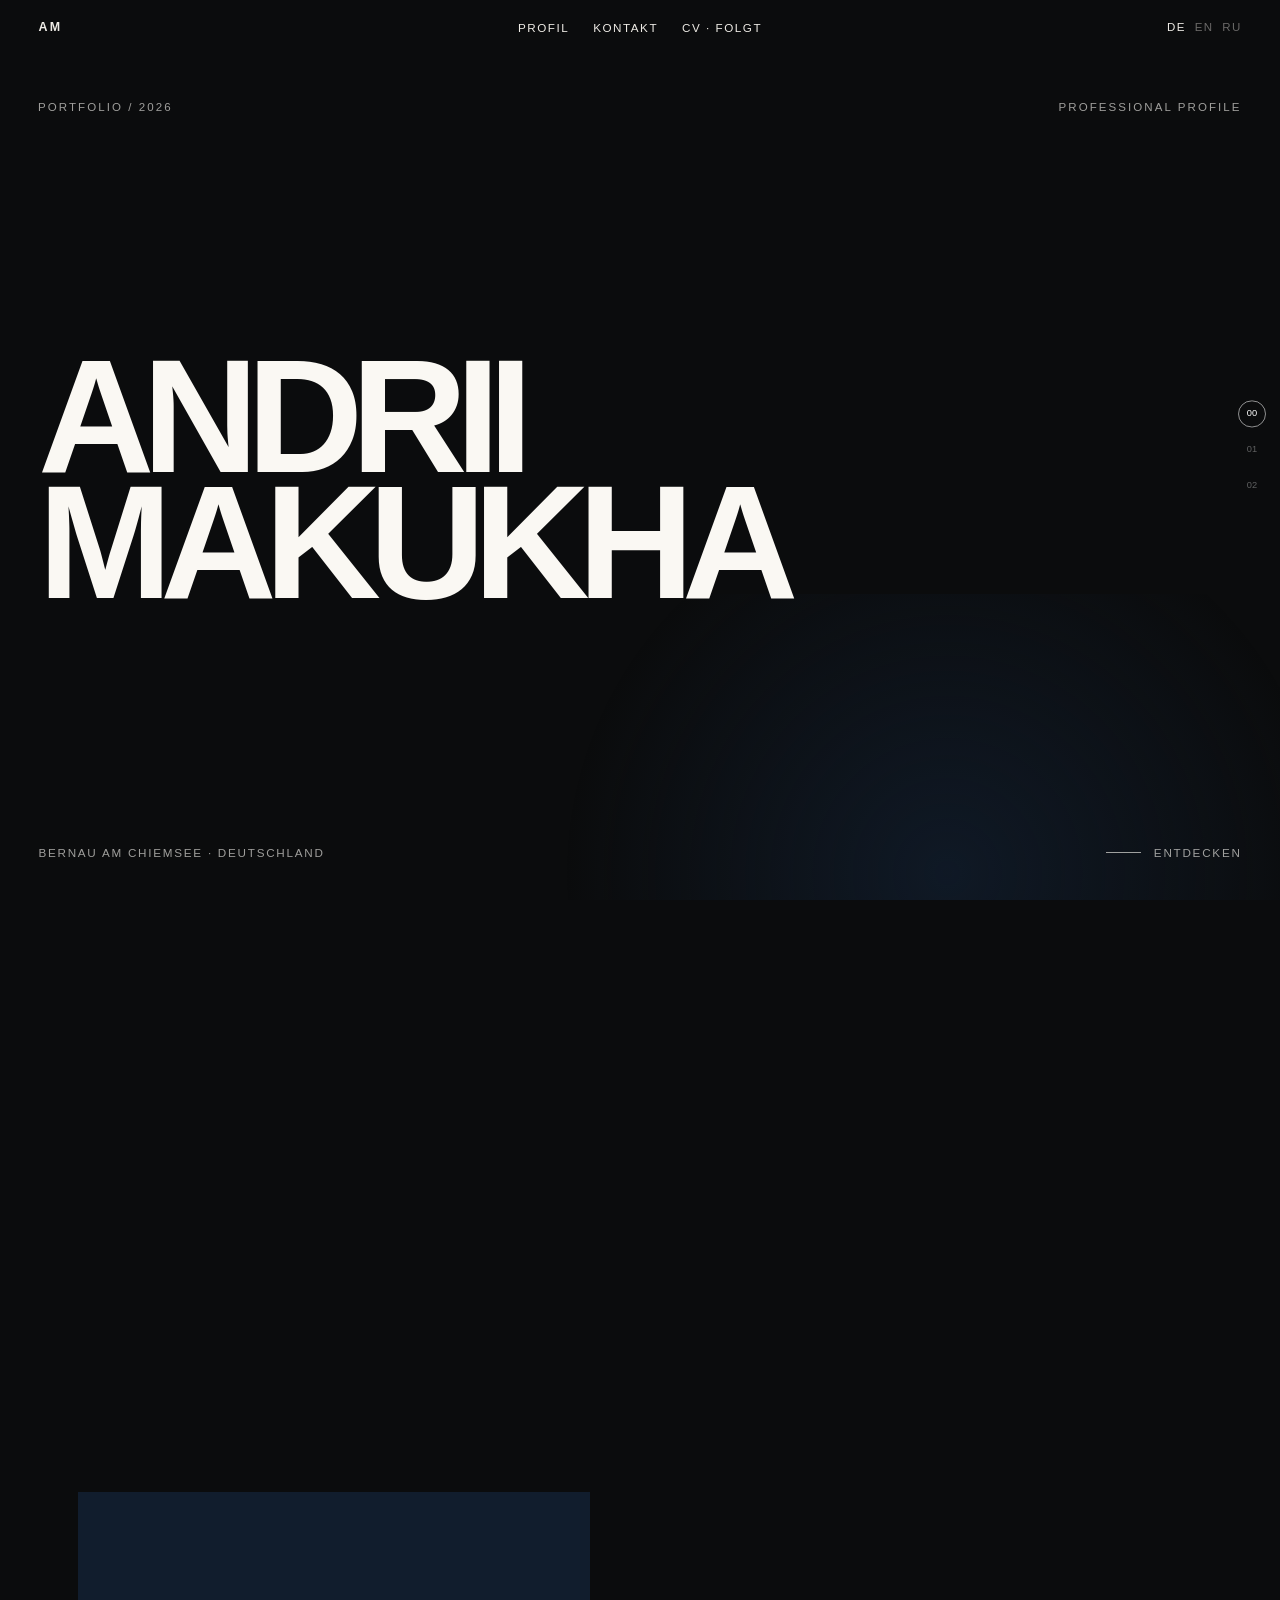
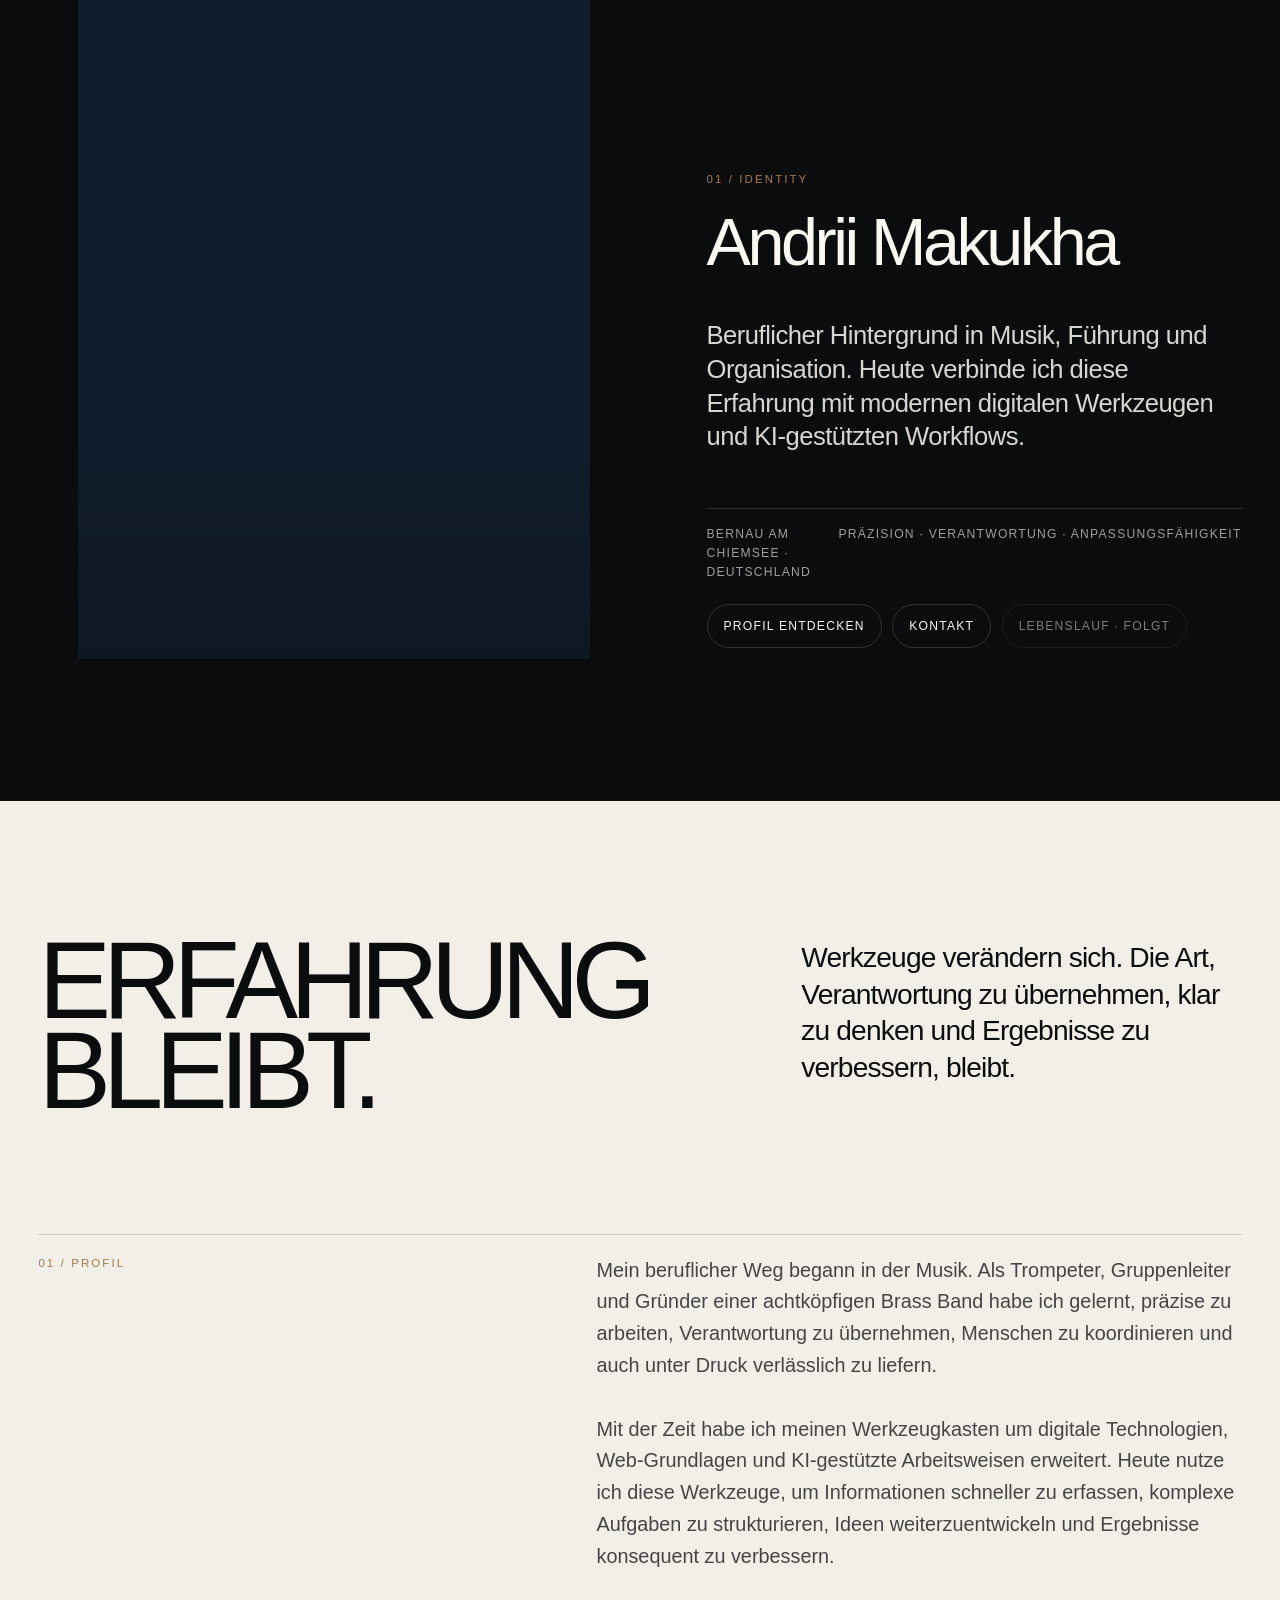
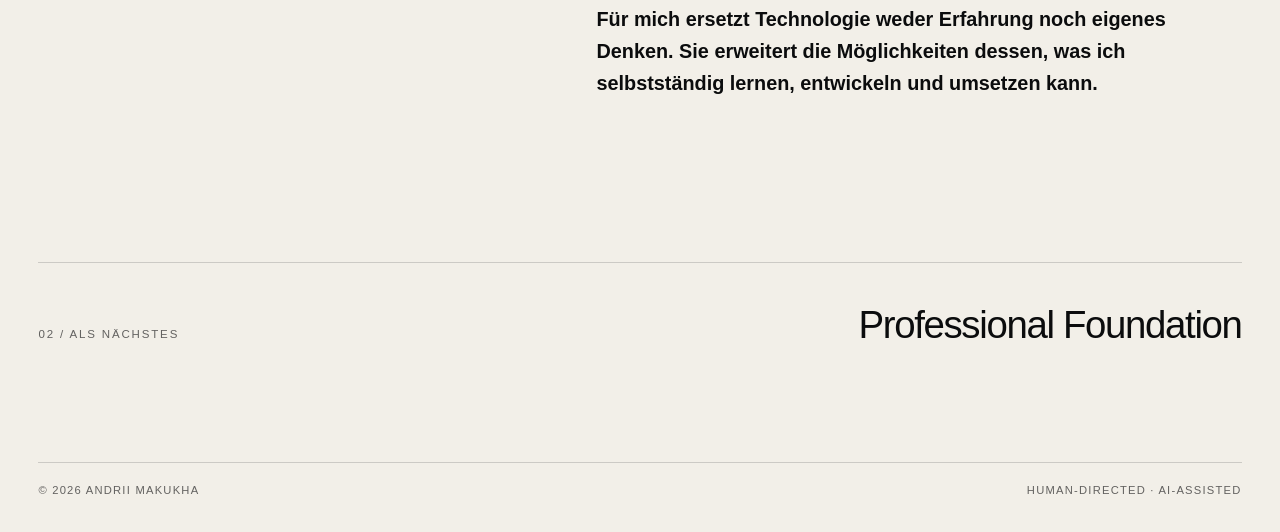
==== commit e00c08ca: "Route portfolio v2 root to German locale" ====
--- a/index.html
+++ b/index.html
@@ -1,356 +1,14 @@
-<!DOCTYPE html>
+<!doctype html>
 <html lang="de">
-
 <head>
-  <meta charset="UTF-8">
-  <meta name="viewport" content="width=device-width, initial-scale=1.0">
-  <meta name="description" content="Andrii Makukha – Portfolio & Bewerbung als Fachinformatiker Anwendungsentwicklung">
-  <title>Andrii Makukha · Portfolio & Fullstack Development</title>
-
-  <!-- Fonts -->
-  <link
-    href="https://fonts.googleapis.com/css2?family=Space+Grotesk:wght@400;500;600;700&family=Inter:wght@400;500;600&display=swap"
-    rel="stylesheet">
-
-  <!-- Main CSS -->
-  <link rel="stylesheet" href="css/style.css">
+  <meta charset="utf-8">
+  <meta name="viewport" content="width=device-width, initial-scale=1">
+  <meta http-equiv="refresh" content="0; url=./de/">
+  <meta name="robots" content="noindex">
+  <title>Andrii Makukha — Portfolio</title>
+  <script>location.replace('./de/' + (location.hash || ''));</script>
 </head>
-
 <body>
-  <main>
-    <header class="hero" id="top">
-      <div class="hero-badge">BUILT TO FLOW · DESIGNED TO GROW</div>
-      <h1>Andrii Makukha</h1>
-      <p class="hero-role">Angehender Fachinformatiker für Anwendungsentwicklung · Start 01.09.2026</p>
-      <p class="hero-quote">Quereinsteiger aus der professionellen Musik: präzise, strukturiert und teamorientiert. Ich
-        übertrage Disziplin, Fokus und klare Kommunikation in die Softwareentwicklung – mit Fokus auf Webentwicklung und
-        saubere Umsetzung.</p>
-      <div class="hero-cta">
-        <a class="soft-button" href="mailto:makukha.andrii.it@gmail.com">Kontakt aufnehmen</a>
-        <a class="ghost-button" href="#mission">Profil ansehen</a>
-        <a class="ghost-button" href="#projects">Projekte ansehen</a>
-      </div>
-
-      <div class="hero-stats">
-        <div class="stat-card">
-          <span>Standort</span>
-          <strong>Bernau am Chiemsee</strong>
-          <small>Umzug nach Zusage möglich</small>
-        </div>
-        <div class="stat-card">
-          <span>Zielregion</span>
-          <strong>München & Umgebung</strong>
-          <small>Flexibel</small>
-        </div>
-        <div class="stat-card">
-          <span>Status</span>
-          <strong>§24 AufenthG</strong>
-          <small>Arbeit & Ausbildung erlaubt</small>
-        </div>
-        <div class="stat-card">
-          <span>Deutsch</span>
-          <strong>telc B1 (10/2025)</strong>
-          <small style="display: block;">B2 Beruf in Vorbereitung</small>
-        </div>
-        <div class="stat-card">
-          <span>Englisch</span>
-          <strong>Lernstart geplant</strong>
-          <small style="display: block;">Aktuell keine aktiven Kenntnisse</small>
-        </div>
-        <div class="stat-card">
-          <span>Verfügbarkeit</span>
-          <strong>Start 01.09.2026</strong>
-          <small>Vorbereitung/Praktikum möglich</small>
-        </div>
-      </div>
-      <div class="scroll-indicator">Scrollen</div>
-    </header>
-
-    <section class="panel" id="mission">
-      <p class="section-label">Profil</p>
-      <h2 class="section-title">Ausbildungssuche</h2>
-      <p class="lead">Ich suche ab September 2026 eine Ausbildung als Fachinformatiker für Anwendungsentwicklung in
-        München.
-        Ich lerne strukturiert, setze Inhalte konsequent in Projekten um und lege Wert auf klare Lösungen, sauberen Code
-        und Teamarbeit. Aktuell entwickle ich eine mehrseitige Website (Next.js/TypeScript) für ein reales Business und
-        erweitere mein Know-how Schritt für Schritt in Richtung produktionsnaher Entwicklung.</p>
-      <div class="info-grid">
-        <div class="info-card">
-          <strong>Zielposition</strong>
-          <p>Ausbildung: Fachinformatiker/in für Anwendungsentwicklung (Start 01.09.2026)</p>
-        </div>
-        <div class="info-card">
-          <strong>Was ich suche</strong>
-          <p>Ein Umfeld, das Qualität, Zusammenarbeit und kontinuierliches Lernen ernst nimmt – mit echten Aufgaben,
-            Feedback und klaren Entwicklungsprozessen.</p>
-        </div>
-        <div class="info-card">
-          <strong>Was ich mitbringe</strong>
-          <p>Präzision aus der Musik, Verantwortung aus Leitungserfahrung und hohe Lernbereitschaft – übertragen auf
-            Softwareentwicklung.</p>
-        </div>
-      </div>
-
-      <div class="card" style="margin-top: 2rem;">
-        <h3 style="margin-bottom: 1rem;">Arbeitsweise (im Team)</h3>
-        <ul style="padding-left: 1.2rem; color: var(--text-secondary); line-height: 1.6;">
-          <li><strong>Strukturierte Umsetzung:</strong> klare Ordnerstruktur, saubere Benennung, kleine Schritte</li>
-          <li><strong>Kommunikation:</strong> Status-Updates, Fragen früh klären, Feedback aktiv nutzen</li>
-          <li><strong>Qualität:</strong> Fokus auf Lesbarkeit, einfache Wartbarkeit, grundlegende Checks vor Deploy</li>
-          <li><strong>Lernen:</strong> kontinuierlich, praxisnah über reale Projekte</li>
-        </ul>
-      </div>
-
-      <div class="marquee">
-        <div class="marquee-track">
-          <span class="pill">HTML5</span>
-          <span class="pill">CSS3</span>
-          <span class="pill">JavaScript</span>
-          <span class="pill">TypeScript</span>
-          <span class="pill">React</span>
-          <span class="pill">Redux</span>
-          <span class="pill">Node.js</span>
-          <span class="pill">Express</span>
-          <span class="pill">REST APIs</span>
-          <span class="pill">MongoDB</span>
-          <span class="pill">SQL</span>
-          <span class="pill">Git</span>
-          <span class="pill">Webpack</span>
-          <span class="pill">Gulp</span>
-          <span class="pill">Tailwind</span>
-          <span class="pill">Material UI</span>
-          <span class="pill">Ant Design</span>
-          <span class="pill">Bootstrap</span>
-          <span class="pill">Vercel</span>
-          <span class="pill">AJAX / Fetch</span>
-          <span class="pill">HTML5</span>
-          <span class="pill">CSS3</span>
-          <span class="pill">JavaScript</span>
-          <span class="pill">TypeScript</span>
-          <span class="pill">React</span>
-          <span class="pill">Redux</span>
-          <span class="pill">Node.js</span>
-          <span class="pill">Express</span>
-          <span class="pill">REST APIs</span>
-        </div>
-      </div>
-    </section>
-
-
-
-    <section class="panel" id="tech-stack">
-      <p class="section-label">Technologien</p>
-      <h2 class="section-title">Skills & Kompetenzen</h2>
-      <div class="cards-grid">
-        <div class="card">
-          <h3>Sicher / regelmäßig genutzt</h3>
-          <div class="tag-grid">
-            <span class="tag">HTML5</span>
-            <span class="tag">CSS (Flex/Grid)</span>
-            <span class="tag">Responsive Design</span>
-            <span class="tag">JavaScript (Grundlagen)</span>
-            <span class="tag">Git/GitHub</span>
-            <span class="tag">Deployment (Vercel)</span>
-          </div>
-        </div>
-        <div class="card">
-          <h3>Grundlagen (im Aufbau)</h3>
-          <div class="tag-grid">
-            <span class="tag">React</span>
-            <span class="tag">Next.js</span>
-            <span class="tag">TypeScript (Basics)</span>
-            <span class="tag">Node.js / Express</span>
-            <span class="tag">REST-Grundlagen</span>
-            <span class="tag">MongoDB / SQL</span>
-            <span class="tag">Postman</span>
-          </div>
-        </div>
-        <div class="card">
-          <h3>Zusätzliche Tools & UI</h3>
-          <div class="tag-grid">
-            <span class="tag">SASS/SCSS</span>
-            <span class="tag">LESS</span>
-            <span class="tag">Bootstrap</span>
-            <span class="tag">Tailwind CSS</span>
-            <span class="tag">Material UI</span>
-            <span class="tag">Ant Design</span>
-            <span class="tag">Webpack</span>
-            <span class="tag">Gulp</span>
-          </div>
-        </div>
-        <div class="card">
-          <h3>Web-Grundlagen</h3>
-          <div class="tag-grid">
-            <span class="tag">HTTP/HTTPS</span>
-            <span class="tag">Client–Server</span>
-            <span class="tag">DNS/URL</span>
-            <span class="tag">Browser DevTools</span>
-            <span class="tag">Debugging</span>
-          </div>
-        </div>
-      </div>
-    </section>
-    <section class="panel" id="projects">
-      <p class="section-label">Projekte</p>
-      <h2 class="section-title">Ausgewählte Arbeiten</h2>
-
-      <!-- Project 1 -->
-      <div class="project-card">
-        <h3>Website für ein Cleaning-Business (in Arbeit)</h3>
-        <p>Mehrseitige Website mit Fokus auf klare Nutzerführung und einfache Kontaktaufnahme.</p>
-        <ul style="margin: 1rem 0; padding-left: 1.2rem; color: var(--text-secondary);">
-          <li>Anfrageformular mit E-Mail-Anbindung</li>
-          <li>Mehrere Seiten (Leistungen / Preise / Kontakt / Über uns)</li>
-          <li>Cookie-Consent</li>
-          <li>Mehrsprachigkeit: DE / EN / RU</li>
-          <li>Deployment über Vercel · Domain-Kauf geplant</li>
-        </ul>
-        <div style="background: rgba(255,255,255,0.03); padding: 1rem; border-radius: 8px; margin-bottom: 1rem;">
-          <strong style="display:block; margin-bottom: 0.5rem; color: var(--text-primary);">Was ich dabei
-            lerne:</strong>
-          <p style="margin:0; font-size: 0.9em;">Strukturierung von Seiten, saubere Komponenten, Grundlagen von
-            Form-Handling, Deployments und klare Inhalte für echte Nutzer.</p>
-        </div>
-
-        <div class="project-meta">
-          <span>Next.js</span>
-          <span>TypeScript</span>
-          <span>Vercel</span>
-        </div>
-        <div class="project-links">
-          <a href="https://aurum-clean.vercel.app/de/site" target="_blank" rel="noopener noreferrer">Live Demo</a>
-          <a href="https://github.com/andrii-makukha/Aurum.git" target="_blank" rel="noopener noreferrer">Code</a>
-        </div>
-      </div>
-
-      <!-- Project 2 -->
-      <div class="project-card">
-        <h3>Automobilanwendung (Project Showcase)</h3>
-        <p>Single Page Application für Fahrzeugdaten mit Navigation, Filter und Formular.</p>
-        <ul style="margin: 1rem 0; padding-left: 1.2rem; color: var(--text-secondary);">
-          <li>Routing & Navigation</li>
-          <li>State-Handling (Context API)</li>
-          <li>Fahrzeugliste mit Filter</li>
-          <li>Kontaktformular</li>
-          <li>Deployment über Vercel</li>
-        </ul>
-        <div class="project-meta">
-          <span>React</span>
-          <span>React Router</span>
-          <span>Context API</span>
-          <span>SCSS</span>
-          <span>Vercel</span>
-        </div>
-        <div class="project-links">
-          <a href="https://automobilanwendung.vercel.app/contact" target="_blank"
-            rel="noopener noreferrer">Live Demo</a>
-          <a href="https://github.com/andrii-makukha/automobilanwendung.git" target="_blank" rel="noopener noreferrer">Code</a>
-        </div>
-      </div>
-
-      <div class="card" style="margin-top: 2rem;">
-        <h3 style="margin-bottom: 1rem;">KI-Einsatz (transparent)</h3>
-        <ul style="padding-left: 1.2rem; color: var(--text-secondary); line-height: 1.6;">
-          <li><strong>Ideen & Strukturierung:</strong> Seitenstruktur, Texte, UX-Formulierungen</li>
-          <li><strong>Code-Unterstützung:</strong> Vorschläge für Komponenten/Refactoring</li>
-          <li><strong>Qualitätssicherung:</strong> Ich prüfe Logik, passe Code an und teste die Funktionalität selbst
-          </li>
-          <li><strong>Sicherheit:</strong> Keine sensiblen Daten werden in KI-Tools eingegeben.</li>
-        </ul>
-      </div>
-
-      <div class="card" style="margin-top: 2rem; text-align: center; border-color: var(--accent-primary);">
-        <h3 style="color: var(--accent-primary);">Praktikum / Schnuppertage</h3>
-        <p style="margin: 0.5rem 0 0;">Nach Absprache möglich (München & Umgebung).</p>
-      </div>
-    </section>
-
-    <section class="panel" id="education">
-      <p class="section-label">Ausbildung</p>
-      <h2 class="section-title">Bildungsweg</h2>
-      <div class="timeline">
-        <div class="timeline-item">
-          <div class="timeline-date">2024 – 2025</div>
-          <h3 class="timeline-title">IT-Weiterbildung (Grundlagen Webentwicklung) · Hillel IT School</h3>
-          <p class="timeline-subtitle">Umfang: 1 Jahr · 2×/Woche · je 2 Stunden</p>
-          <ul class="timeline-list">
-            <li>Schwerpunkte: HTML/CSS, JavaScript Grundlagen, Git/GitHub, React Grundlagen, Node/Express Überblick,
-              REST-Grundlagen, MongoDB/SQL Überblick.</li>
-          </ul>
-        </div>
-        <div class="timeline-item">
-          <div class="timeline-date">2017 – 2021</div>
-          <h3 class="timeline-title">Bachelor of Music Arts · Odessa Musikakademie</h3>
-          <ul class="timeline-list">
-            <li>Stärken: Präzision, Disziplin, Teamarbeit, Kommunikation.</li>
-          </ul>
-        </div>
-      </div>
-    </section>
-
-    <section class="panel" id="experience">
-      <p class="section-label">Erfahrung</p>
-      <h2 class="section-title">Übertragbare Skills</h2>
-      <div class="timeline">
-        <div class="timeline-item">
-          <div class="timeline-date">09/2019 – 02/2022</div>
-          <h3 class="timeline-title">Gründer & Leiter · Brass Band „Symbioz Band“</h3>
-          <ul class="timeline-list">
-            <li>Planung und Koordination von 80+ Auftritten (Termin- und Ressourcenplanung)</li>
-            <li>Budgetverantwortung und Abstimmung mit Stakeholdern (Kunden/Locations/Partner)</li>
-            <li>Teamführung (8 Personen): Rollenverteilung, Probenplanung, Qualitätssicherung</li>
-            <li>Strukturierte Vorbereitung und zuverlässige Umsetzung unter Zeitdruck</li>
-          </ul>
-        </div>
-        <div class="timeline-item">
-          <div class="timeline-date">2017 – 2022</div>
-          <h3 class="timeline-title">Erster Trompeter & Gruppenleiter · Hardy Orchestra</h3>
-          <ul class="timeline-list">
-            <li>Koordination einer Sektion in großen Produktionen; präzises Zusammenspiel im Team</li>
-            <li>Hohe Zuverlässigkeit und Fokus in Live-Situationen (Performance unter Druck)</li>
-            <li>Klare Kommunikation und schnelle Anpassung bei Änderungen</li>
-          </ul>
-        </div>
-      </div>
-    </section>
-
-    <section class="panel" id="motivation">
-      <p class="section-label">Motivation</p>
-      <h2 class="section-title">Warum IT & Entwicklung?</h2>
-      <div class="card" style="margin-top: 1rem;">
-        <p style="font-size: 1.1em; line-height: 1.6;">Programmieren ist für mich eine Form von Komposition: Ich baue
-          strukturierte Lösungen und achte auf Details. Ich möchte in einer Ausbildung lernen, wie professionelle
-          Softwareentwicklung im Team funktioniert – mit klaren Prozessen, Feedback und Verantwortung. Mein Ziel ist es,
-          nach der Ausbildung langfristig im Unternehmen zu bleiben und mich fachlich weiterzuentwickeln.</p>
-      </div>
-    </section>
-
-    <section class="panel" id="languages">
-      <p class="section-label">Sprachen</p>
-      <h2 class="section-title">Kommunikation</h2>
-      <div class="language-grid">
-        <div class="language-card">
-          <h4>Deutsch</h4>
-          <p>telc B1 (10/2025) · B2 Beruf in Vorbereitung (06/2026)</p>
-        </div>
-        <div class="language-card">
-          <h4>Russisch</h4>
-          <p>Muttersprache</p>
-        </div>
-        <div class="language-card">
-          <h4>Englisch</h4>
-          <p>aktuell keine aktiven Kenntnisse · Lernstart geplant</p>
-        </div>
-      </div>
-    </section>
-
-    <footer>
-      <p>Bereit für ein Gespräch? <a href="mailto:makukha.andrii.it@gmail.com">makukha.andrii.it@gmail.com</a> · <a
-          href="tel:+4915125233241">+49 151 25233241</a></p>
-      <p>GitHub: <a href="https://github.com/andrii-makukha" target="_blank"
-          rel="noopener noreferrer">andrii-makukha</a></p>
-      <p>Standort: Bernau am Chiemsee · Umzug nach Zusage möglich</p>
-    </footer>
-  </main>
+  <p><a href="./de/">Portfolio öffnen</a></p>
 </body>
 </html>
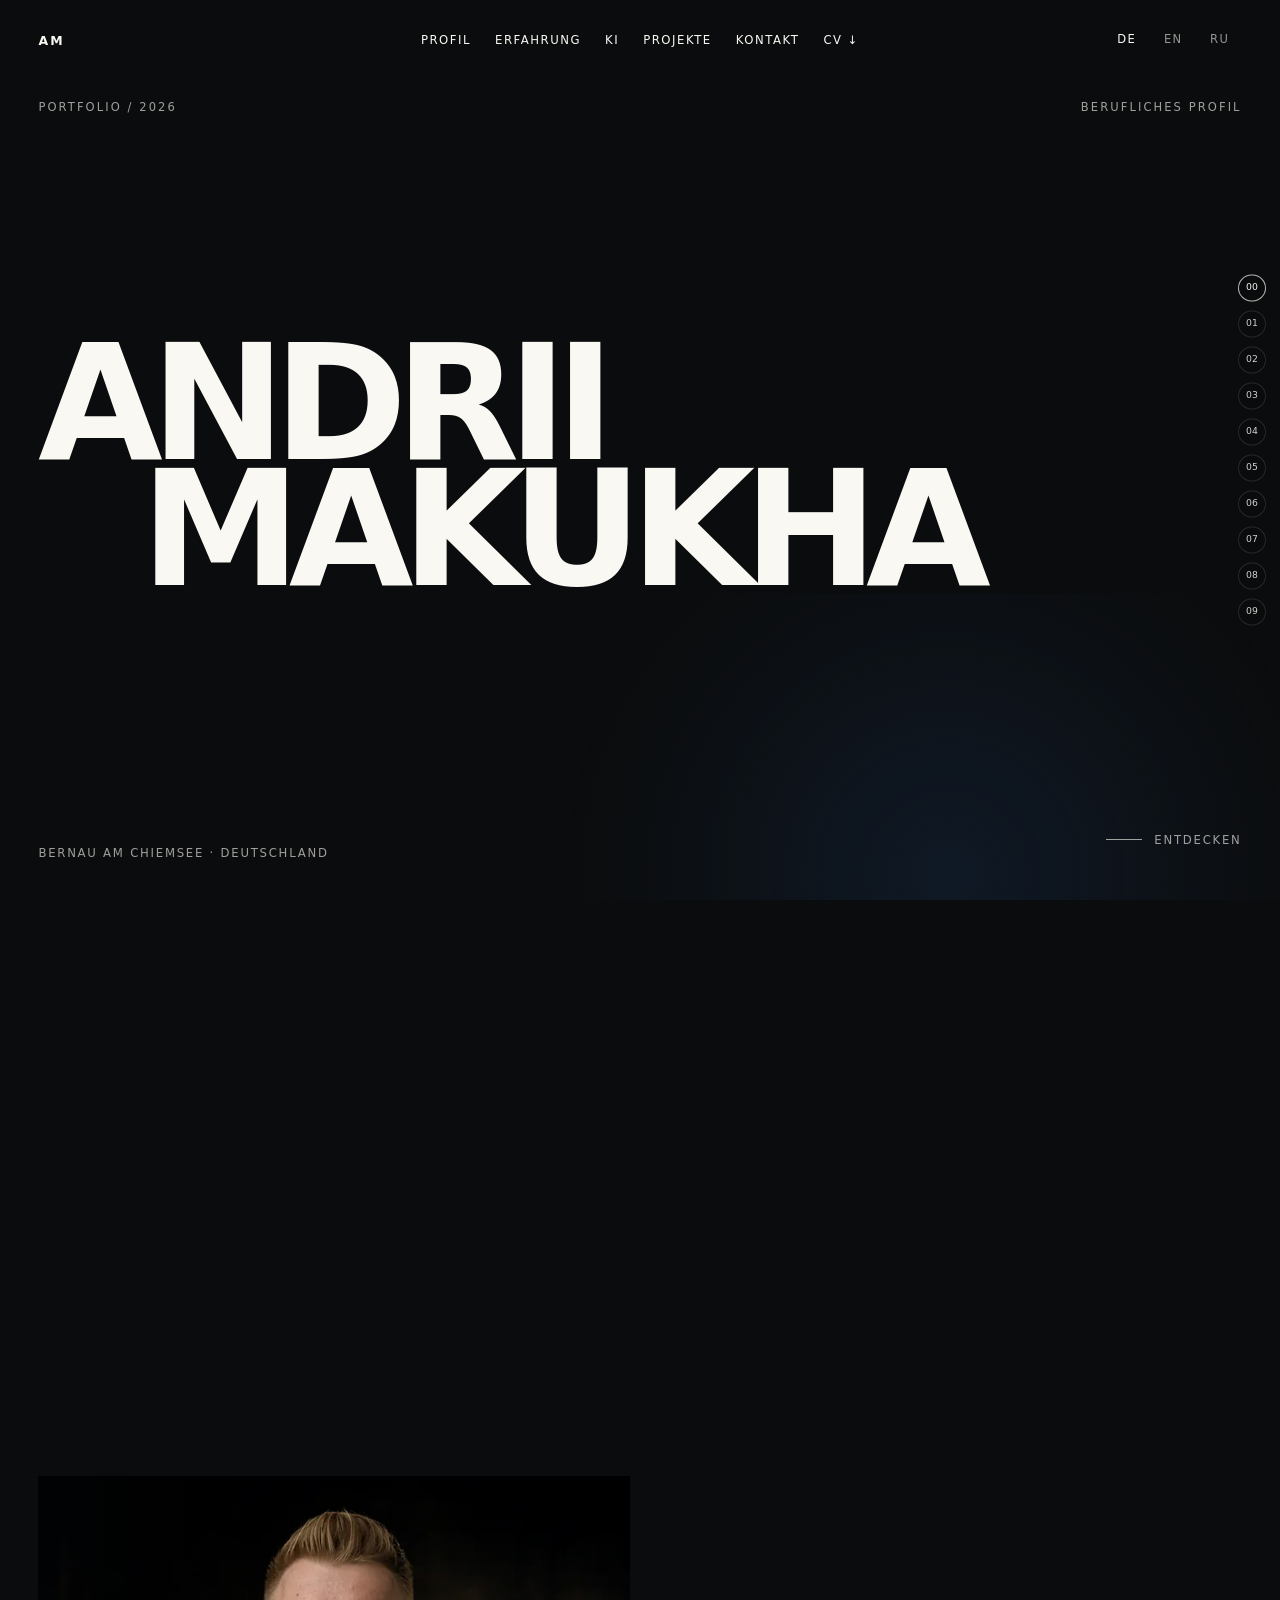
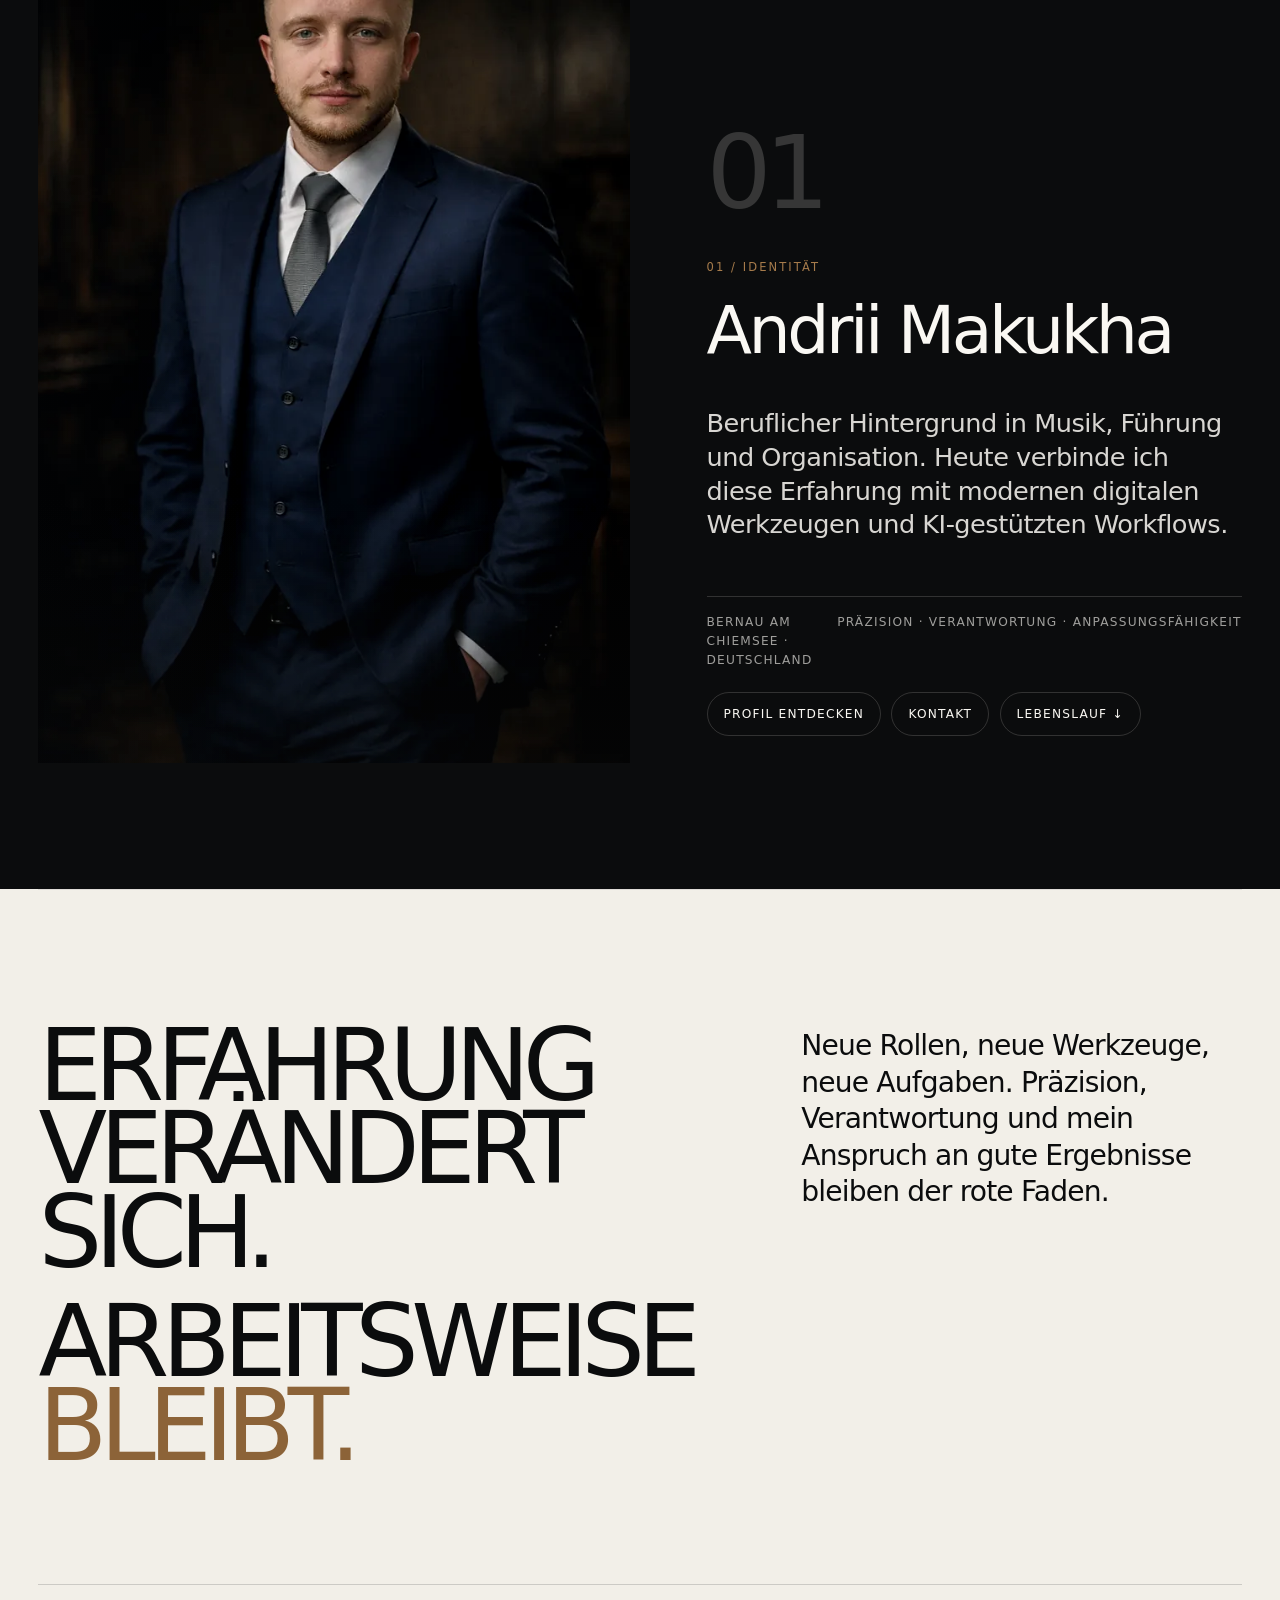
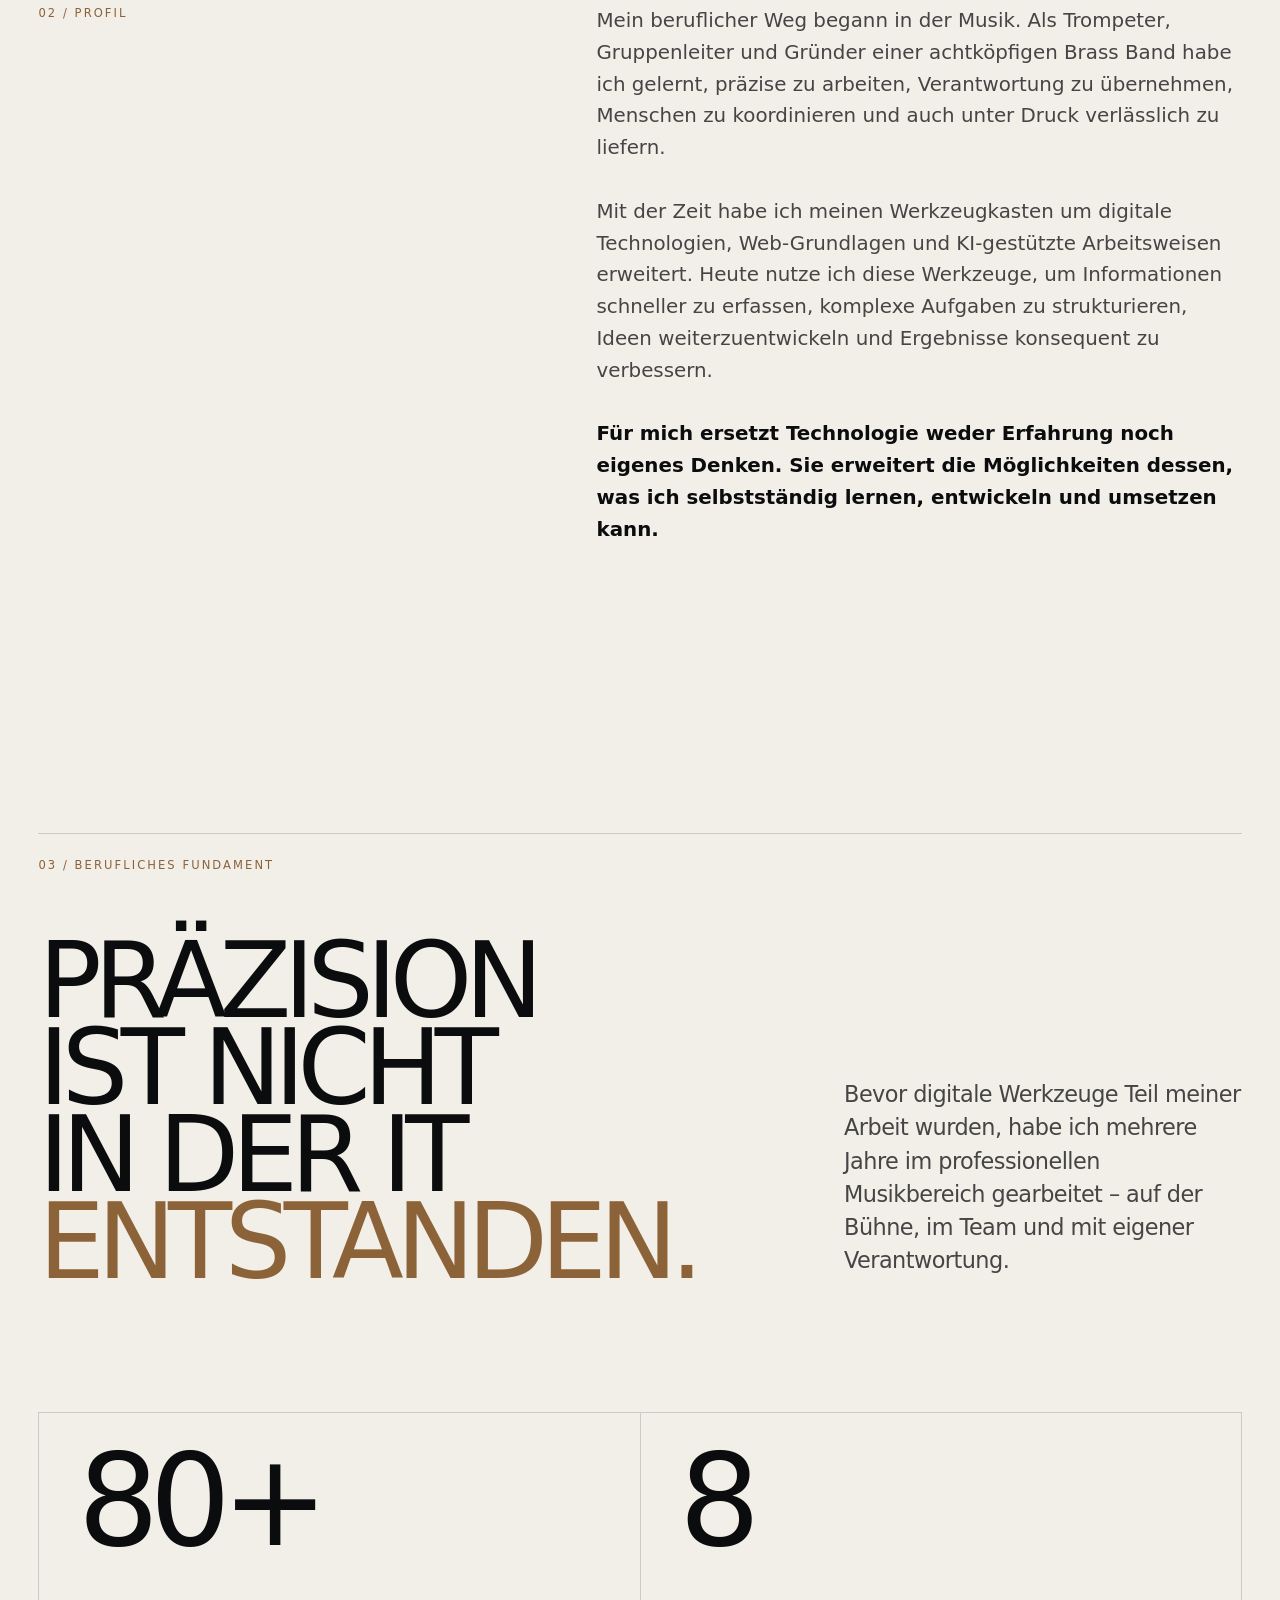
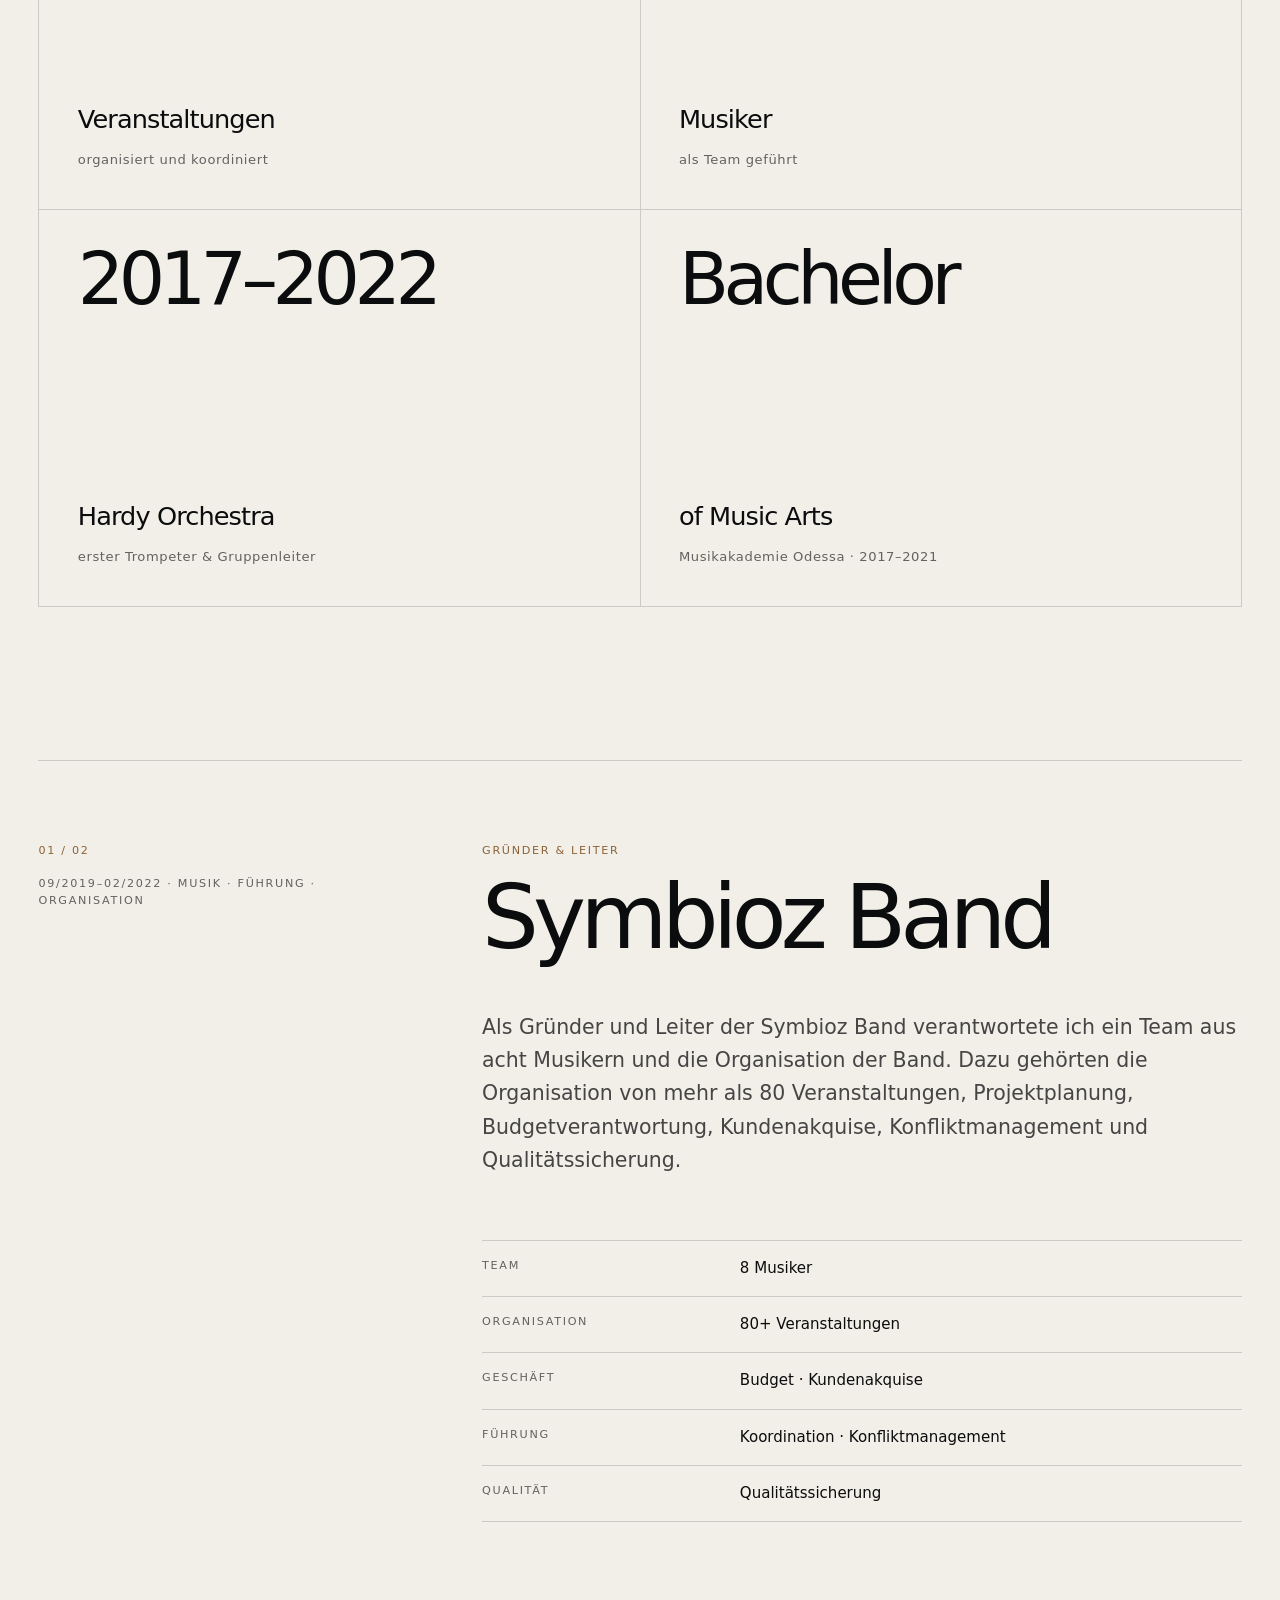
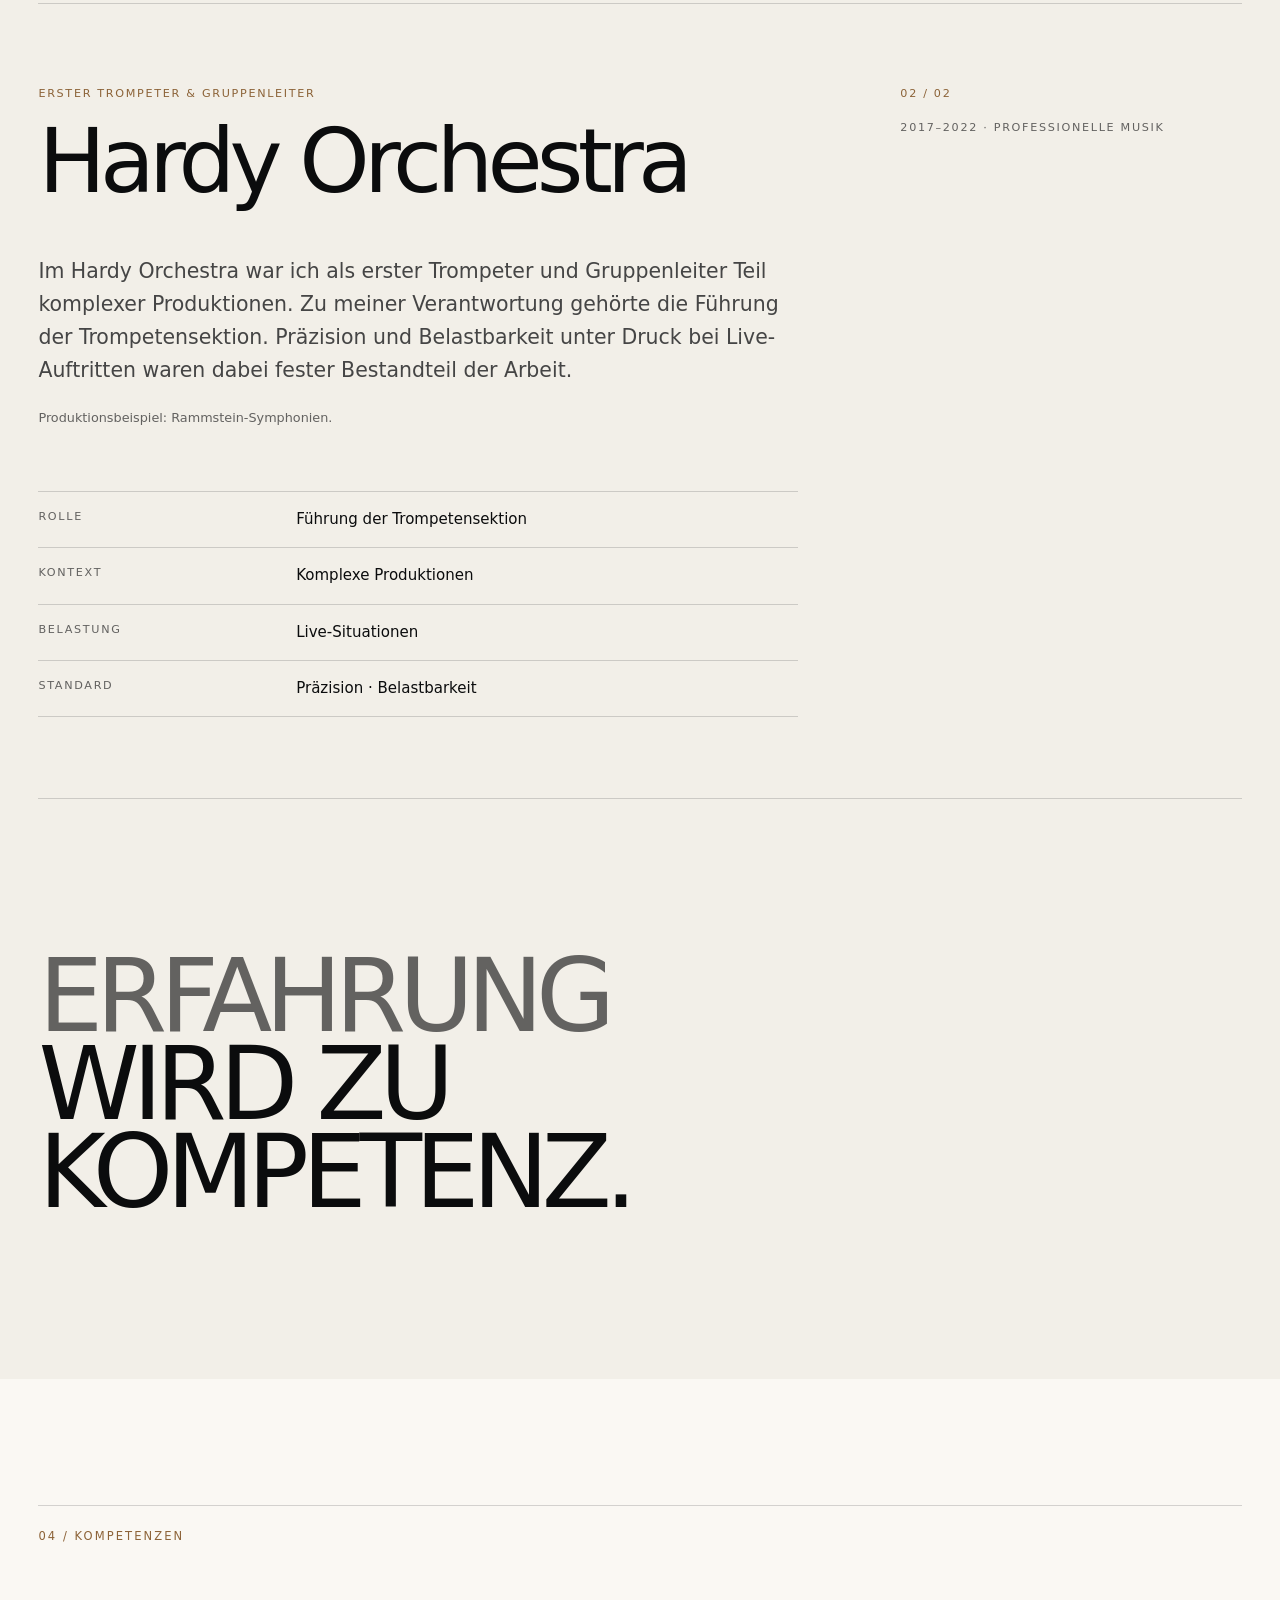
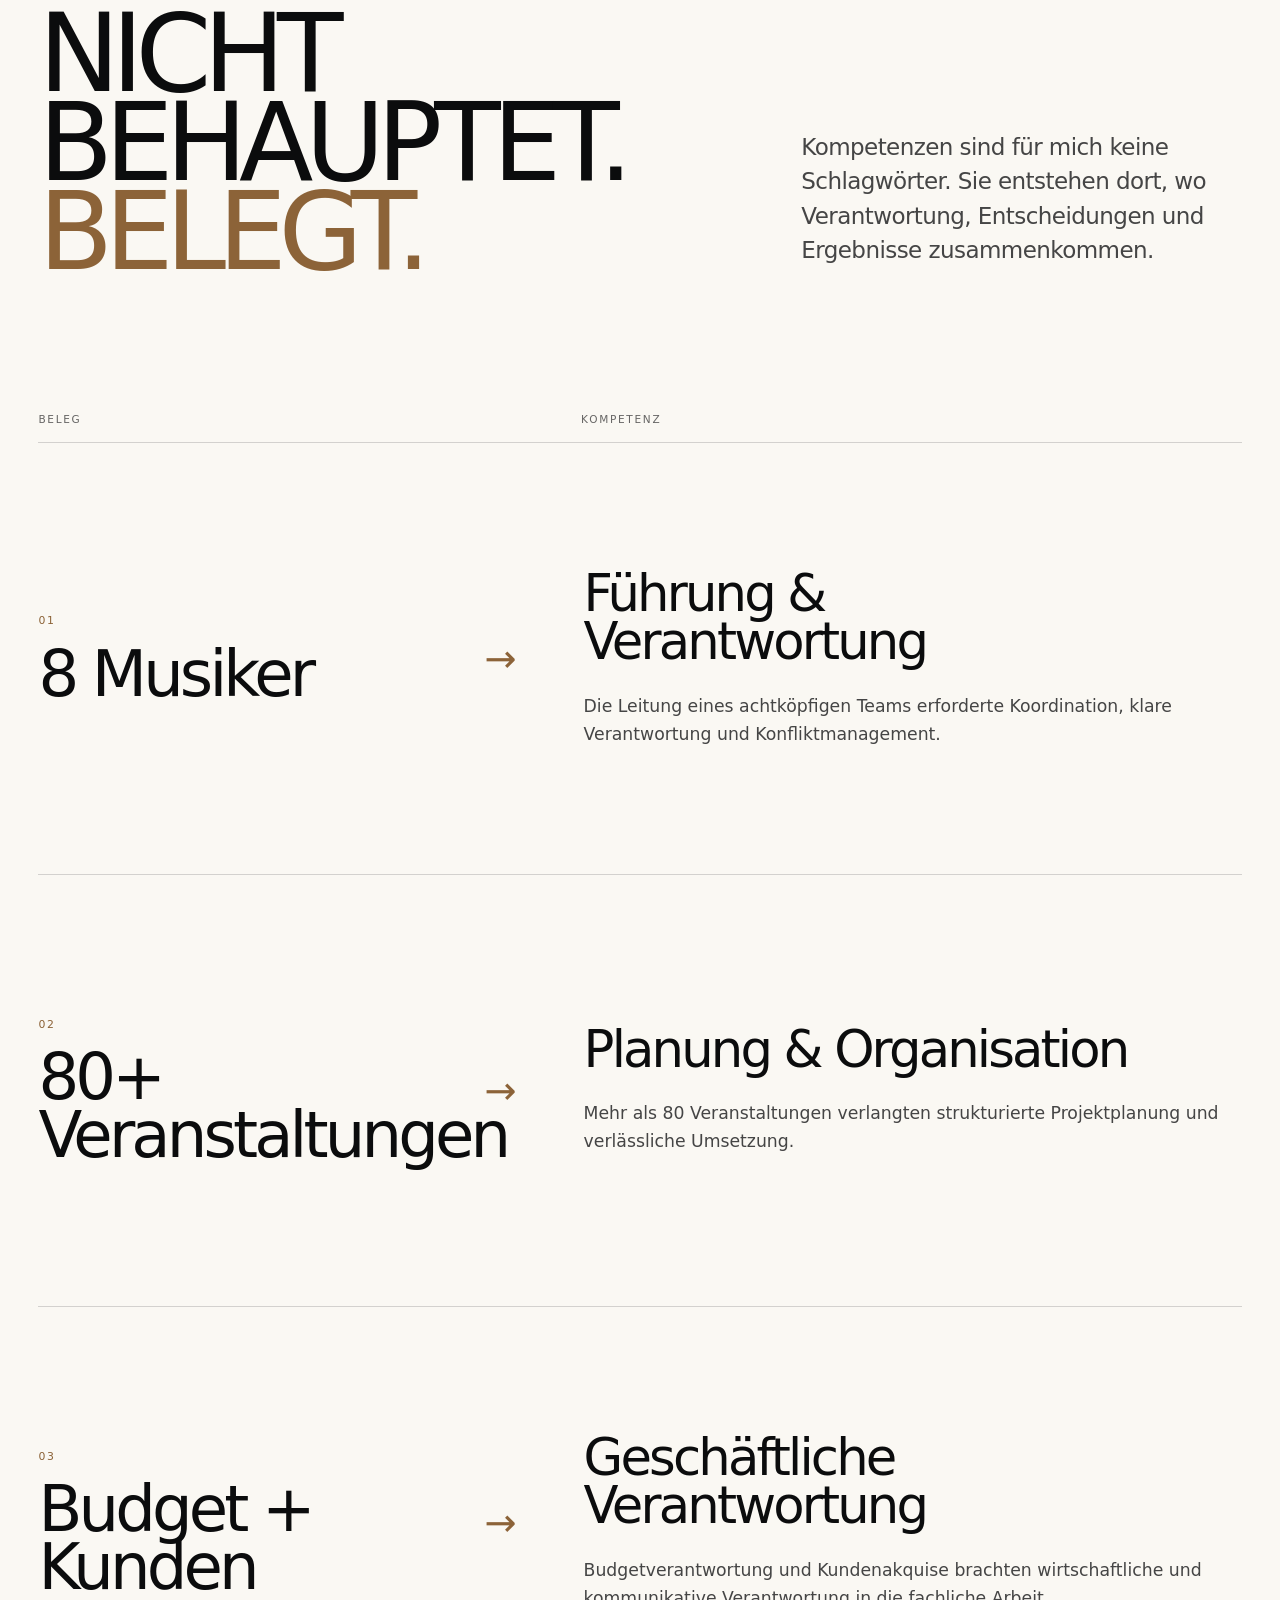
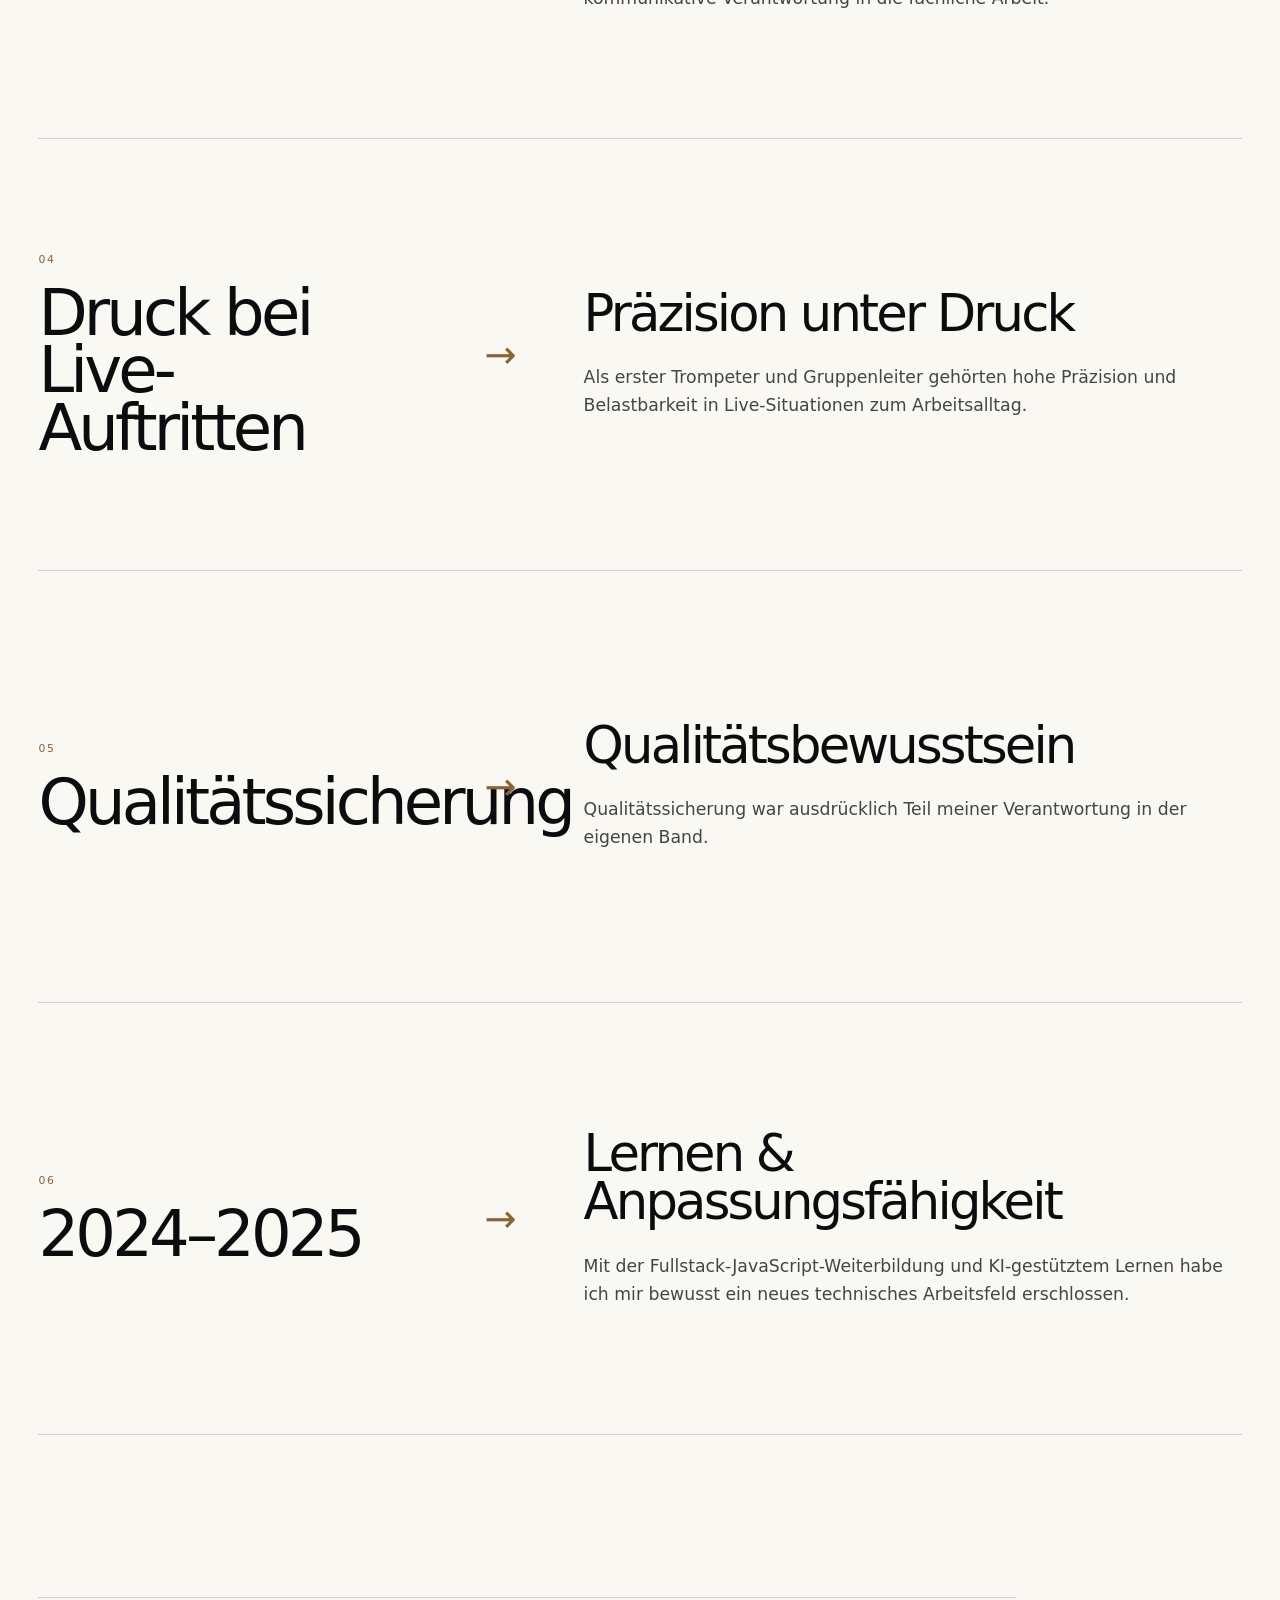
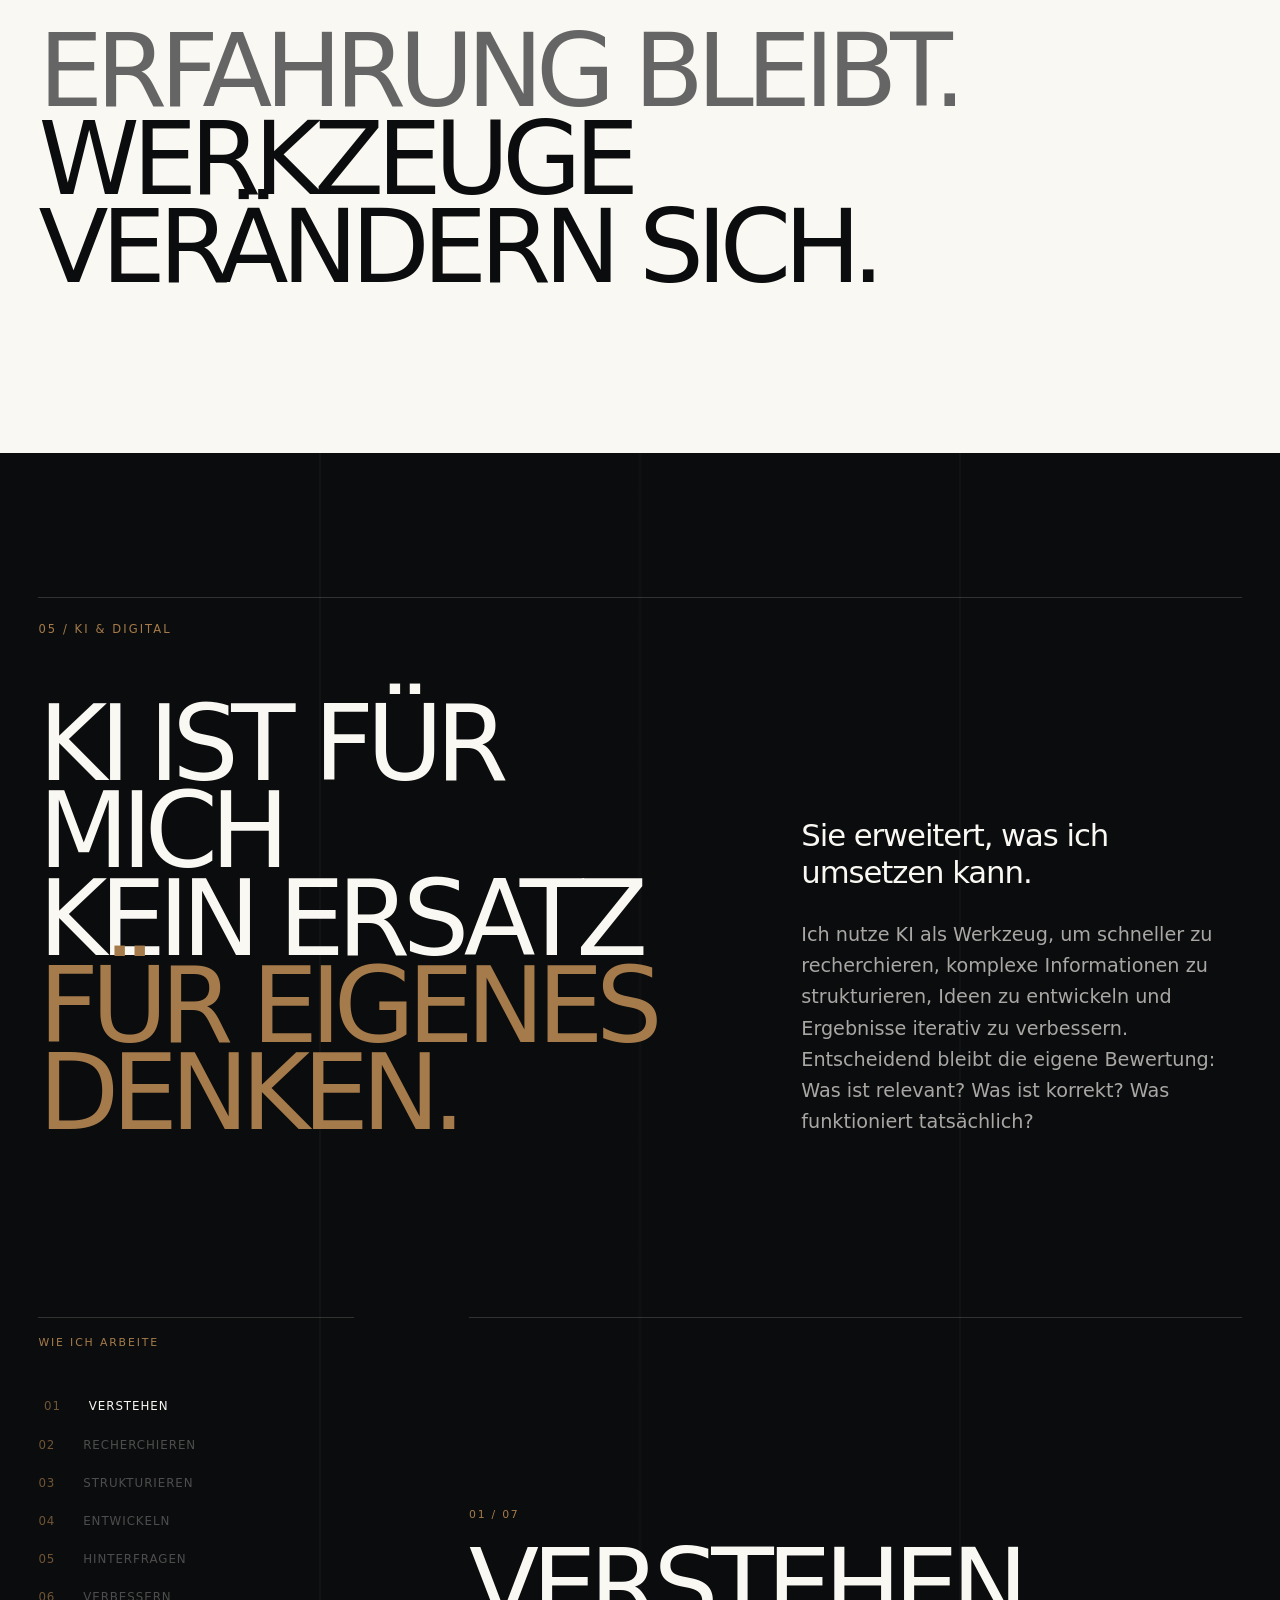
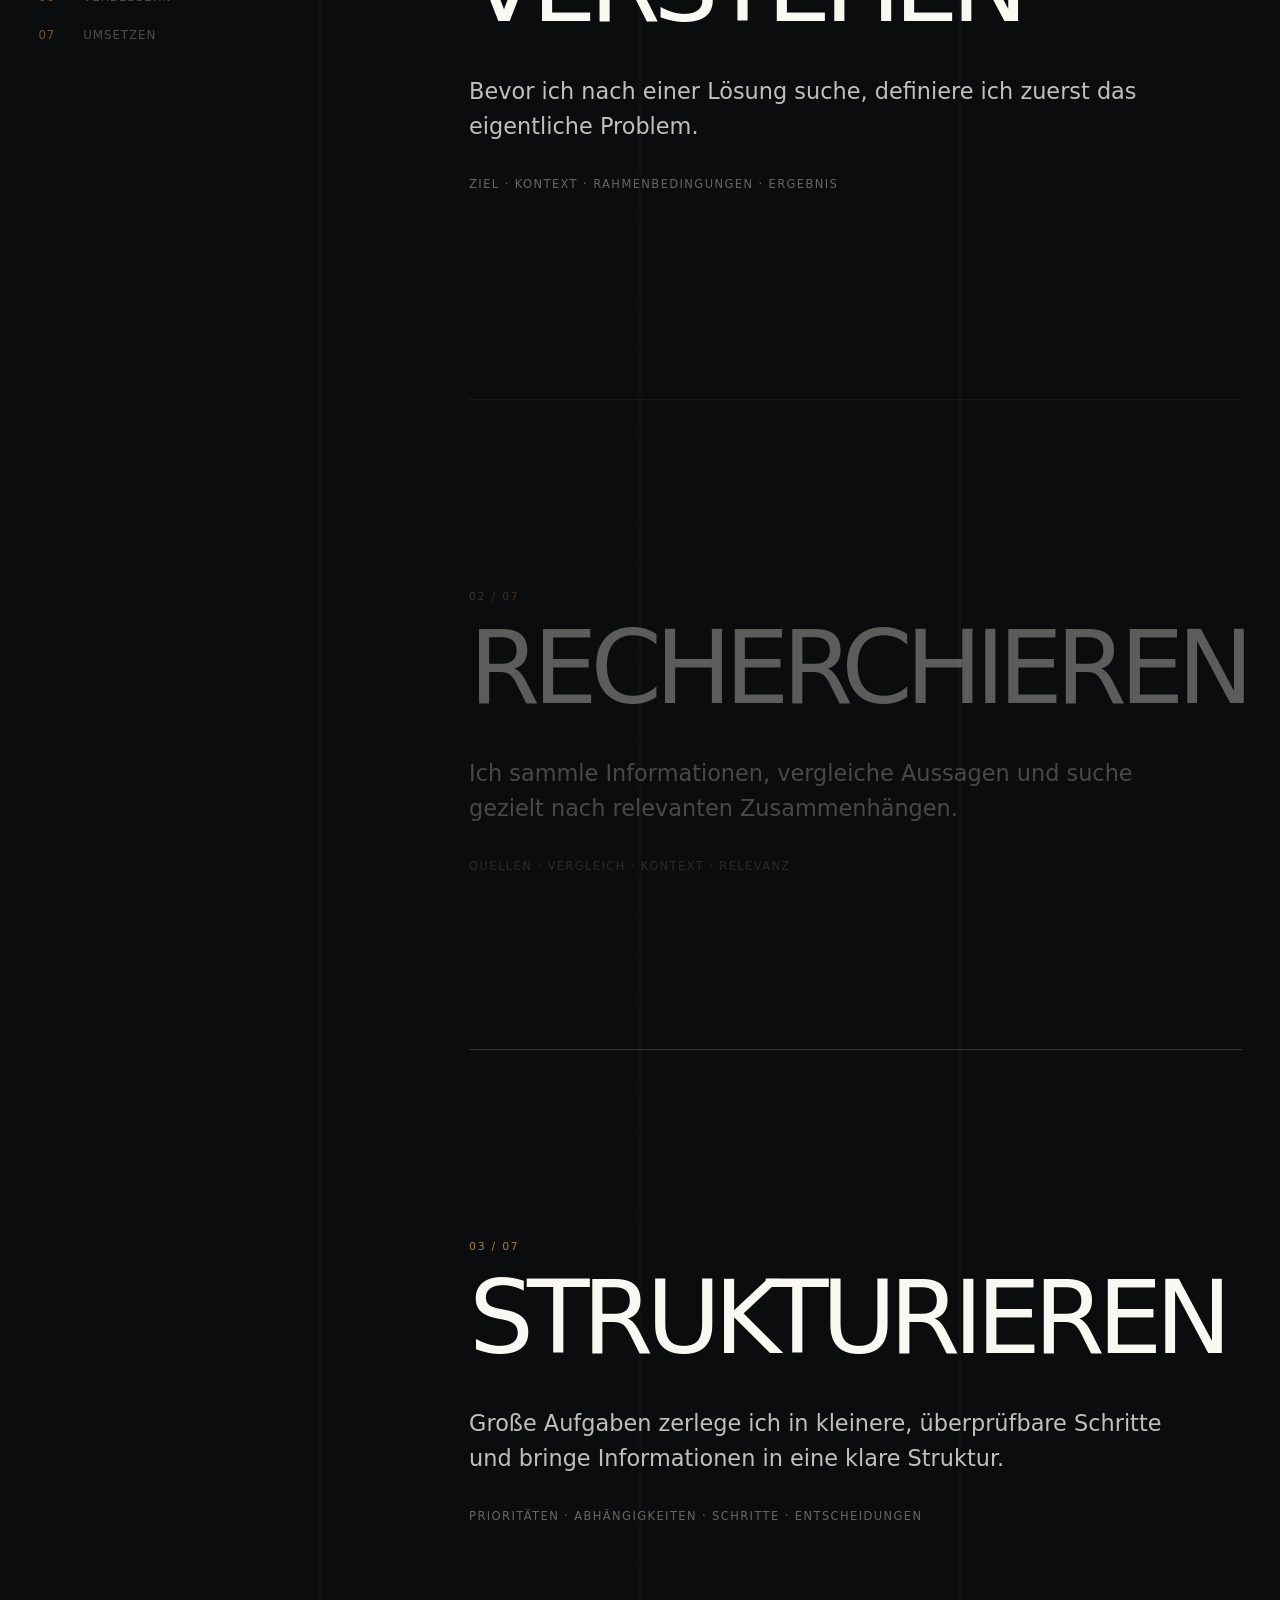
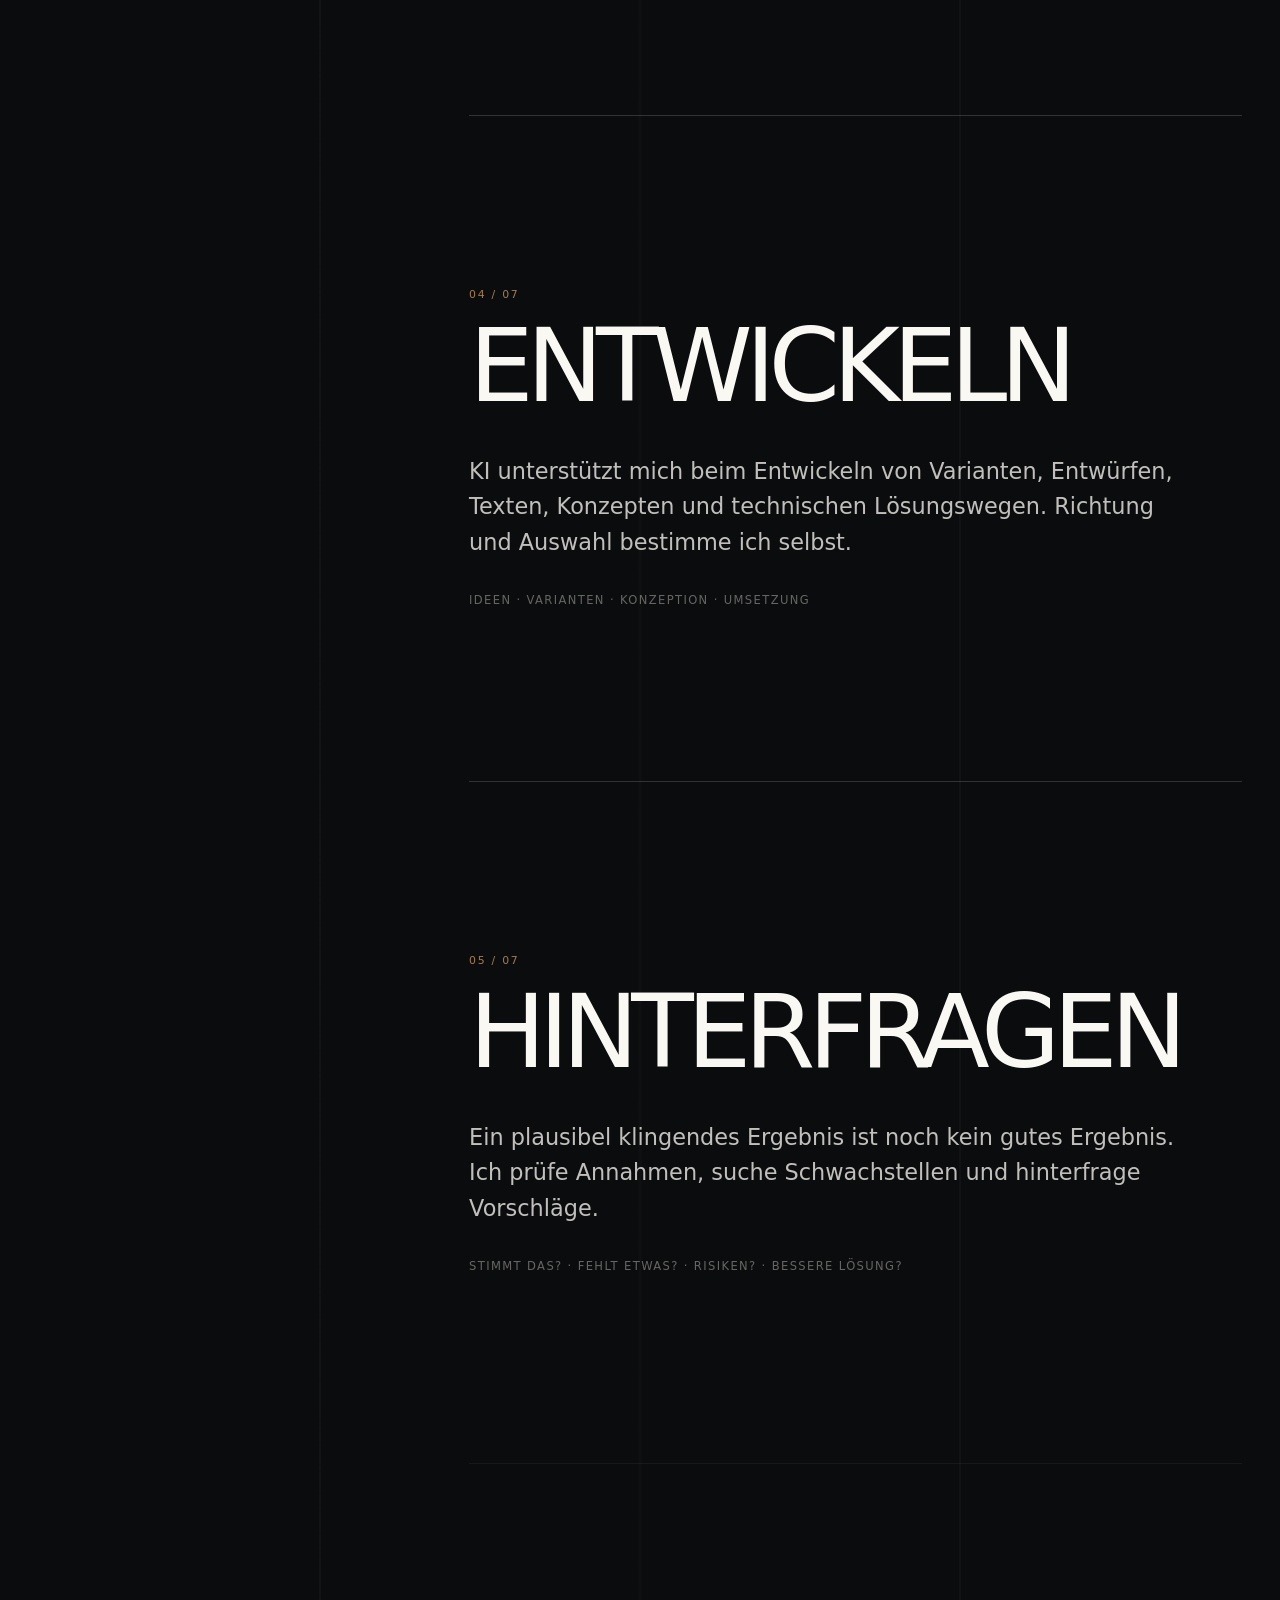
==== commit 376c45d2: "Apply final portfolio release polish" ====
--- a/index.html
+++ b/index.html
@@ -6,6 +6,7 @@
   <meta http-equiv="refresh" content="0; url=./de/">
   <meta name="robots" content="noindex">
   <title>Andrii Makukha — Portfolio</title>
+  <link rel="icon" href="./assets/favicon.svg" type="image/svg+xml">
   <script>location.replace('./de/' + (location.hash || ''));</script>
 </head>
 <body>
